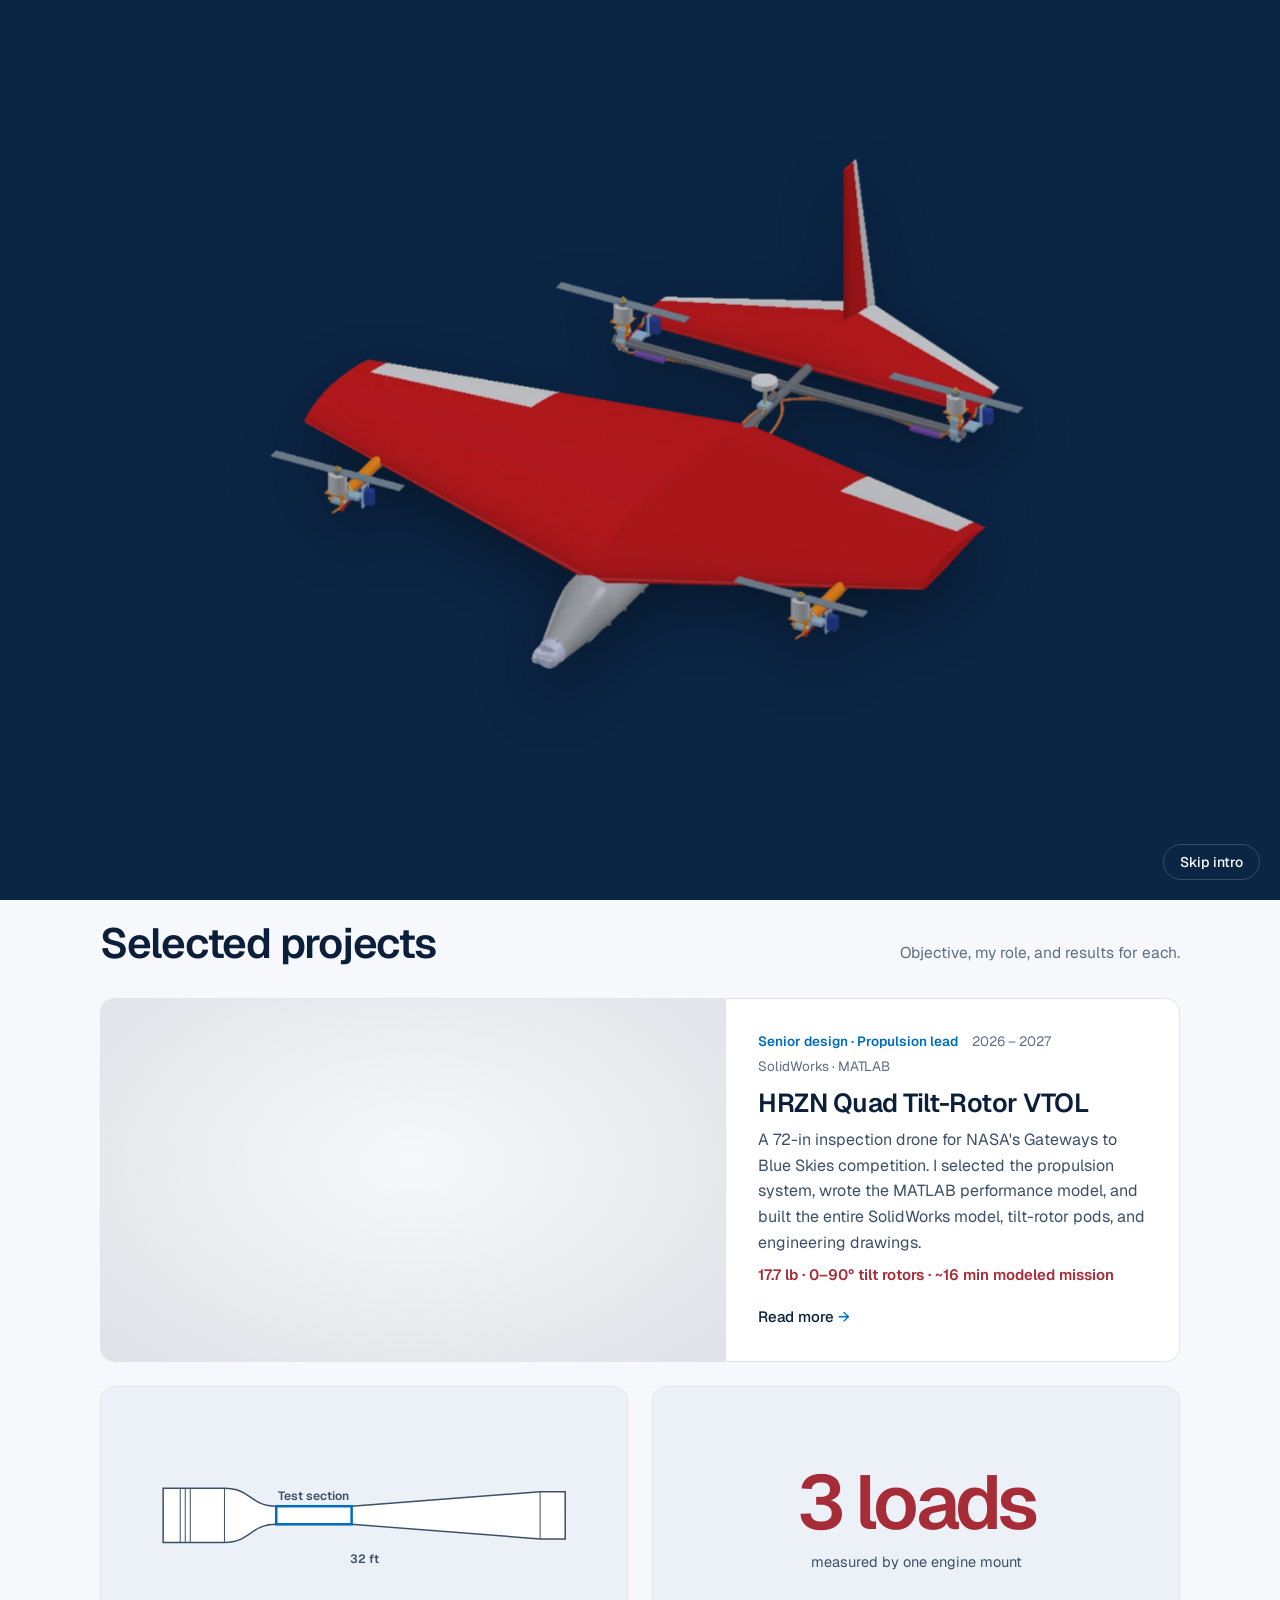
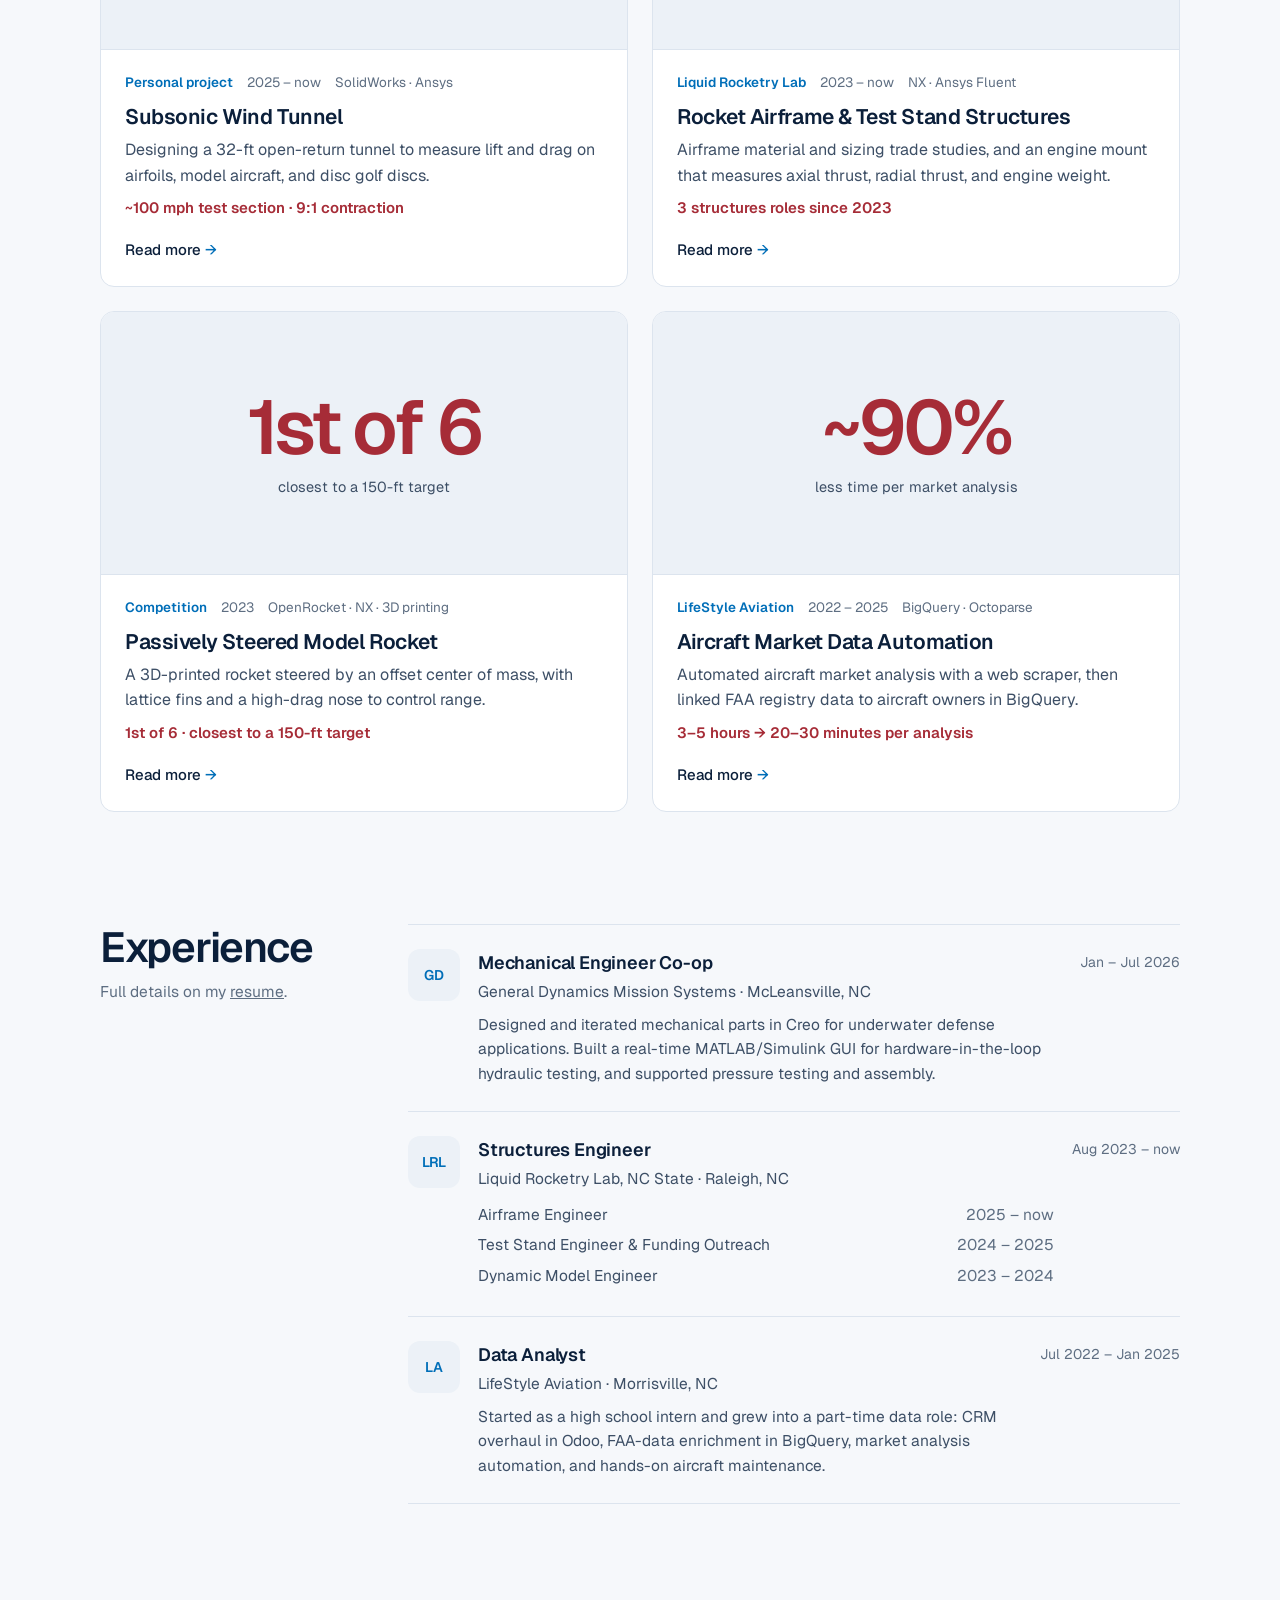
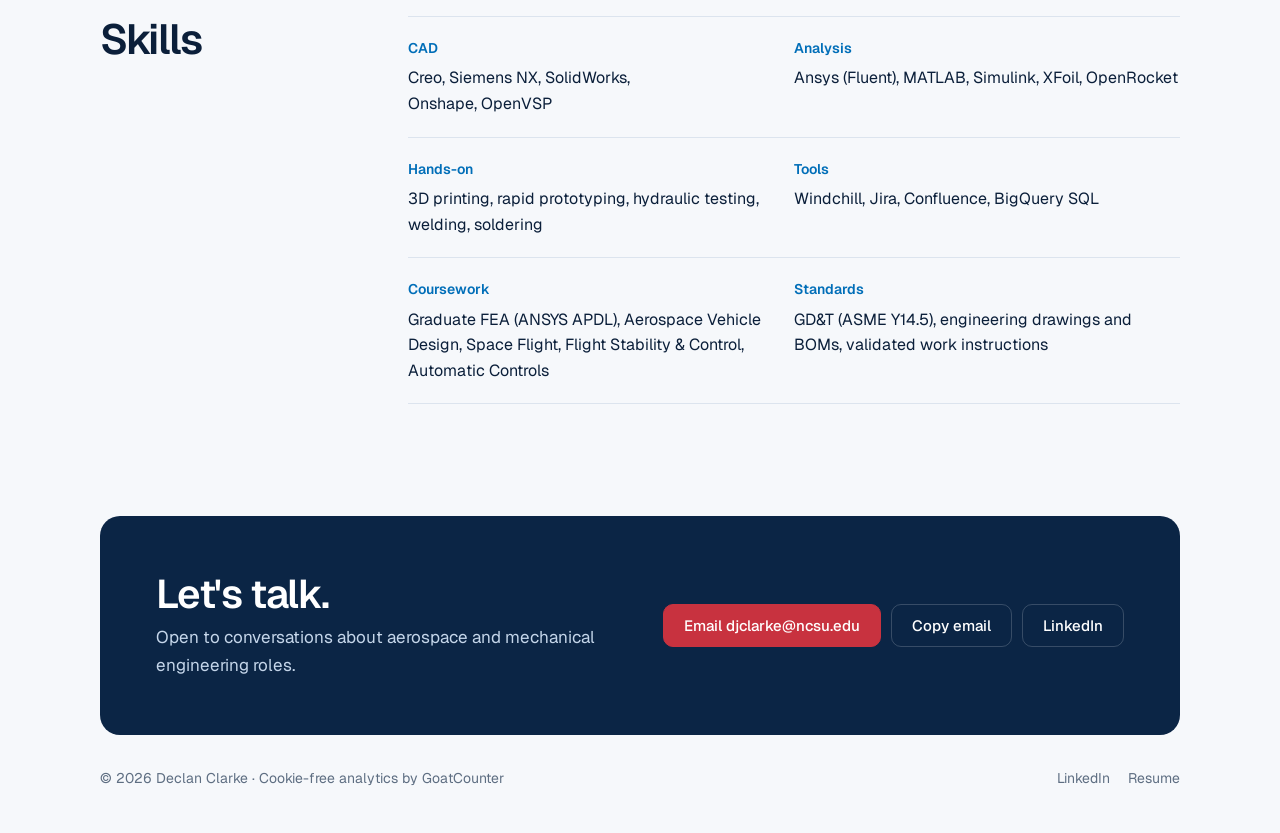
==== index.html @ 9158eaa9 "Add flying HRZN intro, GoatCounter analytics, click tracking - Intro: aircraft flies in facing right" ====
<!doctype html>
<html lang="en">
<head>
  <meta charset="utf-8">
  <meta name="viewport" content="width=device-width, initial-scale=1">
  <title>Declan Clarke · Aerospace Engineering, NC State</title>
  <meta name="description" content="Declan Clarke: aerospace engineering senior at NC State (Dec 2027). Former mechanical engineering co-op at General Dynamics Mission Systems; structures engineer at the Liquid Rocketry Lab.">
  <meta name="color-scheme" content="light dark">
  <meta property="og:type" content="website">
  <meta property="og:title" content="Declan Clarke · Aerospace Engineering, NC State">
  <meta property="og:description" content="Structures and mechanical design. Previously a mechanical engineering co-op at General Dynamics Mission Systems.">
  <meta property="og:url" content="https://declan-clarke.com/">
  <meta property="og:image" content="https://declan-clarke.com/assets/img/headshot.jpg">
  <link rel="icon" href="assets/img/favicon.svg" type="image/svg+xml">
  <link rel="preconnect" href="https://fonts.googleapis.com">
  <link rel="preconnect" href="https://fonts.gstatic.com" crossorigin>
  <link href="https://fonts.googleapis.com/css2?family=Geist:wght@400;500;600&display=swap" rel="stylesheet">
  <script src="assets/js/theme.js"></script>
  <script src="assets/js/intro-config.js?v=2"></script>
  <script src="assets/js/intro.js?v=2"></script>
  <link rel="stylesheet" href="assets/css/style.css?v=19">
</head>
<body>

<header class="site-header">
  <div class="wrap">
    <a class="brand" href="./">Declan Clarke</a>
    <nav class="nav" aria-label="Main">
      <a href="#projects">Projects</a>
      <a class="hide-sm" href="#experience">Experience</a>
      <a class="hide-sm" href="#contact">Contact</a>
      <button class="theme-toggle" type="button" onclick="toggleTheme()" aria-label="Switch between light and dark mode" title="Light / dark"><svg class="moon" viewBox="0 0 24 24" fill="none" stroke="currentColor" stroke-width="2" stroke-linecap="round" stroke-linejoin="round" aria-hidden="true"><path d="M21 12.8A9 9 0 1 1 11.2 3a7 7 0 0 0 9.8 9.8z"/></svg><svg class="sun" viewBox="0 0 24 24" fill="none" stroke="currentColor" stroke-width="2" stroke-linecap="round" aria-hidden="true"><circle cx="12" cy="12" r="4"/><path d="M12 2v2M12 20v2M4.9 4.9l1.4 1.4M17.7 17.7l1.4 1.4M2 12h2M20 12h2M4.9 19.1l1.4-1.4M17.7 6.3l1.4-1.4"/></svg></button>
      <a class="btn primary" href="assets/files/DeclanClarke_Resume.pdf" target="_blank" rel="noopener" data-goatcounter-click="resume">Resume</a>
    </nav>
  </div>
</header>

<main>
  <!-- ===== Hero ===== -->
  <section class="hero">
    <div class="wrap">
      <div>
        <p class="eyebrow"><span>Aerospace Engineering · NC State</span><span class="avail">Graduating Dec 2027</span></p>
        <h1>Declan Clarke</h1>
        <p class="tagline">Structures and mechanical design for aerospace hardware.</p>
        <p class="lede">
          I'm a senior at NC State, propulsion lead on my senior design team's <b class="nowrap">tilt-rotor VTOL</b>,
          and a structures engineer at the <b class="nowrap">Liquid Rocketry Lab</b>. I recently finished a seven-month
          mechanical engineering <span class="nowrap">co&#8209;op</span> at <b>General Dynamics <span class="nowrap">Mission Systems</span></b>.
        </p>
        <div class="actions">
          <a class="btn primary" href="#projects">See my projects</a>
          <a class="btn ghost" href="assets/files/DeclanClarke_Resume.pdf" target="_blank" rel="noopener" data-goatcounter-click="resume">View resume</a>
          <a class="btn ghost" href="https://www.linkedin.com/in/declan-clarke" target="_blank" rel="noopener" data-goatcounter-click="linkedin">LinkedIn</a>
        </div>
      </div>
      <div class="portrait">
        <img src="assets/img/headshot.jpg" alt="Portrait of Declan Clarke" width="875" height="900">
      </div>
    </div>
  </section>

  <!-- ===== At a glance ===== -->
  <section class="creds" aria-label="At a glance">
    <div class="wrap">
      <div class="cred"><div class="k">Education</div><div class="v"><span>B.S. Aerospace Engineering</span><span>NC State, Dec 2027</span></div></div>
      <div class="cred"><div class="k">Industry</div><div class="v"><span>Mechanical Engineer Co-op</span><span>General Dynamics</span></div></div>
      <div class="cred"><div class="k">Senior design</div><div class="v"><span>Propulsion Lead</span><span>HRZN Tilt-Rotor VTOL</span></div></div>
      <div class="cred"><div class="k">Rocketry</div><div class="v"><span>Structures Engineer</span><span>Liquid Rocketry Lab</span></div></div>
    </div>
  </section>

  <!-- ===== Projects ===== -->
  <section class="section" id="projects">
    <div class="wrap">
      <div class="section-head">
        <h2>Selected projects</h2>
        <p>Objective, my role, and results for each.</p>
      </div>
      <div class="grid">

        <a class="card feature" href="projects/hrzn-vtol.html">
          <div class="visual studio"><img class="plane" data-intro-target src="assets/img/intro/hover.webp" alt="SolidWorks render of the HRZN tilt-rotor VTOL in hover configuration" width="909" height="615"></div>
          <div class="card-body">
            <div class="meta-line"><span class="tag">Senior design · Propulsion lead</span><span>2026 – 2027</span><span>SolidWorks · MATLAB</span></div>
            <h3>HRZN Quad Tilt-Rotor VTOL</h3>
            <p>A 72-in inspection drone for NASA's Gateways to Blue Skies competition. I selected the propulsion system, wrote the MATLAB performance model, and built the entire SolidWorks model, tilt-rotor pods, and engineering drawings.</p>
            <p class="result">17.7 lb · 0–90° tilt rotors · ~16 min modeled mission</p>
            <span class="more">Read more <i>→</i></span>
          </div>
        </a>

        <a class="card" href="projects/subsonic-wind-tunnel.html">
          <div class="visual">
            <svg viewBox="0 0 900 230" aria-hidden="true">
              <path class="d-body" d="M50,56 L172,56 C224,56 223,92 275,92 L425,92 L800,63 L850,63 L850,157 L800,157 L425,128 L275,128 C223,128 224,164 172,164 L50,164 Z"/>
              <g class="d-line"><line x1="172" y1="56" x2="172" y2="164"/><line x1="800" y1="63" x2="800" y2="157"/><line x1="84" y1="56" x2="84" y2="164"/><line x1="94" y1="56" x2="94" y2="164"/><line x1="104" y1="56" x2="104" y2="164"/></g>
              <rect class="d-hl" x="275" y="92" width="150" height="36"/>
              <text class="d-text" x="350" y="80" text-anchor="middle">Test section</text>
              <text class="d-text" x="450" y="205" text-anchor="middle">32 ft</text>
            </svg>
            <!-- Photo slot: add <img src="assets/img/projects/wind-tunnel-1.jpg" alt=""> inside this .visual to replace the drawing -->
          </div>
          <div class="card-body">
            <div class="meta-line"><span class="tag">Personal project</span><span>2025 – now</span><span>SolidWorks · Ansys</span></div>
            <h3>Subsonic Wind Tunnel</h3>
            <p>Designing a 32-ft open-return tunnel to measure lift and drag on airfoils, model aircraft, and disc golf discs.</p>
            <p class="result">~100 mph test section · 9:1 contraction</p>
            <span class="more">Read more <i>→</i></span>
          </div>
        </a>

        <a class="card" href="projects/liquid-rocketry-lab.html">
          <div class="visual">
            <div class="metric"><b>3 loads</b><span>measured by one engine mount</span></div>
            <!-- Photo slot: add <img src="assets/img/projects/test-stand-1.jpg" alt=""> inside this .visual -->
          </div>
          <div class="card-body">
            <div class="meta-line"><span class="tag">Liquid Rocketry Lab</span><span>2023 – now</span><span>NX · Ansys Fluent</span></div>
            <h3>Rocket Airframe &amp; Test Stand Structures</h3>
            <p>Airframe material and sizing trade studies, and an engine mount that measures axial thrust, radial thrust, and engine weight.</p>
            <p class="result">3 structures roles since 2023</p>
            <span class="more">Read more <i>→</i></span>
          </div>
        </a>

        <a class="card" href="projects/model-rocket.html">
          <div class="visual">
            <div class="metric"><b>1st of 6</b><span>closest to a 150-ft target</span></div>
            <!-- Photo slot: add <img src="assets/img/projects/model-rocket-1.jpg" alt=""> inside this .visual -->
          </div>
          <div class="card-body">
            <div class="meta-line"><span class="tag">Competition</span><span>2023</span><span>OpenRocket · NX · 3D printing</span></div>
            <h3>Passively Steered Model Rocket</h3>
            <p>A 3D-printed rocket steered by an offset center of mass, with lattice fins and a high-drag nose to control range.</p>
            <p class="result">1st of 6 · closest to a 150-ft target</p>
            <span class="more">Read more <i>→</i></span>
          </div>
        </a>

        <a class="card" href="projects/aircraft-market-data.html">
          <div class="visual">
            <div class="metric"><b>~90%</b><span>less time per market analysis</span></div>
            <!-- Photo slot: add <img src="assets/img/projects/octoparse-1.jpg" alt=""> inside this .visual -->
          </div>
          <div class="card-body">
            <div class="meta-line"><span class="tag">LifeStyle Aviation</span><span>2022 – 2025</span><span>BigQuery · Octoparse</span></div>
            <h3>Aircraft Market Data Automation</h3>
            <p>Automated aircraft market analysis with a web scraper, then linked FAA registry data to aircraft owners in BigQuery.</p>
            <p class="result">3–5 hours → 20–30 minutes per analysis</p>
            <span class="more">Read more <i>→</i></span>
          </div>
        </a>

      </div>
    </div>
  </section>

  <!-- ===== Experience ===== -->
  <section class="section" id="experience">
    <div class="wrap rows">
      <div class="rows-head"><h2>Experience</h2><p>Full details on my <a href="assets/files/DeclanClarke_Resume.pdf" target="_blank" rel="noopener" data-goatcounter-click="resume">resume</a>.</p></div>
      <ol class="jobs">
        <li class="job">
          <div class="mark" aria-hidden="true">GD</div>
          <div>
            <h3>Mechanical Engineer Co-op</h3>
            <p class="org">General Dynamics Mission Systems · McLeansville, NC</p>
            <p>Designed and iterated mechanical parts in Creo for underwater defense applications. Built a real-time MATLAB/Simulink GUI for hardware-in-the-loop hydraulic testing, and supported pressure testing and assembly.</p>
          </div>
          <span class="when">Jan – Jul 2026</span>
        </li>
        <li class="job">
          <div class="mark" aria-hidden="true">LRL</div>
          <div>
            <h3>Structures Engineer</h3>
            <p class="org">Liquid Rocketry Lab, NC State · Raleigh, NC</p>
            <ul class="roles">
              <li>Airframe Engineer <span>2025 – now</span></li>
              <li>Test Stand Engineer &amp; Funding Outreach <span>2024 – 2025</span></li>
              <li>Dynamic Model Engineer <span>2023 – 2024</span></li>
            </ul>
          </div>
          <span class="when">Aug 2023 – now</span>
        </li>
        <li class="job">
          <div class="mark" aria-hidden="true">LA</div>
          <div>
            <h3>Data Analyst</h3>
            <p class="org">LifeStyle Aviation · Morrisville, NC</p>
            <p>Started as a high school intern and grew into a part-time data role: CRM overhaul in Odoo, FAA-data enrichment in BigQuery, market analysis automation, and hands-on aircraft maintenance.</p>
          </div>
          <span class="when">Jul 2022 – Jan 2025</span>
        </li>
      </ol>
    </div>
  </section>

  <!-- ===== Skills ===== -->
  <section class="section" id="skills">
    <div class="wrap rows">
      <div class="rows-head"><h2>Skills</h2></div>
      <div class="skills">
        <div class="skill"><h3>CAD</h3><p>Creo, Siemens NX, SolidWorks, Onshape, OpenVSP</p></div>
        <div class="skill"><h3>Analysis</h3><p>Ansys (Fluent), MATLAB, Simulink, XFoil, OpenRocket</p></div>
        <div class="skill"><h3>Hands-on</h3><p>3D printing, rapid prototyping, hydraulic testing, welding, soldering</p></div>
        <div class="skill"><h3>Tools</h3><p>Windchill, Jira, Confluence, BigQuery SQL</p></div>
        <div class="skill"><h3>Coursework</h3><p>Graduate FEA (ANSYS APDL), Aerospace Vehicle Design, Space Flight, Flight Stability &amp; Control, Automatic Controls</p></div>
        <div class="skill"><h3>Standards</h3><p>GD&amp;T (ASME Y14.5), engineering drawings and BOMs, validated work instructions</p></div>
      </div>
    </div>
  </section>

  <!-- ===== Contact ===== -->
  <section class="wrap" id="contact">
    <div class="contact">
      <div>
        <h2>Let's talk.</h2>
        <p>Open to conversations about aerospace and mechanical engineering roles.</p>
      </div>
      <div class="actions">
        <a class="btn primary" href="mailto:djclarke@ncsu.edu" data-goatcounter-click="email">Email djclarke@ncsu.edu</a>
        <button class="btn ghost" type="button" data-copy="djclarke@ncsu.edu" data-goatcounter-click="copy-email">Copy email</button>
        <a class="btn ghost" href="https://www.linkedin.com/in/declan-clarke" target="_blank" rel="noopener" data-goatcounter-click="linkedin">LinkedIn</a>
      </div>
    </div>
  </section>
</main>

<footer class="site-footer">
  <div class="wrap">
    <span>© 2026 Declan Clarke · Cookie-free analytics by GoatCounter</span>
    <span><a href="https://www.linkedin.com/in/declan-clarke" target="_blank" rel="noopener" data-goatcounter-click="linkedin">LinkedIn</a><a href="assets/files/DeclanClarke_Resume.pdf" target="_blank" rel="noopener" data-goatcounter-click="resume">Resume</a></span>
  </div>
</footer>
<script src="assets/js/site.js" defer></script>
<script data-goatcounter="https://declanclarke.goatcounter.com/count" async src="https://gc.zgo.at/count.js"></script>
</body>
</html>
---- assets/css/style.css ----
/* declan-clarke.com: colors live in the palette blocks below; layout follows. */

:root[data-palette="w51n"], :root { --bg: #f6f8fb; --surface: #ffffff; --sunken: #ecf1f7; --ink: #0b1f3a; --ink-2: #3d4f66; --muted: #5e6e82; --line: #dce4ee; --hero-bg: #0b2545; --hero-bg-2: #0d2d55; --hero-ink: #ffffff; --hero-ink-2: #c5d6ea; --hero-line: rgba(255,255,255,.18); --hero-accent: #7cbcee; --hover: rgba(255,255,255,.10); --accent: #c8323f; --on-accent: #ffffff; --accent-hover: #b02a36; --link: #006eb8; --accent-2: #a62c37; --tint-1: #f6e3e5; --tint-2: #d9e9f7; --metric: #006eb8; --result: #a62c37; --hero-cta: #c8323f; --on-hero-cta: #ffffff; --hero-cta-hover: #b02a36; color-scheme: light; }
@media (prefers-color-scheme: dark) { :root:not([data-theme="light"])[data-palette="w51n"], :root:not([data-theme="light"]):not([data-palette]) { --bg: #081322; --surface: #0e1c30; --sunken: #13243b; --ink: #eef3f9; --ink-2: #b4c2d4; --muted: #8292a6; --line: #1d2e46; --hero-bg: #0b2545; --hero-bg-2: #081a33; --hero-ink: #ffffff; --hero-ink-2: #c5d6ea; --hero-line: rgba(255,255,255,.16); --hero-accent: #7cbcee; --hover: rgba(255,255,255,.08); --accent: #c23a46; --on-accent: #ffffff; --accent-hover: #d14b57; --link: #7cbcee; --accent-2: #f08a93; --tint-1: #2b1418; --tint-2: #10294a; --metric: #7cbcee; --result: #f08a93; --hero-cta: #c23a46; --on-hero-cta: #ffffff; --hero-cta-hover: #d14b57; color-scheme: dark; }
}
:root[data-theme="dark"][data-palette="w51n"], :root[data-theme="dark"]:not([data-palette]) { --bg: #081322; --surface: #0e1c30; --sunken: #13243b; --ink: #eef3f9; --ink-2: #b4c2d4; --muted: #8292a6; --line: #1d2e46; --hero-bg: #0b2545; --hero-bg-2: #081a33; --hero-ink: #ffffff; --hero-ink-2: #c5d6ea; --hero-line: rgba(255,255,255,.16); --hero-accent: #7cbcee; --hover: rgba(255,255,255,.08); --accent: #c23a46; --on-accent: #ffffff; --accent-hover: #d14b57; --link: #7cbcee; --accent-2: #f08a93; --tint-1: #2b1418; --tint-2: #10294a; --metric: #7cbcee; --result: #f08a93; --hero-cta: #c23a46; --on-hero-cta: #ffffff; --hero-cta-hover: #d14b57; color-scheme: dark; }

:root {
  --font: "Geist", system-ui, -apple-system, "Segoe UI", sans-serif;
  --wide: 1160px;
  --read: 700px;
  --radius: 14px;
}

*, *::before, *::after { box-sizing: border-box; }
html { -webkit-text-size-adjust: 100%; scroll-behavior: smooth; scroll-padding-top: 80px; }
body {
  margin: 0; background: var(--bg); color: var(--ink);
  font: 17px/1.6 var(--font); -webkit-font-smoothing: antialiased;
}
img { display: block; max-width: 100%; height: auto; }
a { color: inherit; }
h1, h2, h3 { text-wrap: balance; }
p, li { text-wrap: pretty; }
::selection { background: var(--accent); color: var(--on-accent); }
:focus-visible { outline: 2px solid var(--link); outline-offset: 3px; border-radius: 6px; }
.nowrap { white-space: nowrap; }

.wrap { max-width: var(--wide); margin: 0 auto; padding: 0 clamp(20px, 4vw, 40px); }

/* ---------- Header (shares the hero color) ---------- */
.site-header {
  position: sticky; top: 0; z-index: 20;
  background: var(--hero-bg); color: var(--hero-ink);
  border-bottom: 1px solid var(--hero-line);
}
.site-header .wrap { display: flex; align-items: center; justify-content: space-between; height: 68px; gap: 16px; }
.brand { font-weight: 600; font-size: 17px; text-decoration: none; letter-spacing: -0.01em; white-space: nowrap; }
.nav { display: flex; align-items: center; gap: 4px; }
.nav a:not(.btn) { font-size: 15px; color: var(--hero-ink-2); text-decoration: none; padding: 8px 12px; border-radius: 8px; }
.nav a:not(.btn):hover { color: var(--hero-ink); background: var(--hover); }
.nav .btn { margin-left: 8px; padding: 9px 16px; }
@media (max-width: 720px) { .nav a.hide-sm { display: none; } .brand { font-size: 16px; } }

.theme-toggle {
  display: inline-grid; place-items: center; width: 36px; height: 36px;
  background: none; border: 0; border-radius: 8px; color: var(--hero-ink-2); cursor: pointer; padding: 0;
}
.theme-toggle:hover { color: var(--hero-ink); background: var(--hover); }
.theme-toggle svg { width: 17px; height: 17px; }
.theme-toggle .sun { display: none; }
:root[data-theme="dark"] .theme-toggle .sun { display: block; }
:root[data-theme="dark"] .theme-toggle .moon { display: none; }
@media (prefers-color-scheme: dark) {
  :root:not([data-theme="light"]) .theme-toggle .sun { display: block; }
  :root:not([data-theme="light"]) .theme-toggle .moon { display: none; }
}

/* ---------- Buttons ---------- */
.btn {
  display: inline-flex; align-items: center; gap: 8px; cursor: pointer;
  font: 500 15px/1 var(--font); text-decoration: none; white-space: nowrap;
  padding: 13px 20px; border-radius: 10px;
  border: 1px solid var(--line); background: var(--surface); color: var(--ink);
  transition: border-color .15s, background-color .15s;
}
.btn:hover { border-color: var(--ink-2); }
.btn.primary { background: var(--accent); border-color: var(--accent); color: var(--on-accent); }
.btn.primary:hover { background: var(--accent-hover); border-color: var(--accent-hover); }
.btn.ghost { background: transparent; color: var(--hero-ink); border-color: var(--hero-line); }
.btn.ghost:hover { border-color: var(--hero-ink); background: var(--hover); }

/* ---------- Hero (colored band) ---------- */
.hero {
  background:
    linear-gradient(180deg, var(--hero-bg) 0%, color-mix(in srgb, var(--hero-bg) 55%, var(--hero-bg-2)) 100%);
  color: var(--hero-ink);
  padding: clamp(44px, 7vw, 92px) 0 clamp(56px, 7vw, 96px);
}
.hero .wrap {
  display: grid; grid-template-columns: minmax(0, 1.25fr) minmax(0, 0.85fr);
  gap: clamp(36px, 6vw, 88px); align-items: center;
}
.eyebrow {
  display: inline-flex; align-items: center; gap: 10px; margin: 0 0 22px;
  font-size: 14.5px; font-weight: 500; color: var(--hero-ink-2);
}
.eyebrow .dot { display: none; }
.avail { display: inline-block; padding: 3px 10px; border-radius: 999px; font-weight: 600; color: var(--result); background: color-mix(in srgb, var(--accent) 13%, transparent); white-space: nowrap; }
.hero h1 {
  font-size: clamp(46px, 7vw, 84px); line-height: 0.98; letter-spacing: -0.045em;
  font-weight: 600; margin: 0 0 22px; color: var(--hero-ink);
}
.hero .tagline {
  font-size: clamp(21px, 2.4vw, 28px); line-height: 1.3; letter-spacing: -0.02em;
  font-weight: 500; color: var(--hero-accent); margin: 0 0 20px; max-width: 22em;
}
.hero .lede { font-size: clamp(17px, 1.6vw, 19px); color: var(--hero-ink-2); margin: 0 0 32px; max-width: 34em; }
.hero .lede b { color: var(--hero-ink); font-weight: 500; }
.actions { display: flex; flex-wrap: wrap; gap: 10px; }

.portrait { position: relative; justify-self: end; width: 100%; max-width: 400px; }
.portrait img {
  width: 100%; aspect-ratio: 1 / 1; object-fit: cover; object-position: 50% 40%;
  border-radius: 22px; background: #d9d9dc;
  box-shadow: 0 0 0 1px var(--hero-line), 0 30px 60px -32px rgba(14,20,40,.45);
}

@media (max-width: 860px) {
  .hero .wrap { grid-template-columns: 1fr; }
  .portrait { order: -1; justify-self: start; max-width: 280px; }
}

/* ---------- At a glance ---------- */
.creds { border-bottom: 1px solid var(--line); background: var(--surface); }
.creds .wrap { display: grid; grid-template-columns: repeat(4, minmax(0, 1fr)); }
.cred { padding: 22px 20px; border-left: 1px solid var(--line); }
.cred:first-child { border-left: 0; padding-left: 0; }
.cred .k { font-size: 13px; color: var(--muted); margin-bottom: 4px; }
.cred .v { font-size: 16px; font-weight: 500; line-height: 1.4; }
.cred .v span { display: block; }
@media (max-width: 960px) {
  .creds .wrap { grid-template-columns: 1fr 1fr; }
  .cred:nth-child(3) { border-left: 0; padding-left: 0; }
  .cred:nth-child(n+3) { border-top: 1px solid var(--line); }
}
@media (max-width: 480px) {
  .creds .wrap { grid-template-columns: 1fr; }
  .cred, .cred:nth-child(3) { border-left: 0; padding-left: 0; border-top: 1px solid var(--line); }
  .cred:first-child { border-top: 0; }
}

/* ---------- Sections ---------- */
.section { padding: clamp(64px, 9vw, 112px) 0 0; }
.section-head { display: flex; justify-content: space-between; align-items: end; gap: 20px; flex-wrap: wrap; margin-bottom: 32px; }
.section-head h2, .rows-head h2 { font-size: clamp(30px, 3.6vw, 42px); line-height: 1.1; letter-spacing: -0.03em; font-weight: 600; margin: 0; }
.section-head p, .rows-head p { margin: 0; color: var(--muted); font-size: 15.5px; }
.rows-head p { margin-top: 10px; }


/* ---------- Project grid ---------- */
.grid { display: grid; grid-template-columns: repeat(2, minmax(0, 1fr)); gap: 24px; }
@media (max-width: 760px) { .grid { grid-template-columns: 1fr; } }

.card {
  display: flex; flex-direction: column; text-decoration: none;
  background: var(--surface); border: 1px solid var(--line); border-radius: var(--radius);
  overflow: hidden; transition: transform .2s, box-shadow .2s, border-color .2s;
}
.card:hover { transform: translateY(-3px); border-color: color-mix(in srgb, var(--link) 45%, var(--line)); box-shadow: 0 18px 40px -24px rgba(0,0,0,.35); }

.visual {
  position: relative; aspect-ratio: 2 / 1; background: var(--sunken);
  display: flex; align-items: center; justify-content: center; overflow: hidden;
  border-bottom: 1px solid var(--line);
}
.visual img { position: absolute; inset: 0; width: 100%; height: 100%; object-fit: cover; }
.visual svg { width: 86%; height: auto; }
.visual .metric { text-align: center; padding: 20px; }
.visual .metric b { display: block; font-size: clamp(52px, 6vw, 76px); line-height: 1; letter-spacing: -0.05em; font-weight: 600; color: var(--result); }
.visual .metric span { display: block; margin-top: 10px; font-size: 14.5px; color: var(--ink-2); }

.card-body { padding: 22px 24px 24px; display: flex; flex-direction: column; gap: 8px; flex: 1; }
.meta-line { font-size: 13.5px; color: var(--muted); display: flex; gap: 4px 14px; flex-wrap: wrap; }
.meta-line span { white-space: nowrap; }
.meta-line .tag { color: var(--link); font-weight: 600; }
.card h3 { margin: 2px 0 0; font-size: 21px; letter-spacing: -0.02em; line-height: 1.2; font-weight: 600; }
.card p { margin: 0; color: var(--ink-2); font-size: 16px; }
.card .result { font-size: 15px; font-weight: 600; color: var(--result); }
.card .more { margin-top: auto; padding-top: 10px; font-size: 15px; font-weight: 500; }
.card .more i { font-style: normal; display: inline-block; transition: transform .2s; color: var(--link); }
.card:hover .more i { transform: translateX(4px); }

.card.feature { grid-column: 1 / -1; flex-direction: row; }
.card.feature .visual { flex: 0 0 58%; aspect-ratio: auto; min-height: 340px; border-bottom: 0; border-right: 1px solid var(--line); background: #e9e9ea; }
.card.feature .card-body { padding: 32px; justify-content: center; }
.card.feature h3 { font-size: 26px; }
@media (max-width: 860px) {
  .card.feature { flex-direction: column; }
  .card.feature .visual { flex: none; aspect-ratio: 16 / 9; min-height: 0; border-right: 0; border-bottom: 1px solid var(--line); }
  .card.feature .card-body { padding: 22px 24px 24px; }
}

/* drawing */
.d-body { fill: var(--surface); stroke: var(--ink-2); stroke-width: 1.5; }
.d-line { stroke: var(--ink-2); fill: none; stroke-width: 1; }
.d-hl { stroke: var(--link); stroke-width: 3; fill: none; }
.d-dim { stroke: var(--muted); fill: none; stroke-width: 1; }
.d-arrow { fill: var(--muted); }
.d-text { fill: var(--ink-2); font: 500 13px var(--font); }
.visual .d-body { stroke-width: 3; }
.visual .d-line { stroke-width: 2; }
.visual .d-hl { stroke-width: 5; }
.visual .d-text { font-size: 24px; font-weight: 600; }

/* ---------- Two-column rows (experience, skills) ---------- */
.rows { display: grid; grid-template-columns: 260px minmax(0, 1fr); gap: 20px 48px; }
@media (max-width: 860px) { .rows { grid-template-columns: 1fr; } }

.jobs { list-style: none; margin: 0; padding: 0; border-top: 1px solid var(--line); }
.job { display: grid; grid-template-columns: 52px minmax(0, 1fr) auto; gap: 18px; padding: 24px 0; border-bottom: 1px solid var(--line); }
.mark {
  width: 52px; height: 52px; border-radius: 12px; display: grid; place-items: center;
  background: var(--sunken); color: var(--link);
  font-size: 14px; font-weight: 600; letter-spacing: -0.01em;
}
.job h3 { margin: 0; font-size: 18px; font-weight: 600; letter-spacing: -0.01em; }
.job .org { margin: 2px 0 8px; color: var(--ink-2); font-size: 15.5px; }
.job p { margin: 0; font-size: 15.5px; color: var(--ink-2); }
.job .when { font-size: 14px; color: var(--muted); white-space: nowrap; padding-top: 2px; }
.job .roles { list-style: none; margin: 6px 0 0; padding: 0; font-size: 15.5px; color: var(--ink-2); }
.job .roles li { display: flex; justify-content: space-between; gap: 12px; padding: 3px 0; }
.job .roles span { color: var(--muted); white-space: nowrap; }
@media (max-width: 600px) {
  .job { grid-template-columns: 1fr; gap: 4px; }
  .mark { display: none; }
  .job .when { grid-row: 1; padding: 0; }
}

.skills { display: grid; grid-template-columns: repeat(2, minmax(0, 1fr)); border-top: 1px solid var(--line); }
.skill { padding: 20px 0; border-bottom: 1px solid var(--line); }
.skill:nth-child(odd) { padding-right: 24px; }
.skill h3 { margin: 0 0 6px; font-size: 14px; font-weight: 600; color: var(--link); }
.skill p { margin: 0; font-size: 16px; }
@media (max-width: 600px) { .skills { grid-template-columns: 1fr; } .skill:nth-child(odd) { padding-right: 0; } }

/* ---------- Contact ---------- */
.contact {
  margin-top: clamp(64px, 9vw, 112px);
  background:
    var(--hero-bg);
  color: var(--hero-ink); border-radius: 20px;
  padding: clamp(32px, 5vw, 56px);
  display: grid; grid-template-columns: minmax(0, 1fr) auto; gap: 24px; align-items: center;
}
.contact h2 { margin: 0 0 8px; font-size: clamp(28px, 3.4vw, 40px); letter-spacing: -0.03em; line-height: 1.1; font-weight: 600; }
.contact p { margin: 0; color: var(--hero-ink-2); font-size: 17px; }
@media (max-width: 760px) { .contact { grid-template-columns: 1fr; } }

.site-footer { padding: 32px 0 44px; }
.site-footer .wrap { display: flex; justify-content: space-between; flex-wrap: wrap; gap: 12px; font-size: 14px; color: var(--muted); }
.site-footer a { text-decoration: none; margin-left: 18px; }
.site-footer a:hover { color: var(--ink); }

/* ---------- Project detail pages ---------- */
.crumb { display: inline-flex; gap: 6px; margin-top: 28px; font-size: 15px; color: var(--ink-2); text-decoration: none; }
.crumb:hover { color: var(--link); }
.detail-hero { display: grid; grid-template-columns: minmax(0, 1fr) 320px; gap: 48px; align-items: end; padding: 24px 0 36px; }
.detail-hero .eyebrow { color: var(--ink-2); }
.detail-hero h1 { font-size: clamp(38px, 5.4vw, 60px); line-height: 1.02; letter-spacing: -0.04em; font-weight: 600; margin: 12px 0 16px; }
.detail-hero .summary { font-size: clamp(18px, 1.8vw, 20px); color: var(--ink-2); margin: 0; max-width: 34em; }
.facts { margin: 0; background: var(--surface); border: 1px solid var(--line); border-top: 4px solid var(--link); border-radius: var(--radius); padding: 4px 20px; }
.facts div { display: grid; grid-template-columns: 82px 1fr; gap: 12px; padding: 11px 0; border-bottom: 1px solid var(--line); font-size: 15px; }
.facts div:last-child { border-bottom: 0; }
.facts dt { color: var(--muted); }
.facts dd { margin: 0; font-weight: 500; }
@media (max-width: 860px) { .detail-hero { grid-template-columns: 1fr; gap: 24px; } }

.lead-visual { border-radius: 18px; overflow: hidden; background: var(--sunken); border: 1px solid var(--line); }
.lead-visual svg { display: block; width: 100%; height: auto; padding: clamp(16px, 4vw, 44px); }
.lead-photo { border-radius: 18px; overflow: hidden; border: 1px solid var(--line); background: #e9e9ea; }
.lead-photo img { width: 100%; }
.caption { font-size: 14px; color: var(--muted); margin: 10px 0 0; }

.prose { padding: 40px 0 8px; }
.prose h2 { font-size: 24px; letter-spacing: -0.02em; font-weight: 600; margin: 44px 0 12px; }
.prose h2:first-child { margin-top: 0; }
.prose p, .prose li { color: var(--ink-2); }
.prose b { color: var(--ink); font-weight: 600; }
.prose a { color: var(--link); }
.prose ul { padding-left: 20px; }
.prose li { margin: 8px 0; }
.prose li::marker { color: var(--link); }
.prose figure { margin: 28px 0; }
.prose figure img { border-radius: 14px; border: 1px solid var(--line); }
.prose figcaption { font-size: 14px; color: var(--muted); margin-top: 8px; }
.callout { border-left: 4px solid var(--accent); background: var(--surface); border-radius: 0 12px 12px 0; padding: 16px 20px; margin: 24px 0; font-size: 18px; color: var(--ink) !important; }
.role-box { border: 1px solid var(--line); border-left: 4px solid var(--link); background: var(--surface); border-radius: 0 12px 12px 0; padding: 16px 20px; margin: 0 0 8px; }
.role-box b { display: block; font-size: 13px; letter-spacing: .08em; text-transform: uppercase; color: var(--link); margin-bottom: 4px; }
.role-box p { margin: 0; color: var(--ink); }

.duo, .trio { display: grid; gap: 14px; margin: 28px 0 8px; }
.duo { grid-template-columns: 1fr 1fr; }
.trio { grid-template-columns: repeat(3, 1fr); }
.duo img, .trio img, .prose video { width: 100%; border-radius: 12px; border: 1px solid var(--line); background: #e9e9ea; }
.duo figure, .trio figure { margin: 0; }
.prose video { display: block; margin: 28px 0 8px; }
@media (max-width: 600px) { .duo { grid-template-columns: 1fr; } .trio { gap: 8px; } }
.specs { width: 100%; border-collapse: collapse; margin: 16px 0 8px; font-size: 15.5px; }
.specs th, .specs td { text-align: left; padding: 10px 0; border-bottom: 1px solid var(--line); vertical-align: top; }
.specs th { width: 34%; color: var(--muted); font-weight: 500; padding-right: 16px; }
.stat-row { display: grid; grid-template-columns: repeat(4, 1fr); gap: 12px; margin: 24px 0; }
.stat { background: var(--surface); border: 1px solid var(--line); border-radius: 12px; padding: 14px 16px; }
.stat b { display: block; font-size: 26px; letter-spacing: -0.03em; font-weight: 600; color: var(--result); line-height: 1.1; white-space: nowrap; }
.stat span { font-size: 13.5px; color: var(--ink-2); }
@media (max-width: 600px) { .stat-row { grid-template-columns: 1fr 1fr; } }

.pager { display: grid; grid-template-columns: 1fr 1fr; gap: 16px; border-top: 1px solid var(--line); margin-top: 40px; padding-top: 24px; }
.pager a { text-decoration: none; padding: 16px 18px; border: 1px solid var(--line); border-radius: 12px; background: var(--surface); }
.pager a:hover { border-color: var(--link); }
.pager a.next { text-align: right; }
.pager small { display: block; font-size: 13px; color: var(--muted); margin-bottom: 2px; }
.pager span { font-weight: 500; }
@media (max-width: 560px) { .pager { grid-template-columns: 1fr; } .pager a.next { text-align: left; } }

@media (prefers-reduced-motion: reduce) { html { scroll-behavior: auto; } * { transition: none !important; } }

@media (max-width: 420px) {
  .nav { gap: 0; }
  .nav a:not(.btn) { padding: 8px 8px; }
  .nav .btn { margin-left: 4px; padding: 8px 12px; }
  .brand::before { margin-right: 8px; }
}

.callout { color: var(--result) !important; font-weight: 600; }
.eyebrow { flex-wrap: wrap; row-gap: 8px; }

/* Primary buttons sitting on the colored header, intro, and contact band */
.site-header .btn.primary, .hero .btn.primary, .contact .btn.primary { background: var(--hero-cta); border-color: var(--hero-cta); color: var(--on-hero-cta); }
.site-header .btn.primary:hover, .hero .btn.primary:hover, .contact .btn.primary:hover { background: var(--hero-cta-hover); border-color: var(--hero-cta-hover); }
.hero .avail { background: var(--hero-cta); color: var(--on-hero-cta); }

/* ---------- Intro animation (settings in assets/js/intro-config.js) ---------- */
html.intro-pending { background: var(--hero-bg); }
html.intro-pending body > *:not(.intro) { visibility: hidden; }
html.intro-running { overflow: hidden; }
html.intro-running [data-intro-target] { opacity: 0; }
[data-intro-target] { transition: opacity .25s; }
.intro { position: fixed; inset: 0; z-index: 100; pointer-events: auto; }
.intro-backdrop { position: absolute; inset: 0; background: var(--hero-bg); }
.intro-plane { position: fixed; left: 0; top: 0; will-change: transform; filter: drop-shadow(0 24px 30px rgba(0,0,0,.35)); }
.intro-plane img { position: absolute; inset: 0; width: 100%; height: 100%; object-fit: contain; }
.intro-label {
  position: fixed; left: 50%; bottom: 14vh; transform: translateX(-50%);
  font: 600 13px/1 var(--font); letter-spacing: .14em; text-transform: uppercase;
  color: var(--hero-ink-2); opacity: 0; transition: opacity .3s;
}
.intro-label.on { opacity: 1; }
.intro-skip {
  position: fixed; right: 20px; bottom: 20px; z-index: 2;
  font: 500 14px/1 var(--font); color: var(--hero-ink); background: transparent;
  border: 1px solid var(--hero-line); border-radius: 999px; padding: 10px 16px; cursor: pointer;
}
.intro-skip:hover { background: var(--hover); }

/* Featured card: transparent aircraft over a soft studio backdrop */
.card.feature .visual.studio { background: radial-gradient(ellipse at 50% 45%, #f7f8fa 0%, #e6e8ec 70%, #dfe2e7 100%); }
.card.feature .visual.studio img.plane { position: absolute; inset: 6% 5%; width: 90%; height: 88%; object-fit: contain; filter: drop-shadow(0 18px 18px rgba(0,0,0,.18)); }
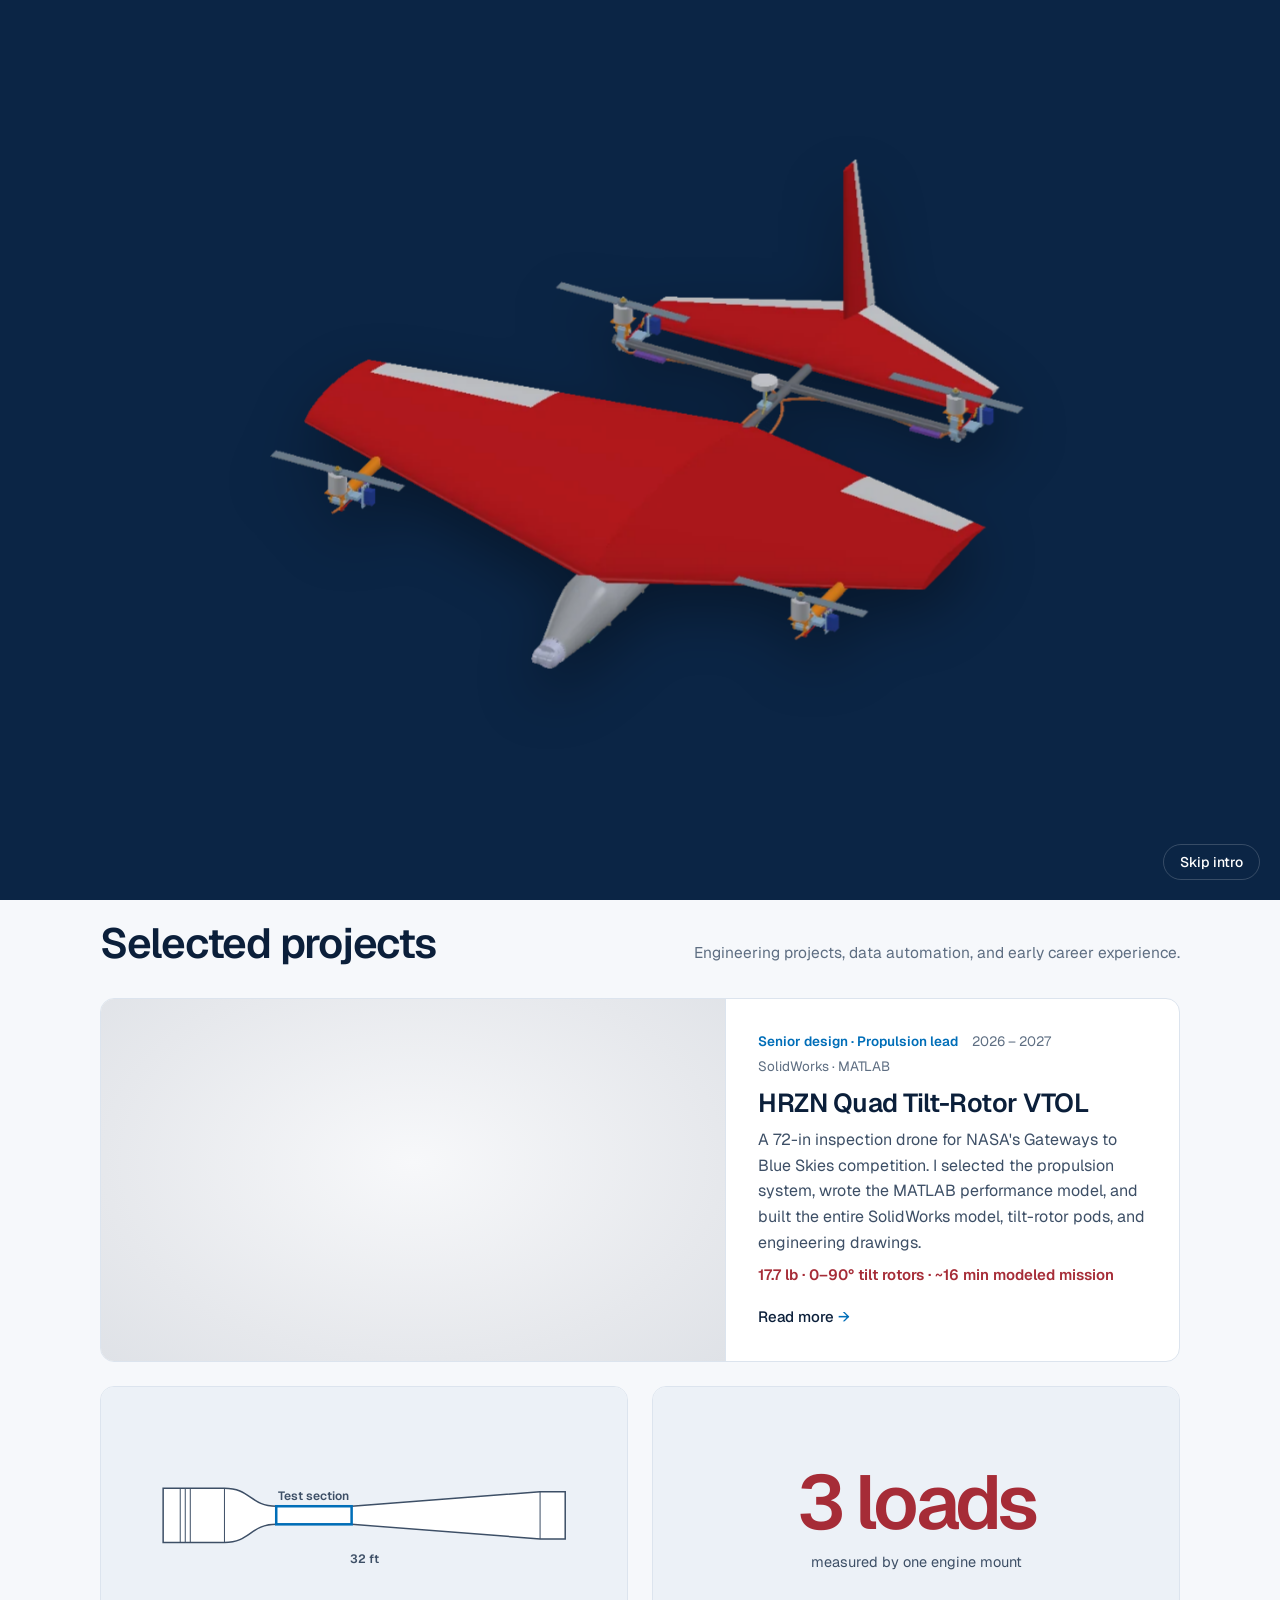
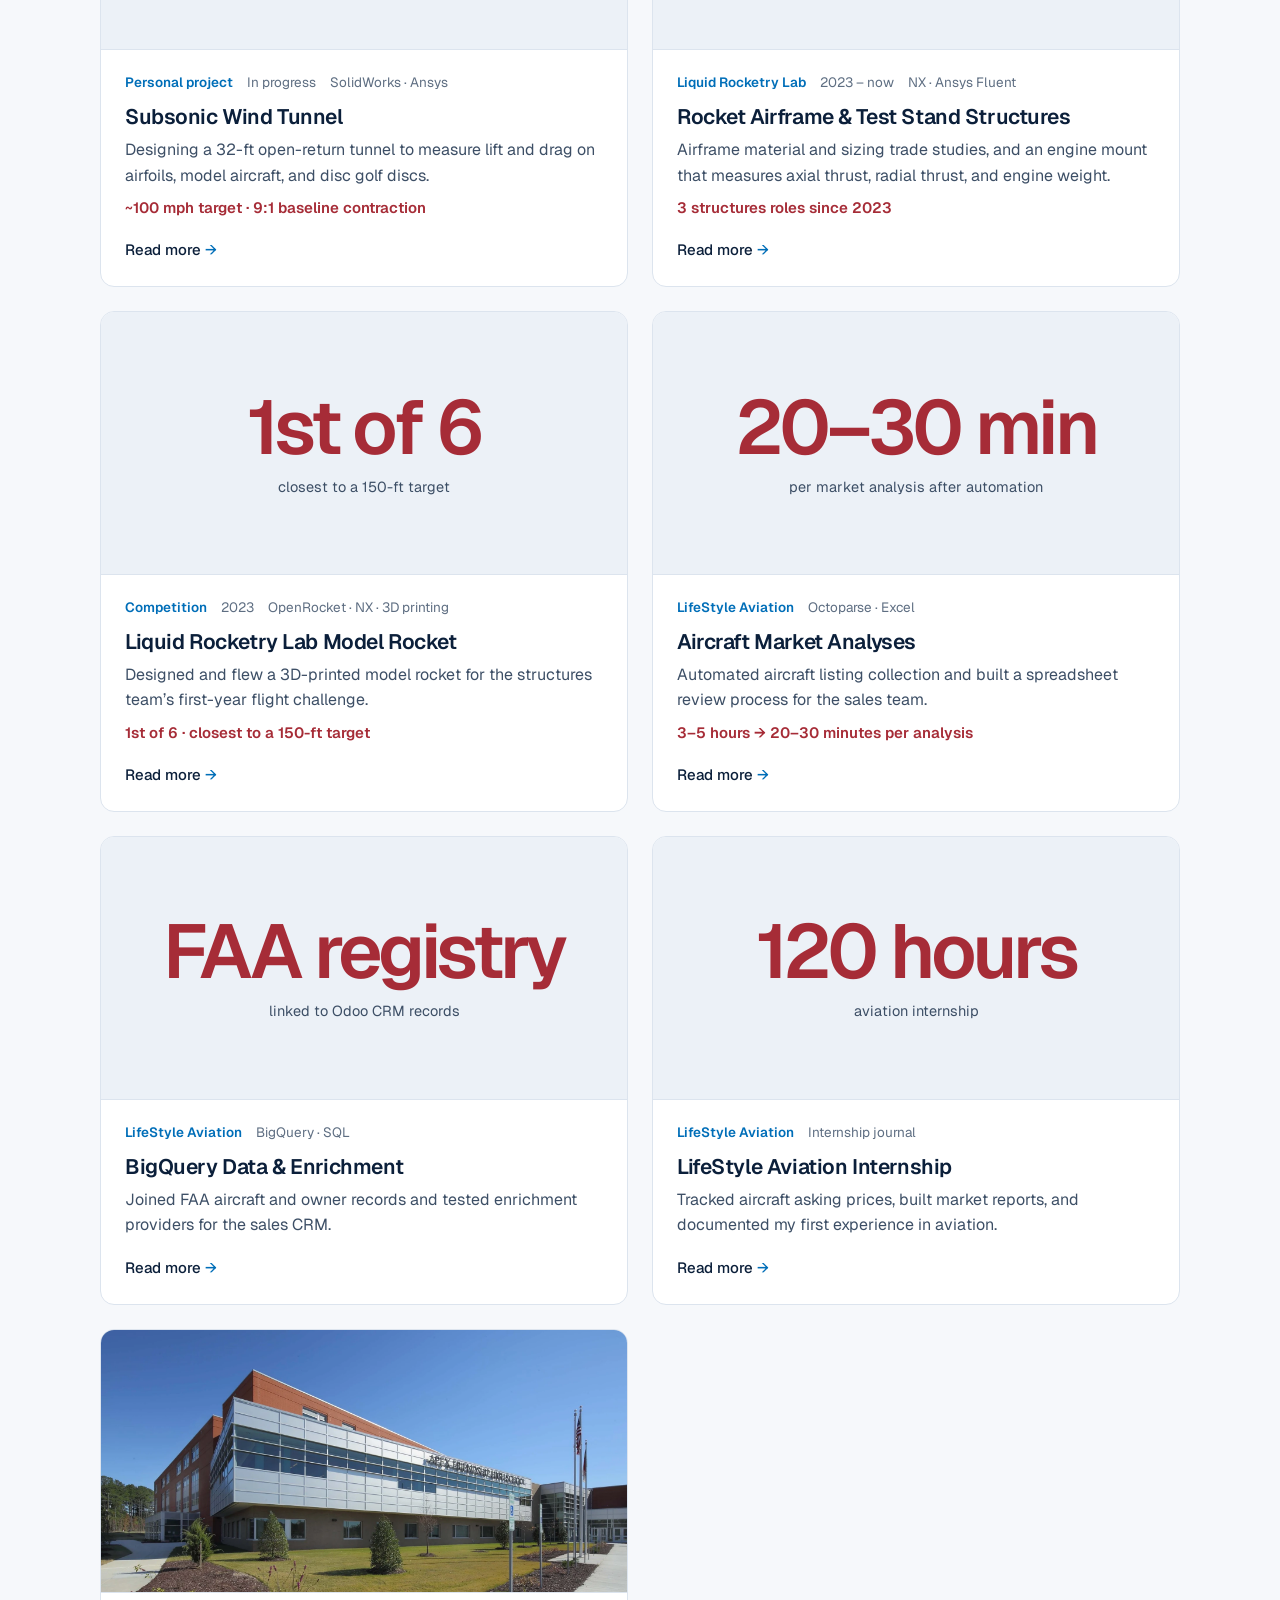
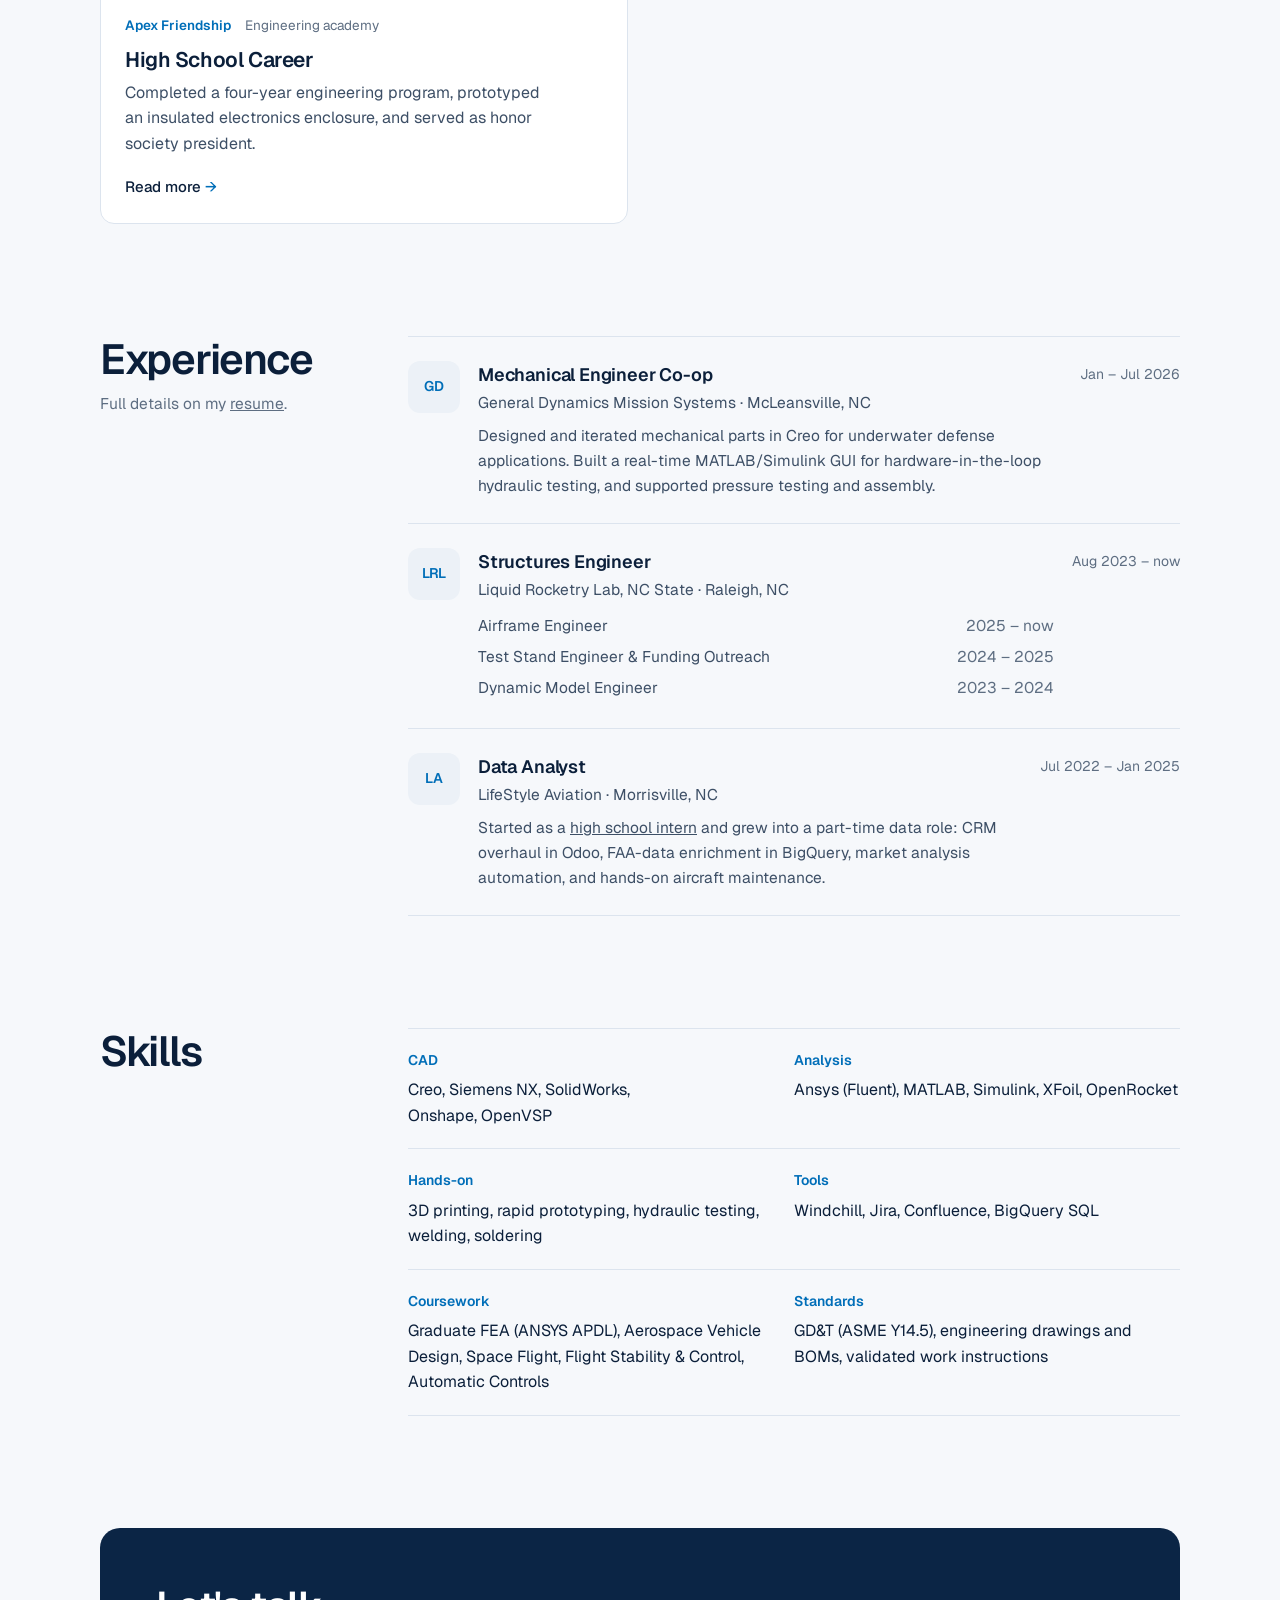
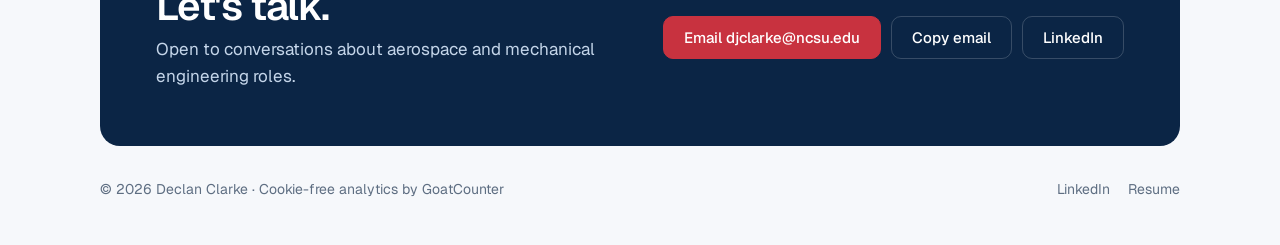
==== commit 2cf715bb: "Expand and polish portfolio project pages" ====
--- a/index.html
+++ b/index.html
@@ -75,7 +75,7 @@
     <div class="wrap">
       <div class="section-head">
         <h2>Selected projects</h2>
-        <p>Objective, my role, and results for each.</p>
+        <p>Engineering projects, data automation, and early career experience.</p>
       </div>
       <div class="grid">
 
@@ -99,13 +99,12 @@
               <text class="d-text" x="350" y="80" text-anchor="middle">Test section</text>
               <text class="d-text" x="450" y="205" text-anchor="middle">32 ft</text>
             </svg>
-            <!-- Photo slot: add <img src="assets/img/projects/wind-tunnel-1.jpg" alt=""> inside this .visual to replace the drawing -->
-          </div>
-          <div class="card-body">
-            <div class="meta-line"><span class="tag">Personal project</span><span>2025 – now</span><span>SolidWorks · Ansys</span></div>
+          </div>
+          <div class="card-body">
+            <div class="meta-line"><span class="tag">Personal project</span><span>In progress</span><span>SolidWorks · Ansys</span></div>
             <h3>Subsonic Wind Tunnel</h3>
             <p>Designing a 32-ft open-return tunnel to measure lift and drag on airfoils, model aircraft, and disc golf discs.</p>
-            <p class="result">~100 mph test section · 9:1 contraction</p>
+            <p class="result">~100 mph target · 9:1 baseline contraction</p>
             <span class="more">Read more <i>→</i></span>
           </div>
         </a>
@@ -127,12 +126,11 @@
         <a class="card" href="projects/model-rocket.html">
           <div class="visual">
             <div class="metric"><b>1st of 6</b><span>closest to a 150-ft target</span></div>
-            <!-- Photo slot: add <img src="assets/img/projects/model-rocket-1.jpg" alt=""> inside this .visual -->
           </div>
           <div class="card-body">
             <div class="meta-line"><span class="tag">Competition</span><span>2023</span><span>OpenRocket · NX · 3D printing</span></div>
-            <h3>Passively Steered Model Rocket</h3>
-            <p>A 3D-printed rocket steered by an offset center of mass, with lattice fins and a high-drag nose to control range.</p>
+            <h3>Liquid Rocketry Lab Model Rocket</h3>
+            <p>Designed and flew a 3D-printed model rocket for the structures team’s first-year flight challenge.</p>
             <p class="result">1st of 6 · closest to a 150-ft target</p>
             <span class="more">Read more <i>→</i></span>
           </div>
@@ -140,14 +138,49 @@
 
         <a class="card" href="projects/aircraft-market-data.html">
           <div class="visual">
-            <div class="metric"><b>~90%</b><span>less time per market analysis</span></div>
-            <!-- Photo slot: add <img src="assets/img/projects/octoparse-1.jpg" alt=""> inside this .visual -->
-          </div>
-          <div class="card-body">
-            <div class="meta-line"><span class="tag">LifeStyle Aviation</span><span>2022 – 2025</span><span>BigQuery · Octoparse</span></div>
-            <h3>Aircraft Market Data Automation</h3>
-            <p>Automated aircraft market analysis with a web scraper, then linked FAA registry data to aircraft owners in BigQuery.</p>
+            <div class="metric"><b>20–30 min</b><span>per market analysis after automation</span></div>
+          </div>
+          <div class="card-body">
+            <div class="meta-line"><span class="tag">LifeStyle Aviation</span><span>Octoparse · Excel</span></div>
+            <h3>Aircraft Market Analyses</h3>
+            <p>Automated aircraft listing collection and built a spreadsheet review process for the sales team.</p>
             <p class="result">3–5 hours → 20–30 minutes per analysis</p>
+            <span class="more">Read more <i>→</i></span>
+          </div>
+        </a>
+
+        <a class="card" href="projects/aircraft-owner-data.html">
+          <div class="visual">
+            <div class="metric"><b>FAA registry</b><span>linked to Odoo CRM records</span></div>
+          </div>
+          <div class="card-body">
+            <div class="meta-line"><span class="tag">LifeStyle Aviation</span><span>BigQuery · SQL</span></div>
+            <h3>BigQuery Data &amp; Enrichment</h3>
+            <p>Joined FAA aircraft and owner records and tested enrichment providers for the sales CRM.</p>
+            <span class="more">Read more <i>→</i></span>
+          </div>
+        </a>
+
+        <a class="card" href="projects/lifestyle-internship.html">
+          <div class="visual">
+            <div class="metric"><b>120 hours</b><span>aviation internship</span></div>
+          </div>
+          <div class="card-body">
+            <div class="meta-line"><span class="tag">LifeStyle Aviation</span><span>Internship journal</span></div>
+            <h3>LifeStyle Aviation Internship</h3>
+            <p>Tracked aircraft asking prices, built market reports, and documented my first experience in aviation.</p>
+            <span class="more">Read more <i>→</i></span>
+          </div>
+        </a>
+
+        <a class="card" href="projects/apex-friendship.html">
+          <div class="visual">
+            <img src="assets/img/projects/portfolio/school-campus.webp" alt="Apex Friendship High School campus" loading="lazy" decoding="async">
+          </div>
+          <div class="card-body">
+            <div class="meta-line"><span class="tag">Apex Friendship</span><span>Engineering academy</span></div>
+            <h3>High School Career</h3>
+            <p>Completed a four-year engineering program, prototyped an insulated electronics enclosure, and served as honor society president.</p>
             <span class="more">Read more <i>→</i></span>
           </div>
         </a>
@@ -188,7 +221,7 @@
           <div>
             <h3>Data Analyst</h3>
             <p class="org">LifeStyle Aviation · Morrisville, NC</p>
-            <p>Started as a high school intern and grew into a part-time data role: CRM overhaul in Odoo, FAA-data enrichment in BigQuery, market analysis automation, and hands-on aircraft maintenance.</p>
+            <p>Started as a <a href="projects/lifestyle-internship.html">high school intern</a> and grew into a part-time data role: CRM overhaul in Odoo, FAA-data enrichment in BigQuery, market analysis automation, and hands-on aircraft maintenance.</p>
           </div>
           <span class="when">Jul 2022 – Jan 2025</span>
         </li>
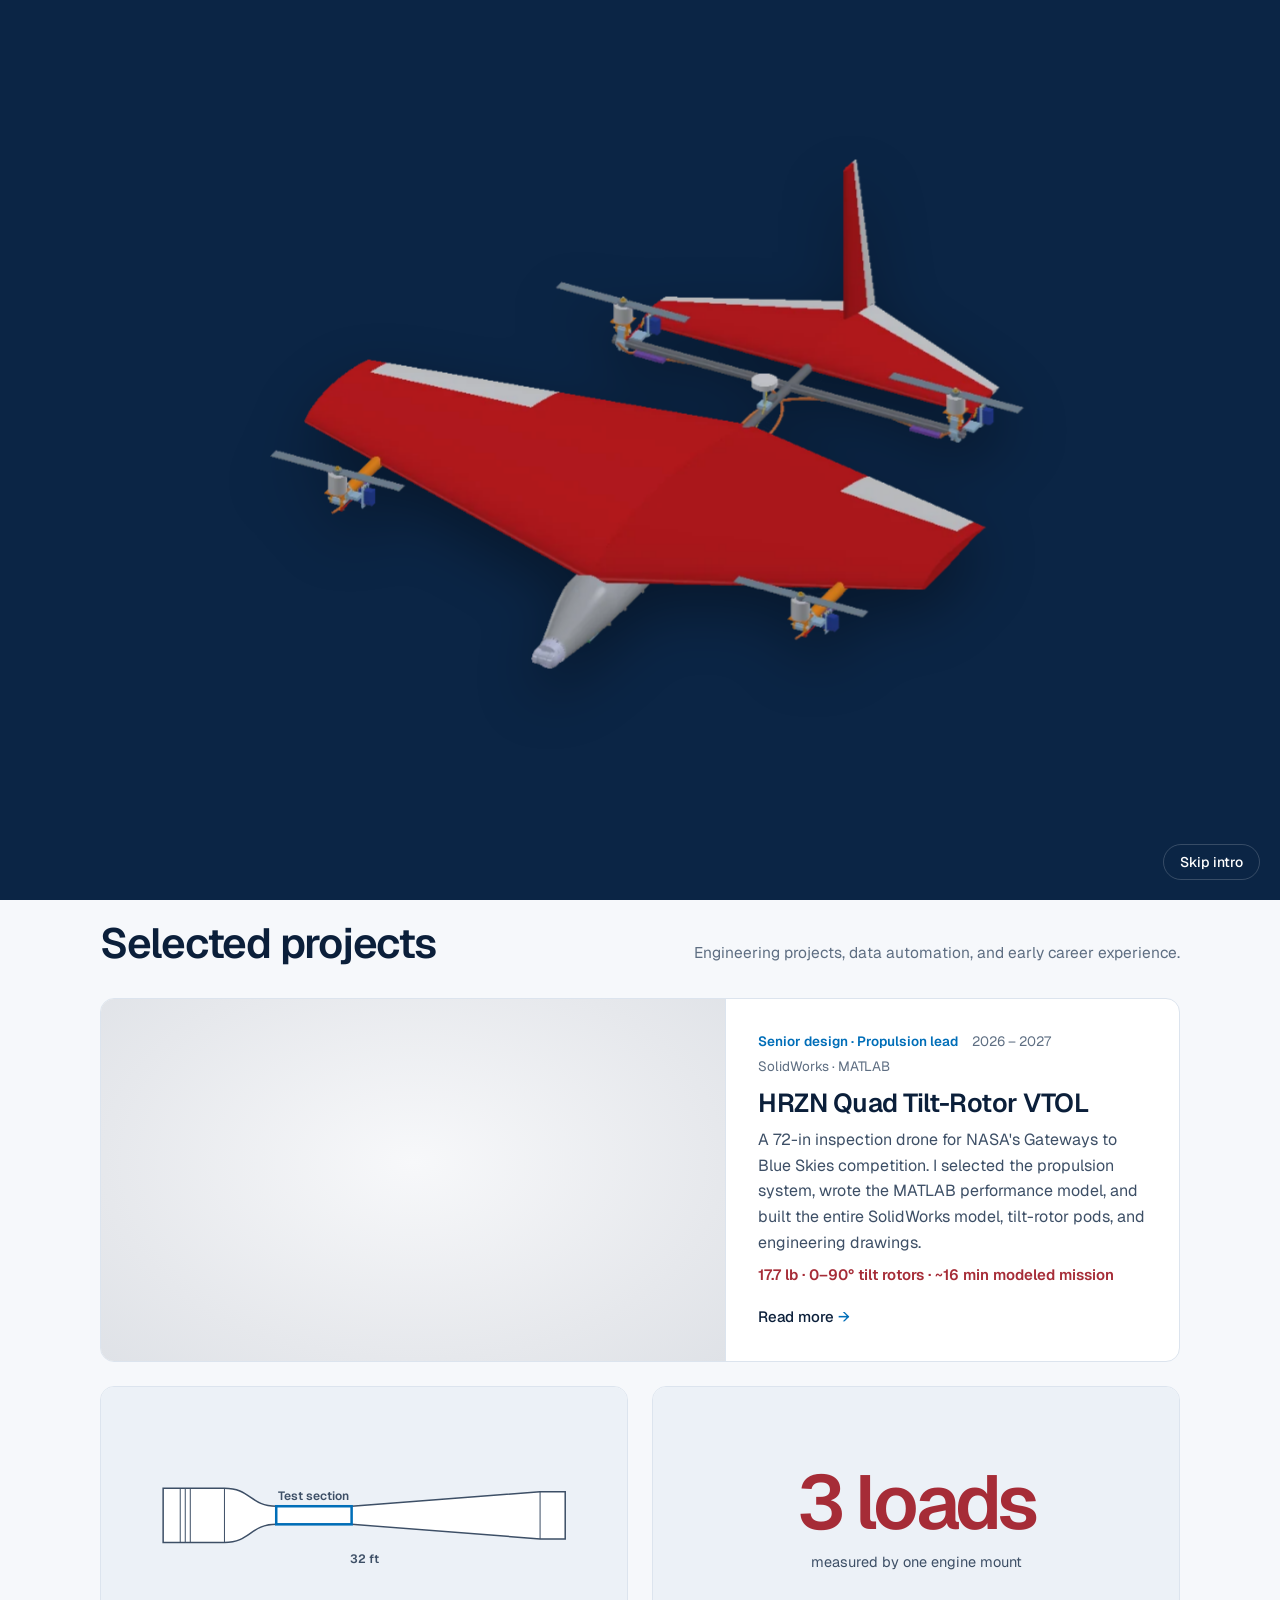
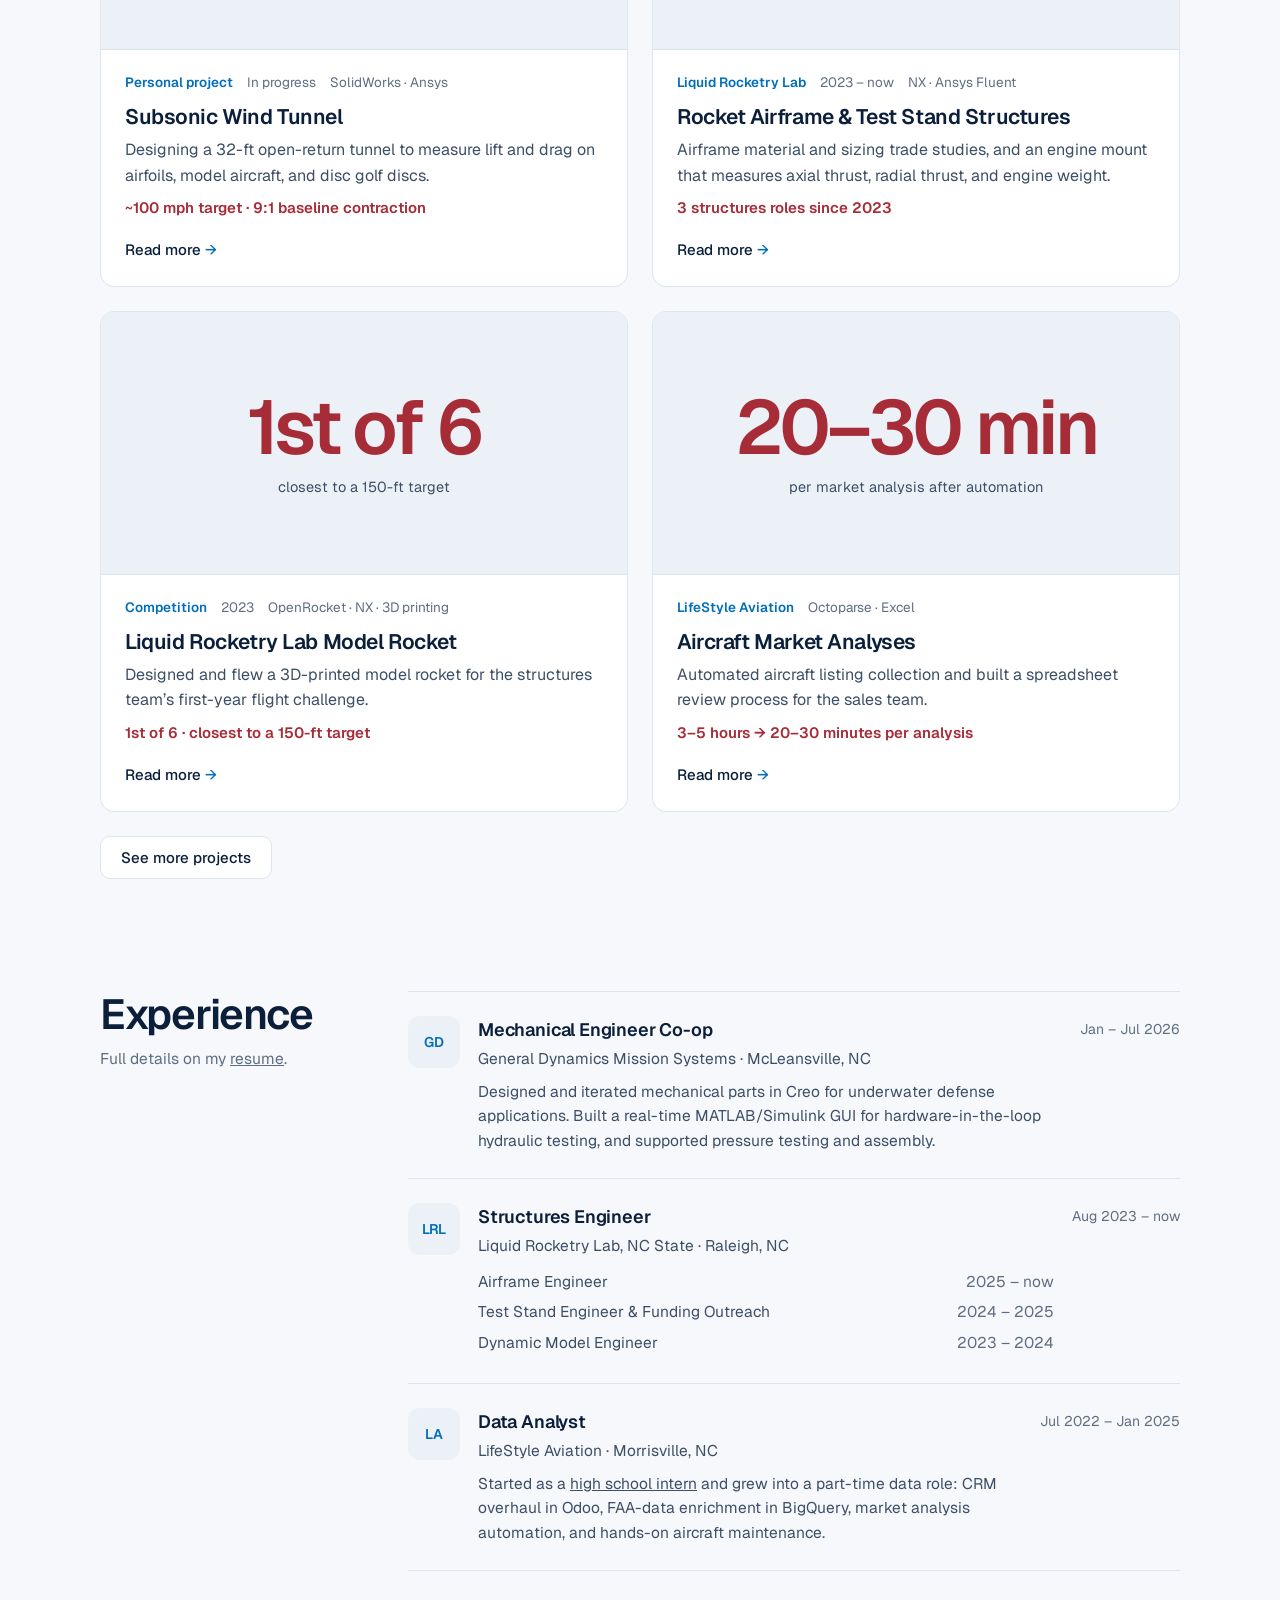
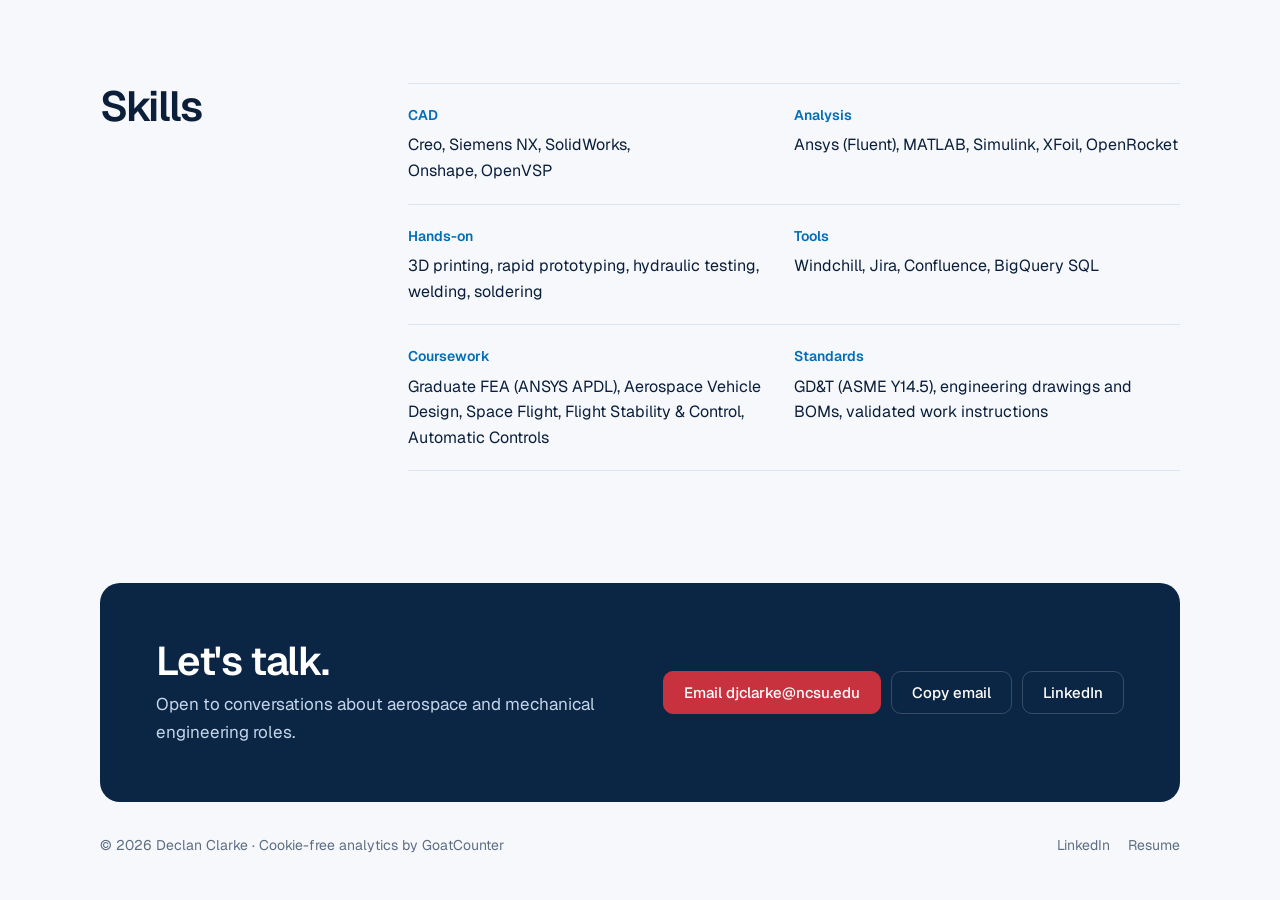
==== commit 76e98254: "Separate selected and additional projects" ====
--- a/index.html
+++ b/index.html
@@ -18,7 +18,7 @@
   <script src="assets/js/theme.js"></script>
   <script src="assets/js/intro-config.js?v=2"></script>
   <script src="assets/js/intro.js?v=2"></script>
-  <link rel="stylesheet" href="assets/css/style.css?v=19">
+  <link rel="stylesheet" href="assets/css/style.css?v=20">
 </head>
 <body>
 
@@ -149,42 +149,9 @@
           </div>
         </a>
 
-        <a class="card" href="projects/aircraft-owner-data.html">
-          <div class="visual">
-            <div class="metric"><b>FAA registry</b><span>linked to Odoo CRM records</span></div>
-          </div>
-          <div class="card-body">
-            <div class="meta-line"><span class="tag">LifeStyle Aviation</span><span>BigQuery · SQL</span></div>
-            <h3>BigQuery Data &amp; Enrichment</h3>
-            <p>Joined FAA aircraft and owner records and tested enrichment providers for the sales CRM.</p>
-            <span class="more">Read more <i>→</i></span>
-          </div>
-        </a>
-
-        <a class="card" href="projects/lifestyle-internship.html">
-          <div class="visual">
-            <div class="metric"><b>120 hours</b><span>aviation internship</span></div>
-          </div>
-          <div class="card-body">
-            <div class="meta-line"><span class="tag">LifeStyle Aviation</span><span>Internship journal</span></div>
-            <h3>LifeStyle Aviation Internship</h3>
-            <p>Tracked aircraft asking prices, built market reports, and documented my first experience in aviation.</p>
-            <span class="more">Read more <i>→</i></span>
-          </div>
-        </a>
-
-        <a class="card" href="projects/apex-friendship.html">
-          <div class="visual">
-            <img src="assets/img/projects/portfolio/school-campus.webp" alt="Apex Friendship High School campus" loading="lazy" decoding="async">
-          </div>
-          <div class="card-body">
-            <div class="meta-line"><span class="tag">Apex Friendship</span><span>Engineering academy</span></div>
-            <h3>High School Career</h3>
-            <p>Completed a four-year engineering program, prototyped an insulated electronics enclosure, and served as honor society president.</p>
-            <span class="more">Read more <i>→</i></span>
-          </div>
-        </a>
-
+      </div>
+      <div class="project-actions">
+        <a class="btn" href="more-projects.html">See more projects</a>
       </div>
     </div>
   </section>
--- a/assets/css/style.css
+++ b/assets/css/style.css
@@ -141,6 +141,11 @@
 /* ---------- Project grid ---------- */
 .grid { display: grid; grid-template-columns: repeat(2, minmax(0, 1fr)); gap: 24px; }
 @media (max-width: 760px) { .grid { grid-template-columns: 1fr; } }
+.project-actions { margin-top: 24px; }
+.more-projects-heading { margin: 16px 0 28px; }
+.more-projects-heading h1 { margin: 0; font-size: clamp(38px, 5.4vw, 60px); line-height: 1.05; letter-spacing: -0.04em; font-weight: 600; }
+@media (min-width: 960px) { .more-projects-grid { grid-template-columns: repeat(3, minmax(0, 1fr)); } }
+.more-projects-grid .metric b { font-size: clamp(38px, 4.8vw, 56px); }
 
 .card {
   display: flex; flex-direction: column; text-decoration: none;
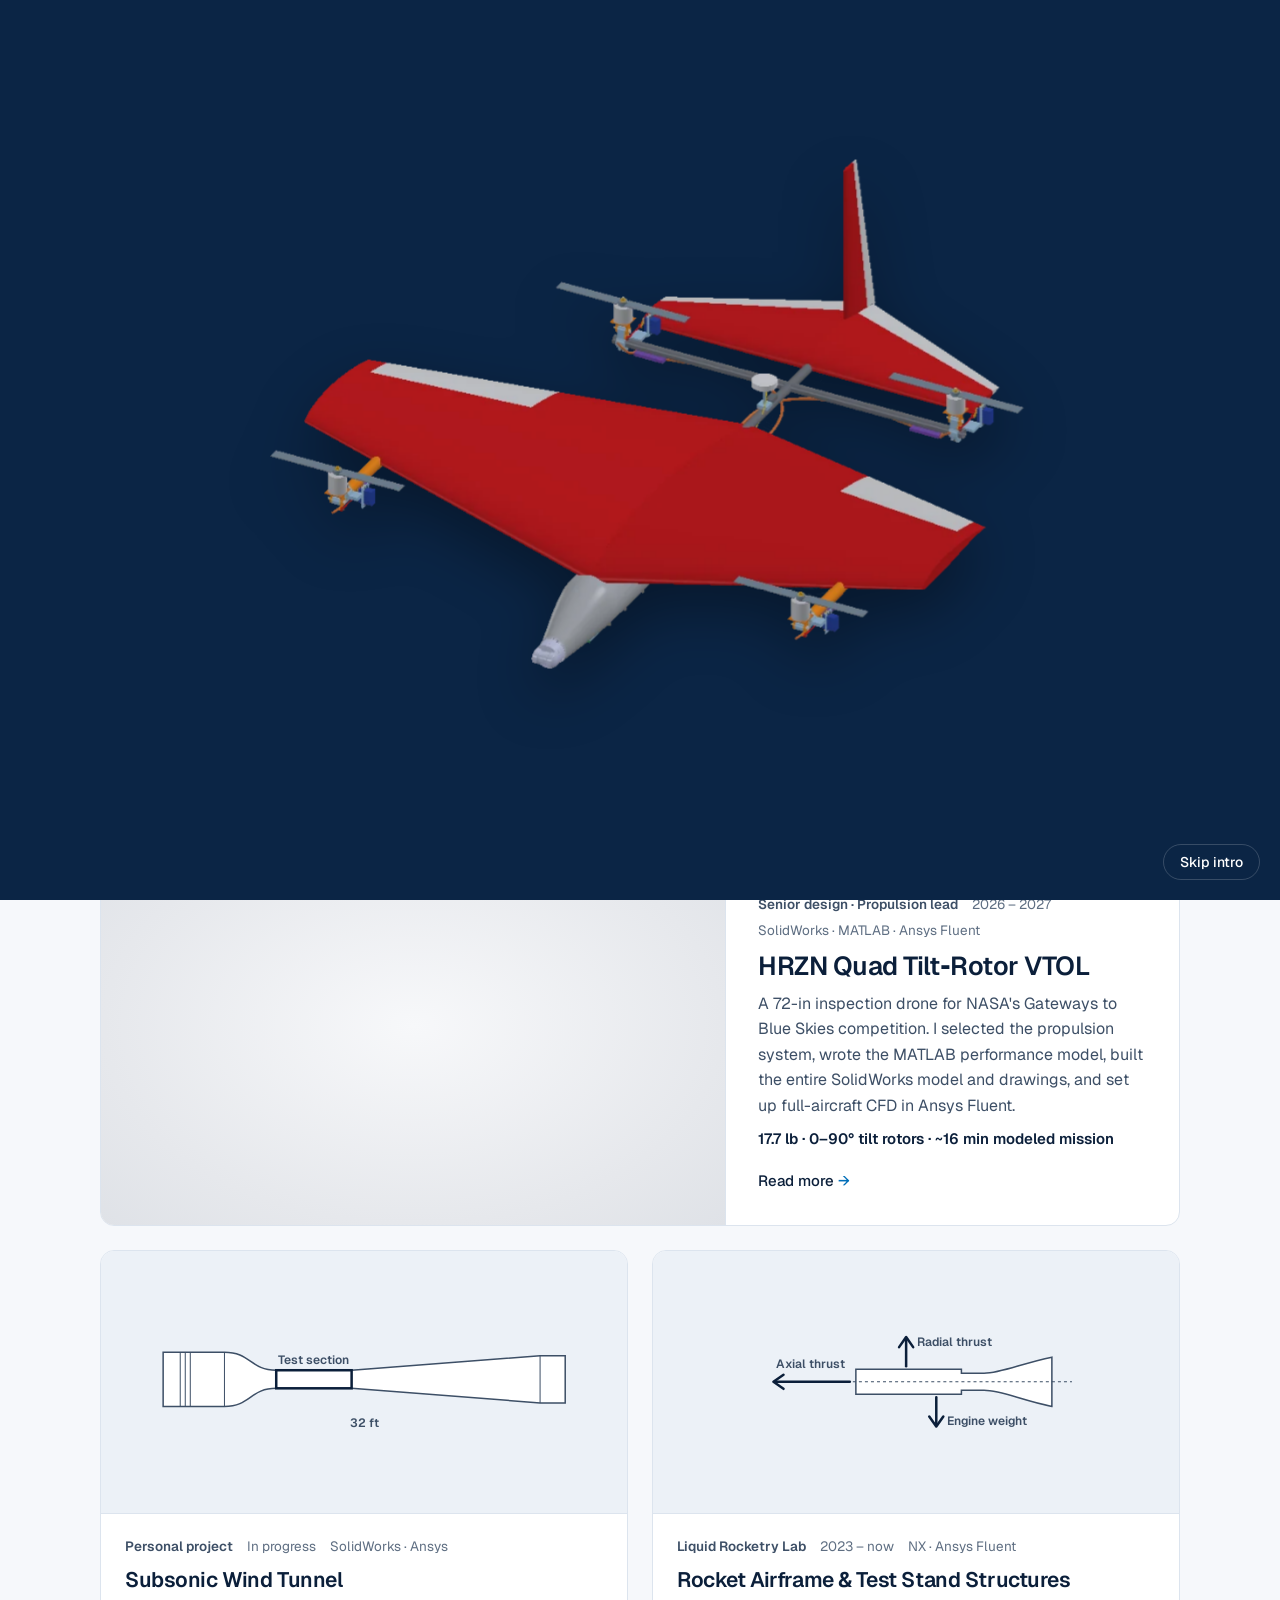
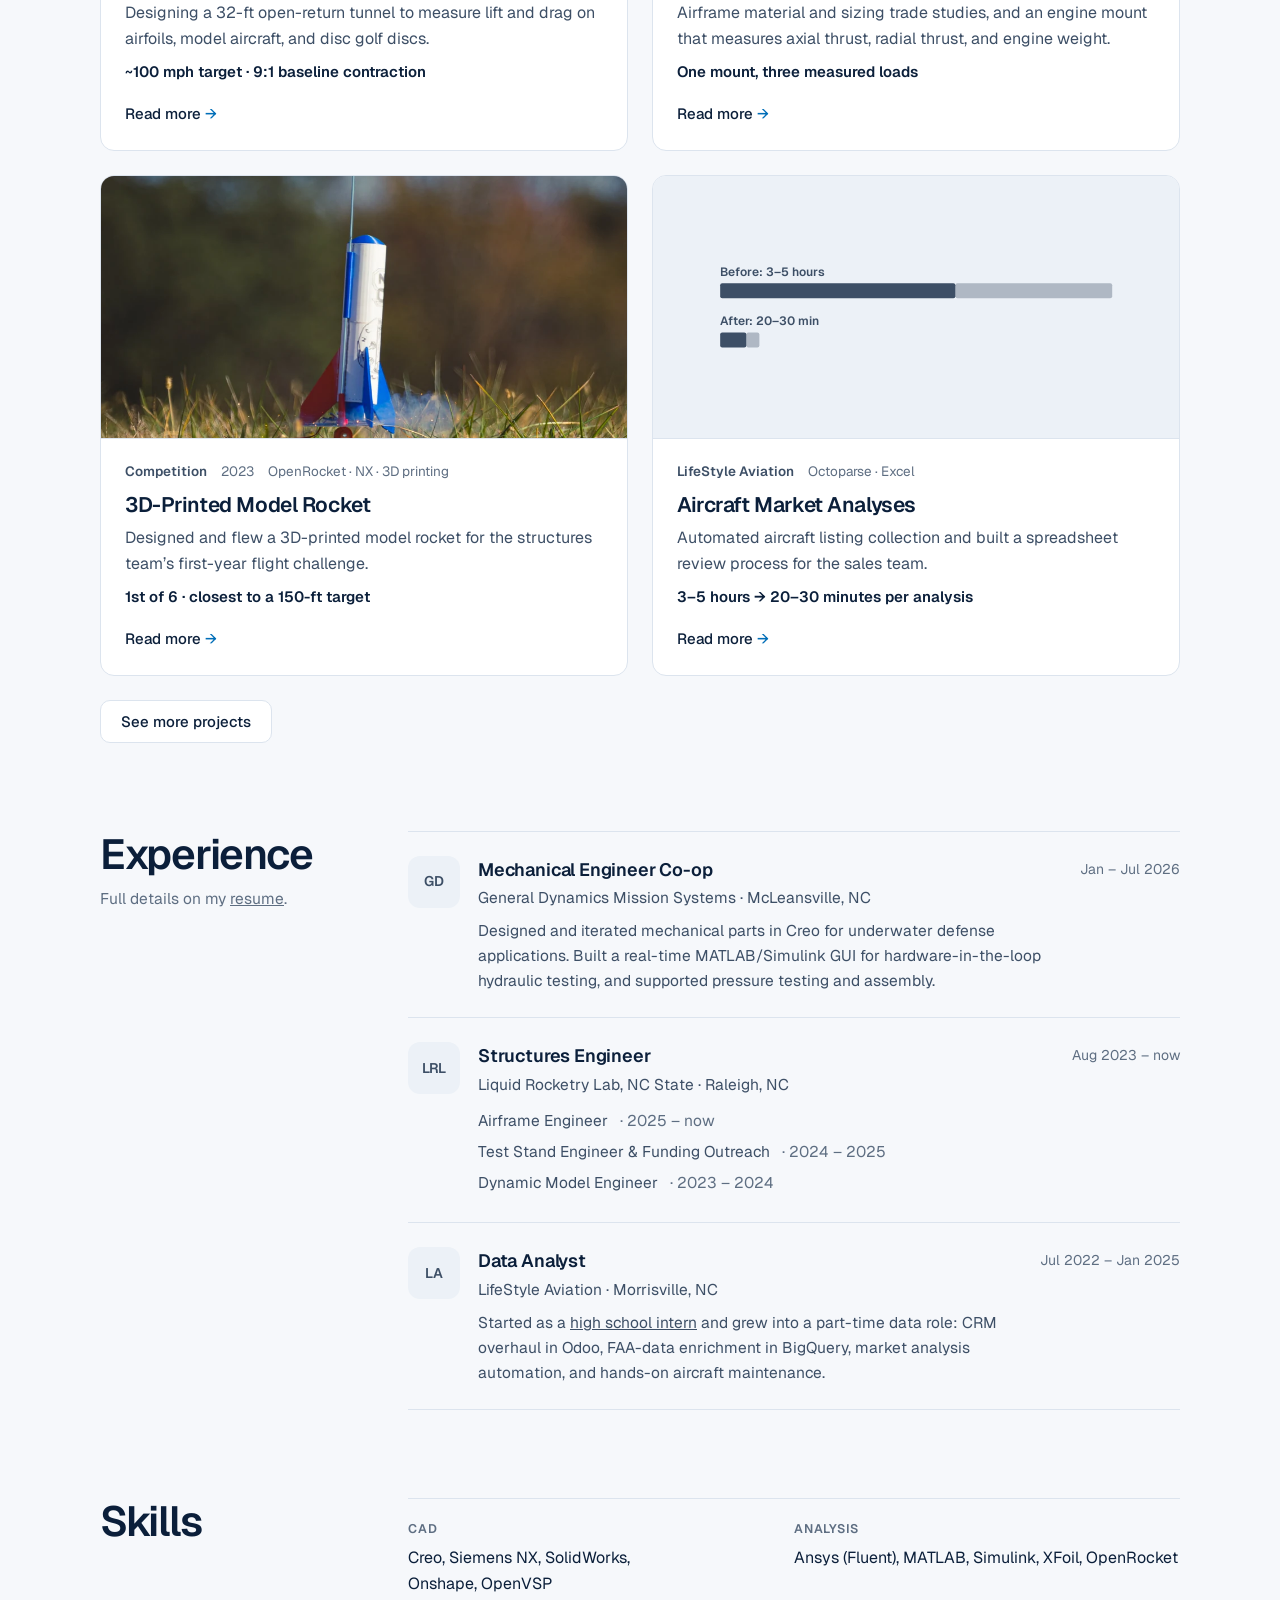
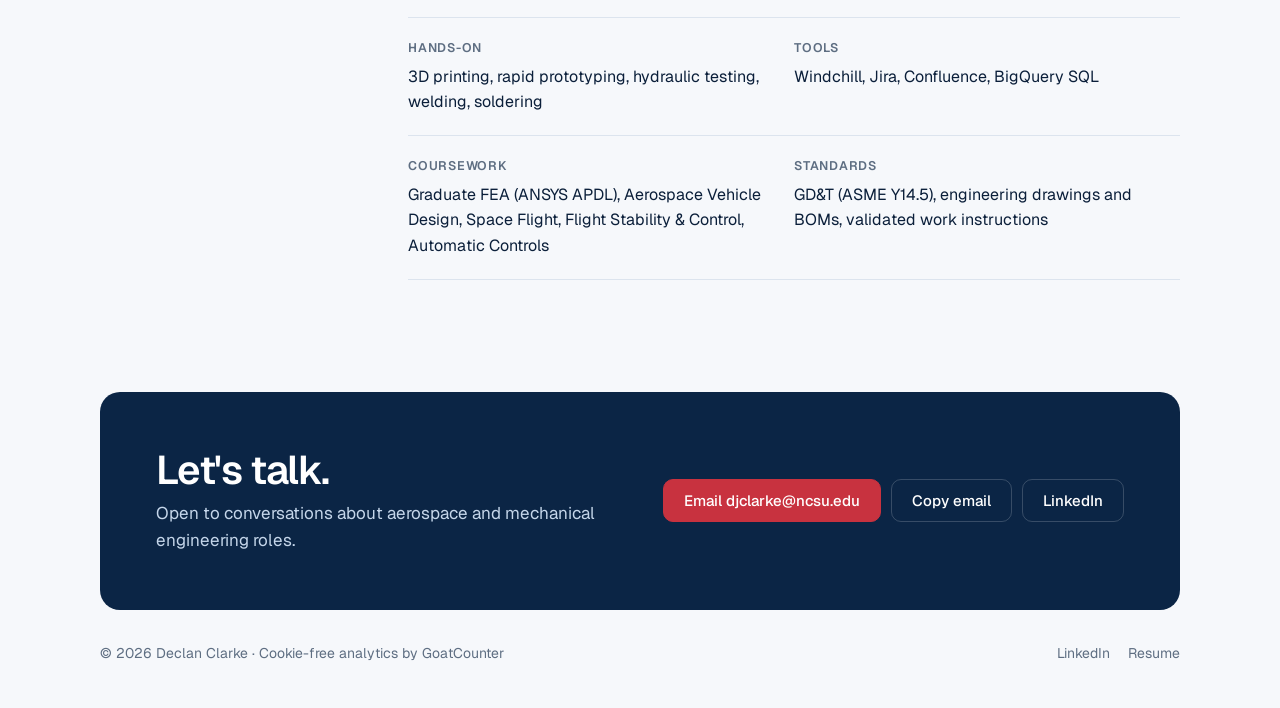
==== commit 65068a58: "Redesign: single-accent colors, readable project visuals, expanded HRZN page" ====
--- a/index.html
+++ b/index.html
@@ -18,7 +18,7 @@
   <script src="assets/js/theme.js"></script>
   <script src="assets/js/intro-config.js?v=2"></script>
   <script src="assets/js/intro.js?v=2"></script>
-  <link rel="stylesheet" href="assets/css/style.css?v=20">
+  <link rel="stylesheet" href="assets/css/style.css?v=21">
 </head>
 <body>
 
@@ -30,7 +30,7 @@
       <a class="hide-sm" href="#experience">Experience</a>
       <a class="hide-sm" href="#contact">Contact</a>
       <button class="theme-toggle" type="button" onclick="toggleTheme()" aria-label="Switch between light and dark mode" title="Light / dark"><svg class="moon" viewBox="0 0 24 24" fill="none" stroke="currentColor" stroke-width="2" stroke-linecap="round" stroke-linejoin="round" aria-hidden="true"><path d="M21 12.8A9 9 0 1 1 11.2 3a7 7 0 0 0 9.8 9.8z"/></svg><svg class="sun" viewBox="0 0 24 24" fill="none" stroke="currentColor" stroke-width="2" stroke-linecap="round" aria-hidden="true"><circle cx="12" cy="12" r="4"/><path d="M12 2v2M12 20v2M4.9 4.9l1.4 1.4M17.7 17.7l1.4 1.4M2 12h2M20 12h2M4.9 19.1l1.4-1.4M17.7 6.3l1.4-1.4"/></svg></button>
-      <a class="btn primary" href="assets/files/DeclanClarke_Resume.pdf" target="_blank" rel="noopener" data-goatcounter-click="resume">Resume</a>
+      <a class="btn ghost" href="assets/files/DeclanClarke_Resume.pdf" target="_blank" rel="noopener" data-goatcounter-click="resume">Resume</a>
     </nav>
   </div>
 </header>
@@ -51,22 +51,11 @@
         <div class="actions">
           <a class="btn primary" href="#projects">See my projects</a>
           <a class="btn ghost" href="assets/files/DeclanClarke_Resume.pdf" target="_blank" rel="noopener" data-goatcounter-click="resume">View resume</a>
-          <a class="btn ghost" href="https://www.linkedin.com/in/declan-clarke" target="_blank" rel="noopener" data-goatcounter-click="linkedin">LinkedIn</a>
-        </div>
+          </div>
       </div>
       <div class="portrait">
         <img src="assets/img/headshot.jpg" alt="Portrait of Declan Clarke" width="875" height="900">
       </div>
-    </div>
-  </section>
-
-  <!-- ===== At a glance ===== -->
-  <section class="creds" aria-label="At a glance">
-    <div class="wrap">
-      <div class="cred"><div class="k">Education</div><div class="v"><span>B.S. Aerospace Engineering</span><span>NC State, Dec 2027</span></div></div>
-      <div class="cred"><div class="k">Industry</div><div class="v"><span>Mechanical Engineer Co-op</span><span>General Dynamics</span></div></div>
-      <div class="cred"><div class="k">Senior design</div><div class="v"><span>Propulsion Lead</span><span>HRZN Tilt-Rotor VTOL</span></div></div>
-      <div class="cred"><div class="k">Rocketry</div><div class="v"><span>Structures Engineer</span><span>Liquid Rocketry Lab</span></div></div>
     </div>
   </section>
 
@@ -75,16 +64,15 @@
     <div class="wrap">
       <div class="section-head">
         <h2>Selected projects</h2>
-        <p>Engineering projects, data automation, and early career experience.</p>
       </div>
       <div class="grid">
 
         <a class="card feature" href="projects/hrzn-vtol.html">
           <div class="visual studio"><img class="plane" data-intro-target src="assets/img/intro/hover.webp" alt="SolidWorks render of the HRZN tilt-rotor VTOL in hover configuration" width="909" height="615"></div>
           <div class="card-body">
-            <div class="meta-line"><span class="tag">Senior design · Propulsion lead</span><span>2026 – 2027</span><span>SolidWorks · MATLAB</span></div>
-            <h3>HRZN Quad Tilt-Rotor VTOL</h3>
-            <p>A 72-in inspection drone for NASA's Gateways to Blue Skies competition. I selected the propulsion system, wrote the MATLAB performance model, and built the entire SolidWorks model, tilt-rotor pods, and engineering drawings.</p>
+            <div class="meta-line"><span class="tag">Senior design · Propulsion lead</span><span>2026 – 2027</span><span>SolidWorks · MATLAB · Ansys Fluent</span></div>
+            <h3>HRZN Quad Tilt&#8209;Rotor VTOL</h3>
+            <p>A 72-in inspection drone for NASA's Gateways to Blue Skies competition. I selected the propulsion system, wrote the MATLAB performance model, built the entire SolidWorks model and drawings, and set up full-aircraft CFD in Ansys Fluent.</p>
             <p class="result">17.7 lb · 0–90° tilt rotors · ~16 min modeled mission</p>
             <span class="more">Read more <i>→</i></span>
           </div>
@@ -111,25 +99,34 @@
 
         <a class="card" href="projects/liquid-rocketry-lab.html">
           <div class="visual">
-            <div class="metric"><b>3 loads</b><span>measured by one engine mount</span></div>
-            <!-- Photo slot: add <img src="assets/img/projects/test-stand-1.jpg" alt=""> inside this .visual -->
+            <svg viewBox="0 0 900 230" role="img" aria-label="Schematic of the three loads the engine mount measures: axial thrust, radial thrust, and engine weight">
+              <path class="d-body" d="M330,90 L540,90 L540,98 L585,98 C620,98 660,78 720,66 L720,164 C660,152 620,132 585,132 L540,132 L540,140 L330,140 Z"/>
+              <line class="d-line" x1="300" y1="115" x2="760" y2="115" stroke-dasharray="6 6"/>
+              <g class="d-hl"><line x1="318" y1="115" x2="170" y2="115"/><path d="M186,101 L166,115 L186,129"/></g>
+              <g class="d-hl"><line x1="430" y1="84" x2="430" y2="30"/><path d="M416,46 L430,26 L444,46"/></g>
+              <g class="d-hl"><line x1="490" y1="146" x2="490" y2="200"/><path d="M476,184 L490,204 L504,184"/></g>
+              <text class="d-text" x="240" y="88" text-anchor="middle">Axial thrust</text>
+              <text class="d-text" x="452" y="44">Radial thrust</text>
+              <text class="d-text" x="512" y="200">Engine weight</text>
+            </svg>
+            <!-- Photo slot: a real photo of the mount beats this schematic. Replace the <svg> with <img src="assets/img/projects/test-stand-1.jpg" alt="..."> -->
           </div>
           <div class="card-body">
             <div class="meta-line"><span class="tag">Liquid Rocketry Lab</span><span>2023 – now</span><span>NX · Ansys Fluent</span></div>
             <h3>Rocket Airframe &amp; Test Stand Structures</h3>
             <p>Airframe material and sizing trade studies, and an engine mount that measures axial thrust, radial thrust, and engine weight.</p>
-            <p class="result">3 structures roles since 2023</p>
+            <p class="result">One mount, three measured loads</p>
             <span class="more">Read more <i>→</i></span>
           </div>
         </a>
 
         <a class="card" href="projects/model-rocket.html">
-          <div class="visual">
-            <div class="metric"><b>1st of 6</b><span>closest to a 150-ft target</span></div>
+          <div class="visual photo">
+            <img src="assets/img/projects/portfolio/rocket-launch.webp" alt="3D-printed model rocket on the launch rod" loading="lazy" style="object-position:center 46%">
           </div>
           <div class="card-body">
             <div class="meta-line"><span class="tag">Competition</span><span>2023</span><span>OpenRocket · NX · 3D printing</span></div>
-            <h3>Liquid Rocketry Lab Model Rocket</h3>
+            <h3>3D-Printed Model Rocket</h3>
             <p>Designed and flew a 3D-printed model rocket for the structures team’s first-year flight challenge.</p>
             <p class="result">1st of 6 · closest to a 150-ft target</p>
             <span class="more">Read more <i>→</i></span>
@@ -138,7 +135,14 @@
 
         <a class="card" href="projects/aircraft-market-data.html">
           <div class="visual">
-            <div class="metric"><b>20–30 min</b><span>per market analysis after automation</span></div>
+            <svg viewBox="0 0 900 230" role="img" aria-label="Time per market analysis: 3 to 5 hours before automation, 20 to 30 minutes after">
+              <text class="d-text" x="60" y="54">Before: 3–5 hours</text>
+              <rect class="bar" x="60" y="68" width="468" height="30" rx="4"/>
+              <rect class="bar-range" x="528" y="68" width="312" height="30" rx="4"/>
+              <text class="d-text" x="60" y="152">After: 20–30 min</text>
+              <rect class="bar" x="60" y="166" width="52" height="30" rx="4"/>
+              <rect class="bar-range" x="112" y="166" width="26" height="30" rx="4"/>
+            </svg>
           </div>
           <div class="card-body">
             <div class="meta-line"><span class="tag">LifeStyle Aviation</span><span>Octoparse · Excel</span></div>
--- a/assets/css/style.css
+++ b/assets/css/style.css
@@ -1,9 +1,9 @@
 /* declan-clarke.com: colors live in the palette blocks below; layout follows. */
 
-:root[data-palette="w51n"], :root { --bg: #f6f8fb; --surface: #ffffff; --sunken: #ecf1f7; --ink: #0b1f3a; --ink-2: #3d4f66; --muted: #5e6e82; --line: #dce4ee; --hero-bg: #0b2545; --hero-bg-2: #0d2d55; --hero-ink: #ffffff; --hero-ink-2: #c5d6ea; --hero-line: rgba(255,255,255,.18); --hero-accent: #7cbcee; --hover: rgba(255,255,255,.10); --accent: #c8323f; --on-accent: #ffffff; --accent-hover: #b02a36; --link: #006eb8; --accent-2: #a62c37; --tint-1: #f6e3e5; --tint-2: #d9e9f7; --metric: #006eb8; --result: #a62c37; --hero-cta: #c8323f; --on-hero-cta: #ffffff; --hero-cta-hover: #b02a36; color-scheme: light; }
-@media (prefers-color-scheme: dark) { :root:not([data-theme="light"])[data-palette="w51n"], :root:not([data-theme="light"]):not([data-palette]) { --bg: #081322; --surface: #0e1c30; --sunken: #13243b; --ink: #eef3f9; --ink-2: #b4c2d4; --muted: #8292a6; --line: #1d2e46; --hero-bg: #0b2545; --hero-bg-2: #081a33; --hero-ink: #ffffff; --hero-ink-2: #c5d6ea; --hero-line: rgba(255,255,255,.16); --hero-accent: #7cbcee; --hover: rgba(255,255,255,.08); --accent: #c23a46; --on-accent: #ffffff; --accent-hover: #d14b57; --link: #7cbcee; --accent-2: #f08a93; --tint-1: #2b1418; --tint-2: #10294a; --metric: #7cbcee; --result: #f08a93; --hero-cta: #c23a46; --on-hero-cta: #ffffff; --hero-cta-hover: #d14b57; color-scheme: dark; }
-}
-:root[data-theme="dark"][data-palette="w51n"], :root[data-theme="dark"]:not([data-palette]) { --bg: #081322; --surface: #0e1c30; --sunken: #13243b; --ink: #eef3f9; --ink-2: #b4c2d4; --muted: #8292a6; --line: #1d2e46; --hero-bg: #0b2545; --hero-bg-2: #081a33; --hero-ink: #ffffff; --hero-ink-2: #c5d6ea; --hero-line: rgba(255,255,255,.16); --hero-accent: #7cbcee; --hover: rgba(255,255,255,.08); --accent: #c23a46; --on-accent: #ffffff; --accent-hover: #d14b57; --link: #7cbcee; --accent-2: #f08a93; --tint-1: #2b1418; --tint-2: #10294a; --metric: #7cbcee; --result: #f08a93; --hero-cta: #c23a46; --on-hero-cta: #ffffff; --hero-cta-hover: #d14b57; color-scheme: dark; }
+:root[data-palette="w51n"], :root { --bg: #f6f8fb; --surface: #ffffff; --sunken: #ecf1f7; --ink: #0b1f3a; --ink-2: #3d4f66; --muted: #5e6e82; --line: #dce4ee; --hero-bg: #0b2545; --hero-bg-2: #0d2d55; --hero-ink: #ffffff; --hero-ink-2: #c5d6ea; --hero-line: rgba(255,255,255,.18); --hero-accent: #ffffff; --hover: rgba(255,255,255,.10); --accent: #c8323f; --on-accent: #ffffff; --accent-hover: #b02a36; --link: #006eb8; --accent-2: #a62c37; --tint-1: #f6e3e5; --tint-2: #d9e9f7; --metric: #0b1f3a; --result: #0b1f3a; --hero-cta: #c8323f; --on-hero-cta: #ffffff; --hero-cta-hover: #b02a36; color-scheme: light; }
+@media (prefers-color-scheme: dark) { :root:not([data-theme="light"])[data-palette="w51n"], :root:not([data-theme="light"]):not([data-palette]) { --bg: #081322; --surface: #0e1c30; --sunken: #13243b; --ink: #eef3f9; --ink-2: #b4c2d4; --muted: #8292a6; --line: #1d2e46; --hero-bg: #0b2545; --hero-bg-2: #081a33; --hero-ink: #ffffff; --hero-ink-2: #c5d6ea; --hero-line: rgba(255,255,255,.16); --hero-accent: #ffffff; --hover: rgba(255,255,255,.08); --accent: #c23a46; --on-accent: #ffffff; --accent-hover: #d14b57; --link: #7cbcee; --accent-2: #f08a93; --tint-1: #2b1418; --tint-2: #10294a; --metric: #eef3f9; --result: #eef3f9; --hero-cta: #c23a46; --on-hero-cta: #ffffff; --hero-cta-hover: #d14b57; color-scheme: dark; }
+}
+:root[data-theme="dark"][data-palette="w51n"], :root[data-theme="dark"]:not([data-palette]) { --bg: #081322; --surface: #0e1c30; --sunken: #13243b; --ink: #eef3f9; --ink-2: #b4c2d4; --muted: #8292a6; --line: #1d2e46; --hero-bg: #0b2545; --hero-bg-2: #081a33; --hero-ink: #ffffff; --hero-ink-2: #c5d6ea; --hero-line: rgba(255,255,255,.16); --hero-accent: #ffffff; --hover: rgba(255,255,255,.08); --accent: #c23a46; --on-accent: #ffffff; --accent-hover: #d14b57; --link: #7cbcee; --accent-2: #f08a93; --tint-1: #2b1418; --tint-2: #10294a; --metric: #eef3f9; --result: #eef3f9; --hero-cta: #c23a46; --on-hero-cta: #ffffff; --hero-cta-hover: #d14b57; color-scheme: dark; }
 
 :root {
   --font: "Geist", system-ui, -apple-system, "Segoe UI", sans-serif;
@@ -351,3 +351,31 @@
 /* Featured card: transparent aircraft over a soft studio backdrop */
 .card.feature .visual.studio { background: radial-gradient(ellipse at 50% 45%, #f7f8fa 0%, #e6e8ec 70%, #dfe2e7 100%); }
 .card.feature .visual.studio img.plane { position: absolute; inset: 6% 5%; width: 90%; height: 88%; object-fit: contain; filter: drop-shadow(0 18px 18px rgba(0,0,0,.18)); }
+
+
+/* ---------- Redesign (Nov 2026): one accent, used only for the main action ----------
+   Red = the one thing to click in each view. Blue = links only. Everything else is ink and gray. */
+.section { padding-top: clamp(52px, 7vw, 88px); }
+.hero .avail { background: transparent; color: var(--hero-ink); border: 1px solid var(--hero-line); font-weight: 500; }
+.meta-line .tag { color: var(--ink-2); }
+.skill h3 { color: var(--muted); text-transform: uppercase; letter-spacing: .06em; font-size: 12.5px; }
+.mark { color: var(--ink-2); }
+.facts { border-top-color: var(--ink); }
+.role-box { border-left-color: var(--ink); }
+.role-box b { color: var(--muted); }
+.prose li::marker { color: var(--muted); }
+.card .result { color: var(--ink); }
+.visual .metric b { color: var(--ink); font-size: clamp(40px, 4.6vw, 56px); }
+.callout { color: var(--ink) !important; border-left-color: var(--ink); }
+.card:hover { border-color: var(--ink-2); }
+.visual.photo img { object-fit: cover; }
+.job .roles li { justify-content: flex-start; }
+.job .roles span::before { content: "· "; }
+.prose .specs + p, .prose table + p { margin-top: 12px; }
+.cfd-cases td, .cfd-cases th { padding-right: 16px; }
+.d-hl { stroke: var(--ink); }
+.visual .d-hl path { fill: none; stroke-linejoin: round; stroke-linecap: round; }
+.visual .d-hl line { stroke-linecap: round; }
+.bar { fill: var(--ink-2); }
+.bar-range { fill: color-mix(in srgb, var(--ink-2) 35%, transparent); }
+@media (max-width: 600px) { .visual svg { width: 94%; } .visual .d-text { font-size: 30px; } }
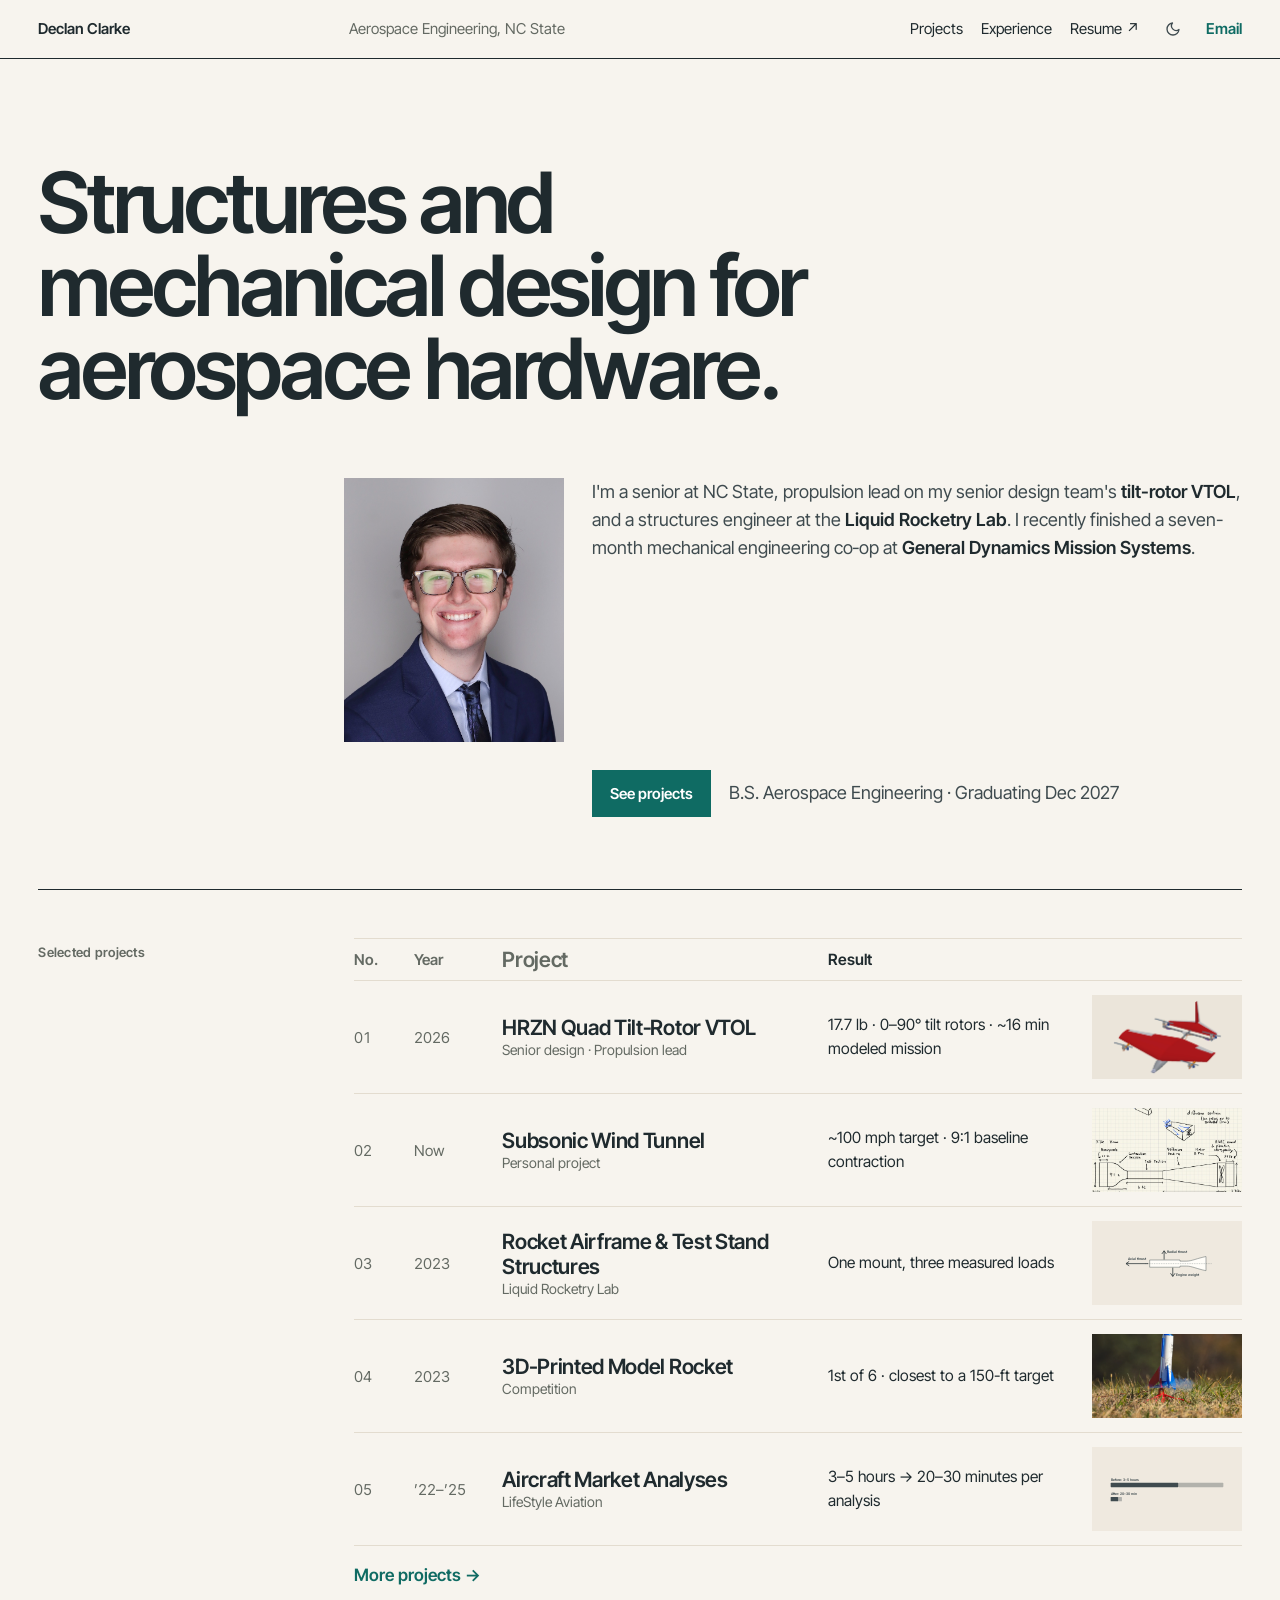
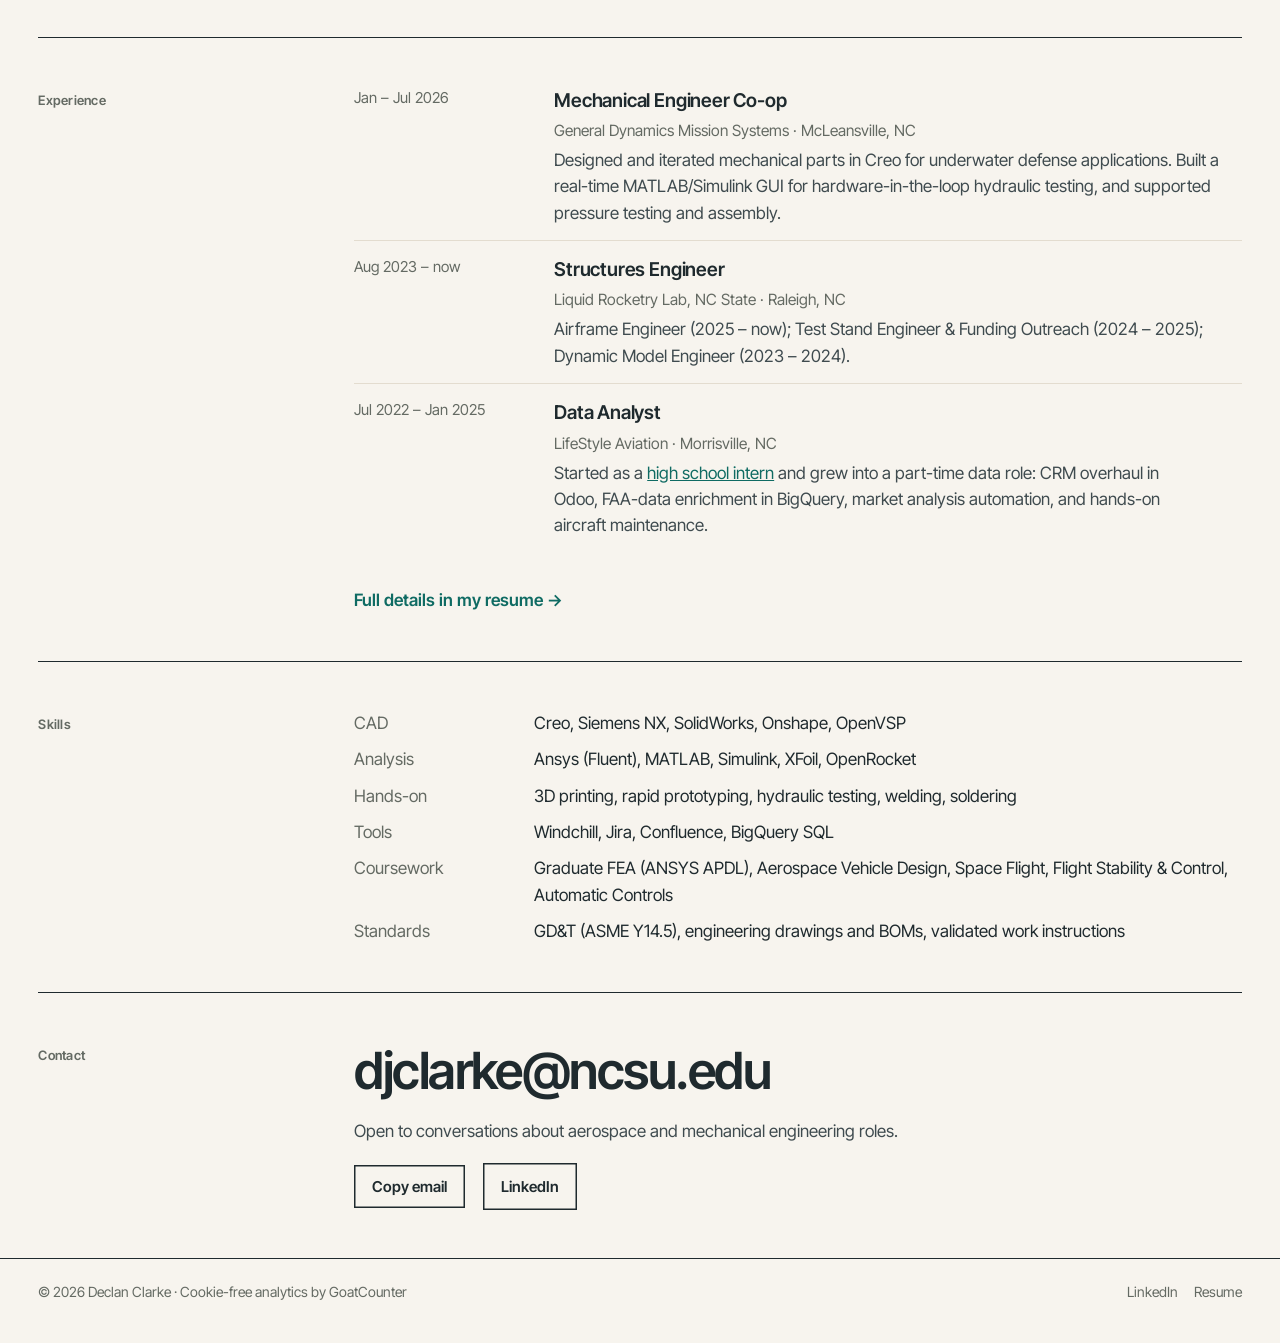
==== commit 9c18ce3f: "Primary redesign" ====
--- a/index.html
+++ b/index.html
@@ -5,101 +5,27 @@
   <meta name="viewport" content="width=device-width, initial-scale=1">
   <title>Declan Clarke · Aerospace Engineering, NC State</title>
   <meta name="description" content="Declan Clarke: aerospace engineering senior at NC State (Dec 2027). Former mechanical engineering co-op at General Dynamics Mission Systems; structures engineer at the Liquid Rocketry Lab.">
-  <meta name="color-scheme" content="light dark">
   <meta property="og:type" content="website">
   <meta property="og:title" content="Declan Clarke · Aerospace Engineering, NC State">
   <meta property="og:description" content="Structures and mechanical design. Previously a mechanical engineering co-op at General Dynamics Mission Systems.">
   <meta property="og:url" content="https://declan-clarke.com/">
   <meta property="og:image" content="https://declan-clarke.com/assets/img/headshot.jpg">
   <link rel="icon" href="assets/img/favicon.svg" type="image/svg+xml">
+  <meta name="color-scheme" content="light dark">
   <link rel="preconnect" href="https://fonts.googleapis.com">
   <link rel="preconnect" href="https://fonts.gstatic.com" crossorigin>
-  <link href="https://fonts.googleapis.com/css2?family=Geist:wght@400;500;600&display=swap" rel="stylesheet">
+  <link href="https://fonts.googleapis.com/css2?family=Inter+Tight:wght@400;500;600;700&display=swap" rel="stylesheet">
   <script src="assets/js/theme.js"></script>
-  <script src="assets/js/intro-config.js?v=2"></script>
-  <script src="assets/js/intro.js?v=2"></script>
-  <link rel="stylesheet" href="assets/css/style.css?v=21">
+  <link rel="stylesheet" href="assets/css/style.css?v=31">
 </head>
 <body>
-
-<header class="site-header">
-  <div class="wrap">
-    <a class="brand" href="./">Declan Clarke</a>
-    <nav class="nav" aria-label="Main">
-      <a href="#projects">Projects</a>
-      <a class="hide-sm" href="#experience">Experience</a>
-      <a class="hide-sm" href="#contact">Contact</a>
-      <button class="theme-toggle" type="button" onclick="toggleTheme()" aria-label="Switch between light and dark mode" title="Light / dark"><svg class="moon" viewBox="0 0 24 24" fill="none" stroke="currentColor" stroke-width="2" stroke-linecap="round" stroke-linejoin="round" aria-hidden="true"><path d="M21 12.8A9 9 0 1 1 11.2 3a7 7 0 0 0 9.8 9.8z"/></svg><svg class="sun" viewBox="0 0 24 24" fill="none" stroke="currentColor" stroke-width="2" stroke-linecap="round" aria-hidden="true"><circle cx="12" cy="12" r="4"/><path d="M12 2v2M12 20v2M4.9 4.9l1.4 1.4M17.7 17.7l1.4 1.4M2 12h2M20 12h2M4.9 19.1l1.4-1.4M17.7 6.3l1.4-1.4"/></svg></button>
-      <a class="btn ghost" href="assets/files/DeclanClarke_Resume.pdf" target="_blank" rel="noopener" data-goatcounter-click="resume">Resume</a>
-    </nav>
-  </div>
-</header>
-
+<header class="hd-bar"><div class="hd"><a href="./">Declan Clarke</a><span>Aerospace Engineering, NC State</span><nav aria-label="Main"><a href="#index">Projects</a><a class="hide-sm" href="#experience">Experience</a><a href="assets/files/DeclanClarke_Resume.pdf" target="_blank" rel="noopener" data-goatcounter-click="resume">Resume ↗</a><button class="theme-toggle" type="button" onclick="toggleTheme()" aria-label="Switch between light and dark mode" title="Light / dark"><svg class="moon" viewBox="0 0 24 24" fill="none" stroke="currentColor" stroke-width="2" stroke-linecap="round" stroke-linejoin="round" aria-hidden="true"><path d="M21 12.8A9 9 0 1 1 11.2 3a7 7 0 0 0 9.8 9.8z"/></svg><svg class="sun" viewBox="0 0 24 24" fill="none" stroke="currentColor" stroke-width="2" stroke-linecap="round" aria-hidden="true"><circle cx="12" cy="12" r="4"/><path d="M12 2v2M12 20v2M4.9 4.9l1.4 1.4M17.7 17.7l1.4 1.4M2 12h2M20 12h2M4.9 19.1l1.4-1.4M17.7 6.3l1.4-1.4"/></svg></button><a class="mail" href="mailto:djclarke@ncsu.edu" data-goatcounter-click="email">Email</a></nav></div></header>
 <main>
-  <!-- ===== Hero ===== -->
-  <section class="hero">
-    <div class="wrap">
-      <div>
-        <p class="eyebrow"><span>Aerospace Engineering · NC State</span><span class="avail">Graduating Dec 2027</span></p>
-        <h1>Declan Clarke</h1>
-        <p class="tagline">Structures and mechanical design for aerospace hardware.</p>
-        <p class="lede">
-          I'm a senior at NC State, propulsion lead on my senior design team's <b class="nowrap">tilt-rotor VTOL</b>,
-          and a structures engineer at the <b class="nowrap">Liquid Rocketry Lab</b>. I recently finished a seven-month
-          mechanical engineering <span class="nowrap">co&#8209;op</span> at <b>General Dynamics <span class="nowrap">Mission Systems</span></b>.
-        </p>
-        <div class="actions">
-          <a class="btn primary" href="#projects">See my projects</a>
-          <a class="btn ghost" href="assets/files/DeclanClarke_Resume.pdf" target="_blank" rel="noopener" data-goatcounter-click="resume">View resume</a>
-          </div>
-      </div>
-      <div class="portrait">
-        <img src="assets/img/headshot.jpg" alt="Portrait of Declan Clarke" width="875" height="900">
-      </div>
-    </div>
-  </section>
-
-  <!-- ===== Projects ===== -->
-  <section class="section" id="projects">
-    <div class="wrap">
-      <div class="section-head">
-        <h2>Selected projects</h2>
-      </div>
-      <div class="grid">
-
-        <a class="card feature" href="projects/hrzn-vtol.html">
-          <div class="visual studio"><img class="plane" data-intro-target src="assets/img/intro/hover.webp" alt="SolidWorks render of the HRZN tilt-rotor VTOL in hover configuration" width="909" height="615"></div>
-          <div class="card-body">
-            <div class="meta-line"><span class="tag">Senior design · Propulsion lead</span><span>2026 – 2027</span><span>SolidWorks · MATLAB · Ansys Fluent</span></div>
-            <h3>HRZN Quad Tilt&#8209;Rotor VTOL</h3>
-            <p>A 72-in inspection drone for NASA's Gateways to Blue Skies competition. I selected the propulsion system, wrote the MATLAB performance model, built the entire SolidWorks model and drawings, and set up full-aircraft CFD in Ansys Fluent.</p>
-            <p class="result">17.7 lb · 0–90° tilt rotors · ~16 min modeled mission</p>
-            <span class="more">Read more <i>→</i></span>
-          </div>
-        </a>
-
-        <a class="card" href="projects/subsonic-wind-tunnel.html">
-          <div class="visual">
-            <svg viewBox="0 0 900 230" aria-hidden="true">
-              <path class="d-body" d="M50,56 L172,56 C224,56 223,92 275,92 L425,92 L800,63 L850,63 L850,157 L800,157 L425,128 L275,128 C223,128 224,164 172,164 L50,164 Z"/>
-              <g class="d-line"><line x1="172" y1="56" x2="172" y2="164"/><line x1="800" y1="63" x2="800" y2="157"/><line x1="84" y1="56" x2="84" y2="164"/><line x1="94" y1="56" x2="94" y2="164"/><line x1="104" y1="56" x2="104" y2="164"/></g>
-              <rect class="d-hl" x="275" y="92" width="150" height="36"/>
-              <text class="d-text" x="350" y="80" text-anchor="middle">Test section</text>
-              <text class="d-text" x="450" y="205" text-anchor="middle">32 ft</text>
-            </svg>
-          </div>
-          <div class="card-body">
-            <div class="meta-line"><span class="tag">Personal project</span><span>In progress</span><span>SolidWorks · Ansys</span></div>
-            <h3>Subsonic Wind Tunnel</h3>
-            <p>Designing a 32-ft open-return tunnel to measure lift and drag on airfoils, model aircraft, and disc golf discs.</p>
-            <p class="result">~100 mph target · 9:1 baseline contraction</p>
-            <span class="more">Read more <i>→</i></span>
-          </div>
-        </a>
-
-        <a class="card" href="projects/liquid-rocketry-lab.html">
-          <div class="visual">
-            <svg viewBox="0 0 900 230" role="img" aria-label="Schematic of the three loads the engine mount measures: axial thrust, radial thrust, and engine weight">
+<div class="g">
+<section class="hero"><h1>Structures and mechanical design for aerospace hardware.</h1>
+  <div class="hero-b"><img src="assets/img/headshot.jpg" alt="Portrait of Declan Clarke" width="875" height="900"><p>I'm a senior at NC State, propulsion lead on my senior design team's <b class="nowrap">tilt-rotor VTOL</b>, and a structures engineer at the <b class="nowrap">Liquid Rocketry Lab</b>. I recently finished a seven-month mechanical engineering <span class="nowrap">co&#8209;op</span> at <b>General Dynamics <span class="nowrap">Mission Systems</span></b>.</p>
+  <p class="cta"><a class="btn" href="#index">See projects</a><span>B.S. Aerospace Engineering · Graduating Dec 2027</span></p></div></section>
+<section id="index" class="blk"><h2 class="lbl">Selected projects</h2><div><div class="ixs"><div class="ix hd-row" aria-hidden="true"><span class="n">No.</span><span class="y">Year</span><span class="ti">Project</span><span class="rs">Result</span><span class="th"></span></div><a class="ix" href="projects/hrzn-vtol.html"><span class="n">01</span><span class="y">2026</span><span class="ti">HRZN Quad Tilt&#8209;Rotor VTOL<small>Senior design · Propulsion lead</small></span><span class="rs">17.7 lb · 0–90° tilt rotors · ~16 min modeled mission</span><span class="th r" aria-hidden="true"><img src="assets/img/intro/hover.webp" alt="" loading="lazy"></span></a><a class="ix" href="projects/subsonic-wind-tunnel.html"><span class="n">02</span><span class="y">Now</span><span class="ti">Subsonic Wind Tunnel<small>Personal project</small></span><span class="rs">~100 mph target · 9:1 baseline contraction</span><span class="th " aria-hidden="true"><img src="assets/img/projects/portfolio/tunnel-concept.webp" alt="" loading="lazy" style="object-position:center 70%"></span></a><a class="ix" href="projects/liquid-rocketry-lab.html"><span class="n">03</span><span class="y">2023</span><span class="ti">Rocket Airframe &amp; Test Stand Structures<small>Liquid Rocketry Lab</small></span><span class="rs">One mount, three measured loads</span><span class="th dia" aria-hidden="true"><svg viewBox="0 0 900 230" role="img" aria-label="Schematic of the three loads the engine mount measures: axial thrust, radial thrust, and engine weight">
               <path class="d-body" d="M330,90 L540,90 L540,98 L585,98 C620,98 660,78 720,66 L720,164 C660,152 620,132 585,132 L540,132 L540,140 L330,140 Z"/>
               <line class="d-line" x1="300" y1="115" x2="760" y2="115" stroke-dasharray="6 6"/>
               <g class="d-hl"><line x1="318" y1="115" x2="170" y2="115"/><path d="M186,101 L166,115 L186,129"/></g>
@@ -108,135 +34,22 @@
               <text class="d-text" x="240" y="88" text-anchor="middle">Axial thrust</text>
               <text class="d-text" x="452" y="44">Radial thrust</text>
               <text class="d-text" x="512" y="200">Engine weight</text>
-            </svg>
-            <!-- Photo slot: a real photo of the mount beats this schematic. Replace the <svg> with <img src="assets/img/projects/test-stand-1.jpg" alt="..."> -->
-          </div>
-          <div class="card-body">
-            <div class="meta-line"><span class="tag">Liquid Rocketry Lab</span><span>2023 – now</span><span>NX · Ansys Fluent</span></div>
-            <h3>Rocket Airframe &amp; Test Stand Structures</h3>
-            <p>Airframe material and sizing trade studies, and an engine mount that measures axial thrust, radial thrust, and engine weight.</p>
-            <p class="result">One mount, three measured loads</p>
-            <span class="more">Read more <i>→</i></span>
-          </div>
-        </a>
-
-        <a class="card" href="projects/model-rocket.html">
-          <div class="visual photo">
-            <img src="assets/img/projects/portfolio/rocket-launch.webp" alt="3D-printed model rocket on the launch rod" loading="lazy" style="object-position:center 46%">
-          </div>
-          <div class="card-body">
-            <div class="meta-line"><span class="tag">Competition</span><span>2023</span><span>OpenRocket · NX · 3D printing</span></div>
-            <h3>3D-Printed Model Rocket</h3>
-            <p>Designed and flew a 3D-printed model rocket for the structures team’s first-year flight challenge.</p>
-            <p class="result">1st of 6 · closest to a 150-ft target</p>
-            <span class="more">Read more <i>→</i></span>
-          </div>
-        </a>
-
-        <a class="card" href="projects/aircraft-market-data.html">
-          <div class="visual">
-            <svg viewBox="0 0 900 230" role="img" aria-label="Time per market analysis: 3 to 5 hours before automation, 20 to 30 minutes after">
+            </svg></span></a><a class="ix" href="projects/model-rocket.html"><span class="n">04</span><span class="y">2023</span><span class="ti">3D-Printed Model Rocket<small>Competition</small></span><span class="rs">1st of 6 · closest to a 150-ft target</span><span class="th " aria-hidden="true"><img src="assets/img/projects/portfolio/rocket-launch.webp" alt="" loading="lazy" style="object-position:center 62%"></span></a><a class="ix" href="projects/aircraft-market-data.html"><span class="n">05</span><span class="y">’22–’25</span><span class="ti">Aircraft Market Analyses<small>LifeStyle Aviation</small></span><span class="rs">3–5 hours → 20–30 minutes per analysis</span><span class="th dia" aria-hidden="true"><svg viewBox="0 0 900 230" role="img" aria-label="Time per market analysis: 3 to 5 hours before automation, 20 to 30 minutes after">
               <text class="d-text" x="60" y="54">Before: 3–5 hours</text>
               <rect class="bar" x="60" y="68" width="468" height="30" rx="4"/>
               <rect class="bar-range" x="528" y="68" width="312" height="30" rx="4"/>
               <text class="d-text" x="60" y="152">After: 20–30 min</text>
               <rect class="bar" x="60" y="166" width="52" height="30" rx="4"/>
               <rect class="bar-range" x="112" y="166" width="26" height="30" rx="4"/>
-            </svg>
-          </div>
-          <div class="card-body">
-            <div class="meta-line"><span class="tag">LifeStyle Aviation</span><span>Octoparse · Excel</span></div>
-            <h3>Aircraft Market Analyses</h3>
-            <p>Automated aircraft listing collection and built a spreadsheet review process for the sales team.</p>
-            <p class="result">3–5 hours → 20–30 minutes per analysis</p>
-            <span class="more">Read more <i>→</i></span>
-          </div>
-        </a>
-
-      </div>
-      <div class="project-actions">
-        <a class="btn" href="more-projects.html">See more projects</a>
-      </div>
-    </div>
-  </section>
-
-  <!-- ===== Experience ===== -->
-  <section class="section" id="experience">
-    <div class="wrap rows">
-      <div class="rows-head"><h2>Experience</h2><p>Full details on my <a href="assets/files/DeclanClarke_Resume.pdf" target="_blank" rel="noopener" data-goatcounter-click="resume">resume</a>.</p></div>
-      <ol class="jobs">
-        <li class="job">
-          <div class="mark" aria-hidden="true">GD</div>
-          <div>
-            <h3>Mechanical Engineer Co-op</h3>
-            <p class="org">General Dynamics Mission Systems · McLeansville, NC</p>
-            <p>Designed and iterated mechanical parts in Creo for underwater defense applications. Built a real-time MATLAB/Simulink GUI for hardware-in-the-loop hydraulic testing, and supported pressure testing and assembly.</p>
-          </div>
-          <span class="when">Jan – Jul 2026</span>
-        </li>
-        <li class="job">
-          <div class="mark" aria-hidden="true">LRL</div>
-          <div>
-            <h3>Structures Engineer</h3>
-            <p class="org">Liquid Rocketry Lab, NC State · Raleigh, NC</p>
-            <ul class="roles">
-              <li>Airframe Engineer <span>2025 – now</span></li>
-              <li>Test Stand Engineer &amp; Funding Outreach <span>2024 – 2025</span></li>
-              <li>Dynamic Model Engineer <span>2023 – 2024</span></li>
-            </ul>
-          </div>
-          <span class="when">Aug 2023 – now</span>
-        </li>
-        <li class="job">
-          <div class="mark" aria-hidden="true">LA</div>
-          <div>
-            <h3>Data Analyst</h3>
-            <p class="org">LifeStyle Aviation · Morrisville, NC</p>
-            <p>Started as a <a href="projects/lifestyle-internship.html">high school intern</a> and grew into a part-time data role: CRM overhaul in Odoo, FAA-data enrichment in BigQuery, market analysis automation, and hands-on aircraft maintenance.</p>
-          </div>
-          <span class="when">Jul 2022 – Jan 2025</span>
-        </li>
-      </ol>
-    </div>
-  </section>
-
-  <!-- ===== Skills ===== -->
-  <section class="section" id="skills">
-    <div class="wrap rows">
-      <div class="rows-head"><h2>Skills</h2></div>
-      <div class="skills">
-        <div class="skill"><h3>CAD</h3><p>Creo, Siemens NX, SolidWorks, Onshape, OpenVSP</p></div>
-        <div class="skill"><h3>Analysis</h3><p>Ansys (Fluent), MATLAB, Simulink, XFoil, OpenRocket</p></div>
-        <div class="skill"><h3>Hands-on</h3><p>3D printing, rapid prototyping, hydraulic testing, welding, soldering</p></div>
-        <div class="skill"><h3>Tools</h3><p>Windchill, Jira, Confluence, BigQuery SQL</p></div>
-        <div class="skill"><h3>Coursework</h3><p>Graduate FEA (ANSYS APDL), Aerospace Vehicle Design, Space Flight, Flight Stability &amp; Control, Automatic Controls</p></div>
-        <div class="skill"><h3>Standards</h3><p>GD&amp;T (ASME Y14.5), engineering drawings and BOMs, validated work instructions</p></div>
-      </div>
-    </div>
-  </section>
-
-  <!-- ===== Contact ===== -->
-  <section class="wrap" id="contact">
-    <div class="contact">
-      <div>
-        <h2>Let's talk.</h2>
-        <p>Open to conversations about aerospace and mechanical engineering roles.</p>
-      </div>
-      <div class="actions">
-        <a class="btn primary" href="mailto:djclarke@ncsu.edu" data-goatcounter-click="email">Email djclarke@ncsu.edu</a>
-        <button class="btn ghost" type="button" data-copy="djclarke@ncsu.edu" data-goatcounter-click="copy-email">Copy email</button>
-        <a class="btn ghost" href="https://www.linkedin.com/in/declan-clarke" target="_blank" rel="noopener" data-goatcounter-click="linkedin">LinkedIn</a>
-      </div>
-    </div>
-  </section>
+            </svg></span></a></div><a class="ix-more" href="more-projects.html">More projects →</a></div></section>
+<section id="experience" class="blk"><h2 class="lbl">Experience</h2><div class="cv"><div class="cvr"><span class="y">Jan – Jul 2026</span><div><h3>Mechanical Engineer Co-op</h3><p class="org-l">General Dynamics Mission Systems · McLeansville, NC</p><p>Designed and iterated mechanical parts in Creo for underwater defense applications. Built a real-time MATLAB/Simulink GUI for hardware-in-the-loop hydraulic testing, and supported pressure testing and assembly.</p></div></div><div class="cvr"><span class="y">Aug 2023 – now</span><div><h3>Structures Engineer</h3><p class="org-l">Liquid Rocketry Lab, NC State · Raleigh, NC</p><p>Airframe Engineer (2025 – now); Test Stand Engineer &amp; Funding Outreach (2024 – 2025); Dynamic Model Engineer (2023 – 2024).</p></div></div><div class="cvr"><span class="y">Jul 2022 – Jan 2025</span><div><h3>Data Analyst</h3><p class="org-l">LifeStyle Aviation · Morrisville, NC</p><p>Started as a <a href="projects/lifestyle-internship.html">high school intern</a> and grew into a part-time data role: CRM overhaul in Odoo, FAA-data enrichment in BigQuery, market analysis automation, and hands-on aircraft maintenance.</p></div></div><p class="cv-note"><a class="ix-more" href="assets/files/DeclanClarke_Resume.pdf" target="_blank" rel="noopener" data-goatcounter-click="resume">Full details in my resume →</a></p></div></section>
+<section id="skills" class="blk"><h2 class="lbl">Skills</h2><dl class="sk"><dt>CAD</dt><dd>Creo, Siemens NX, SolidWorks, Onshape, OpenVSP</dd><dt>Analysis</dt><dd>Ansys (Fluent), MATLAB, Simulink, XFoil, OpenRocket</dd><dt>Hands-on</dt><dd>3D printing, rapid prototyping, hydraulic testing, welding, soldering</dd><dt>Tools</dt><dd>Windchill, Jira, Confluence, BigQuery SQL</dd><dt>Coursework</dt><dd>Graduate FEA (ANSYS APDL), Aerospace Vehicle Design, Space Flight, Flight Stability &amp; Control, Automatic Controls</dd><dt>Standards</dt><dd>GD&amp;T (ASME Y14.5), engineering drawings and BOMs, validated work instructions</dd></dl></section>
+<section id="contact" class="blk end"><h2 class="lbl">Contact</h2><div><p class="big"><a href="mailto:djclarke@ncsu.edu" data-goatcounter-click="email">djclarke@ncsu.edu</a></p>
+  <p class="contact-note">Open to conversations about aerospace and mechanical engineering roles.</p>
+  <p class="cta" style="margin:0"><button class="btn line" type="button" data-copy="djclarke@ncsu.edu" data-goatcounter-click="copy-email">Copy email</button><a class="btn line" href="https://www.linkedin.com/in/declan-clarke" target="_blank" rel="noopener" data-goatcounter-click="linkedin">LinkedIn</a></p></div></section>
+</div>
 </main>
-
-<footer class="site-footer">
-  <div class="wrap">
-    <span>© 2026 Declan Clarke · Cookie-free analytics by GoatCounter</span>
-    <span><a href="https://www.linkedin.com/in/declan-clarke" target="_blank" rel="noopener" data-goatcounter-click="linkedin">LinkedIn</a><a href="assets/files/DeclanClarke_Resume.pdf" target="_blank" rel="noopener" data-goatcounter-click="resume">Resume</a></span>
-  </div>
-</footer>
+<footer class="foot"><div class="g"><span>© 2026 Declan Clarke · Cookie-free analytics by GoatCounter</span><span><a href="https://www.linkedin.com/in/declan-clarke" target="_blank" rel="noopener" data-goatcounter-click="linkedin">LinkedIn</a><a href="assets/files/DeclanClarke_Resume.pdf" target="_blank" rel="noopener" data-goatcounter-click="resume">Resume</a></span></div></footer>
 <script src="assets/js/site.js" defer></script>
 <script data-goatcounter="https://declanclarke.goatcounter.com/count" async src="https://gc.zgo.at/count.js"></script>
 </body>
--- a/assets/css/style.css
+++ b/assets/css/style.css
@@ -1,381 +1,161 @@
-/* declan-clarke.com: colors live in the palette blocks below; layout follows. */
-
-:root[data-palette="w51n"], :root { --bg: #f6f8fb; --surface: #ffffff; --sunken: #ecf1f7; --ink: #0b1f3a; --ink-2: #3d4f66; --muted: #5e6e82; --line: #dce4ee; --hero-bg: #0b2545; --hero-bg-2: #0d2d55; --hero-ink: #ffffff; --hero-ink-2: #c5d6ea; --hero-line: rgba(255,255,255,.18); --hero-accent: #ffffff; --hover: rgba(255,255,255,.10); --accent: #c8323f; --on-accent: #ffffff; --accent-hover: #b02a36; --link: #006eb8; --accent-2: #a62c37; --tint-1: #f6e3e5; --tint-2: #d9e9f7; --metric: #0b1f3a; --result: #0b1f3a; --hero-cta: #c8323f; --on-hero-cta: #ffffff; --hero-cta-hover: #b02a36; color-scheme: light; }
-@media (prefers-color-scheme: dark) { :root:not([data-theme="light"])[data-palette="w51n"], :root:not([data-theme="light"]):not([data-palette]) { --bg: #081322; --surface: #0e1c30; --sunken: #13243b; --ink: #eef3f9; --ink-2: #b4c2d4; --muted: #8292a6; --line: #1d2e46; --hero-bg: #0b2545; --hero-bg-2: #081a33; --hero-ink: #ffffff; --hero-ink-2: #c5d6ea; --hero-line: rgba(255,255,255,.16); --hero-accent: #ffffff; --hover: rgba(255,255,255,.08); --accent: #c23a46; --on-accent: #ffffff; --accent-hover: #d14b57; --link: #7cbcee; --accent-2: #f08a93; --tint-1: #2b1418; --tint-2: #10294a; --metric: #eef3f9; --result: #eef3f9; --hero-cta: #c23a46; --on-hero-cta: #ffffff; --hero-cta-hover: #d14b57; color-scheme: dark; }
-}
-:root[data-theme="dark"][data-palette="w51n"], :root[data-theme="dark"]:not([data-palette]) { --bg: #081322; --surface: #0e1c30; --sunken: #13243b; --ink: #eef3f9; --ink-2: #b4c2d4; --muted: #8292a6; --line: #1d2e46; --hero-bg: #0b2545; --hero-bg-2: #081a33; --hero-ink: #ffffff; --hero-ink-2: #c5d6ea; --hero-line: rgba(255,255,255,.16); --hero-accent: #ffffff; --hover: rgba(255,255,255,.08); --accent: #c23a46; --on-accent: #ffffff; --accent-hover: #d14b57; --link: #7cbcee; --accent-2: #f08a93; --tint-1: #2b1418; --tint-2: #10294a; --metric: #eef3f9; --result: #eef3f9; --hero-cta: #c23a46; --on-hero-cta: #ffffff; --hero-cta-hover: #d14b57; color-scheme: dark; }
+/* declan-clarke.com: "Primary" layout, Paper & Teal palette (Nov 2026).
+   Colors live in the two palette blocks below. One accent (teal) is used only for the main action
+   and links; everything else is ink and gray. Every text color passes WCAG AA (4.5:1) in both modes. */
 
 :root {
-  --font: "Geist", system-ui, -apple-system, "Segoe UI", sans-serif;
-  --wide: 1160px;
-  --read: 700px;
-  --radius: 14px;
+  --bg: #f7f4ee; --surface: #fffdf8; --sunken: #efe9df; --render: #ebe5da;
+  --ink: #1f2a2e; --ink-2: #3f4b4f; --muted: #646a63; --line: #e3dccf; --rule: #1f2a2e;
+  --accent: #0f6b63; --on-accent: #ffffff; --accent-hover: #0b524c; --link: #0f6b63;
+  --font: "Inter Tight", "Helvetica Neue", Arial, sans-serif;
+  --wide: 1320px; --read: 760px;
+  color-scheme: light;
+}
+@media (prefers-color-scheme: dark) {
+  :root:not([data-theme="light"]) {
+    --bg: #141a1b; --surface: #1b2224; --sunken: #212a2c; --render: #20282a;
+    --ink: #ece7dc; --ink-2: #c2c8c1; --muted: #949d97; --line: #2d393b; --rule: #ece7dc;
+    --accent: #4fb3a7; --on-accent: #0b1a18; --accent-hover: #6ec8bc; --link: #6ec8bc; color-scheme: dark;
+  }
+}
+:root[data-theme="dark"] {
+  --bg: #141a1b; --surface: #1b2224; --sunken: #212a2c; --render: #20282a;
+  --ink: #ece7dc; --ink-2: #c2c8c1; --muted: #949d97; --line: #2d393b; --rule: #ece7dc;
+  --accent: #4fb3a7; --on-accent: #0b1a18; --accent-hover: #6ec8bc; --link: #6ec8bc; color-scheme: dark;
 }
 
 *, *::before, *::after { box-sizing: border-box; }
-html { -webkit-text-size-adjust: 100%; scroll-behavior: smooth; scroll-padding-top: 80px; }
-body {
-  margin: 0; background: var(--bg); color: var(--ink);
-  font: 17px/1.6 var(--font); -webkit-font-smoothing: antialiased;
-}
+html { -webkit-text-size-adjust: 100%; scroll-behavior: smooth; scroll-padding-top: 72px; }
+body { margin: 0; background: var(--bg); color: var(--ink); font: 17px/1.55 var(--font); -webkit-font-smoothing: antialiased; }
 img { display: block; max-width: 100%; height: auto; }
 a { color: inherit; }
-h1, h2, h3 { text-wrap: balance; }
-p, li { text-wrap: pretty; }
+h1, h2, h3 { text-wrap: balance; } p, li { text-wrap: pretty; }
 ::selection { background: var(--accent); color: var(--on-accent); }
-:focus-visible { outline: 2px solid var(--link); outline-offset: 3px; border-radius: 6px; }
+:focus-visible { outline: 2px solid var(--link); outline-offset: 3px; }
 .nowrap { white-space: nowrap; }
+.g, .hd { max-width: var(--wide); margin: 0 auto; padding-left: clamp(18px, 3vw, 40px); padding-right: clamp(18px, 3vw, 40px); }
+.lbl { font-size: 13px; font-weight: 600; letter-spacing: .02em; color: var(--muted); margin: 0; }
 
-.wrap { max-width: var(--wide); margin: 0 auto; padding: 0 clamp(20px, 4vw, 40px); }
+/* ---------- Header ---------- */
+.hd-bar { position: sticky; top: 0; z-index: 20; background: var(--bg); border-bottom: 1px solid var(--rule); }
+.hd { display: grid; grid-template-columns: 3fr 4fr 5fr; gap: 20px; align-items: center; height: 58px; font-size: 15px; }
+.hd a { text-decoration: none; } .hd > a { font-weight: 600; } .hd > span { color: var(--muted); }
+.hd nav { display: flex; gap: 18px; justify-content: flex-end; align-items: center; }
+.hd nav a:hover { text-decoration: underline; text-underline-offset: 4px; }
+.hd .mail { color: var(--link); font-weight: 600; }
+.theme-toggle { display: inline-grid; place-items: center; width: 30px; height: 30px; padding: 0; background: none; border: 0; color: var(--ink-2); cursor: pointer; }
+.theme-toggle svg { width: 16px; height: 16px; }
+.theme-toggle .sun { display: none; }
+:root[data-theme="dark"] .theme-toggle .sun { display: block; } :root[data-theme="dark"] .theme-toggle .moon { display: none; }
+@media (prefers-color-scheme: dark) { :root:not([data-theme="light"]) .theme-toggle .sun { display: block; } :root:not([data-theme="light"]) .theme-toggle .moon { display: none; } }
+@media (max-width: 760px) { .hd { grid-template-columns: 1fr auto; font-size: 14px; } .hd > span { display: none; } .hd nav { gap: 12px; } .hd nav .hide-sm { display: none; } }
 
-/* ---------- Header (shares the hero color) ---------- */
-.site-header {
-  position: sticky; top: 0; z-index: 20;
-  background: var(--hero-bg); color: var(--hero-ink);
-  border-bottom: 1px solid var(--hero-line);
-}
-.site-header .wrap { display: flex; align-items: center; justify-content: space-between; height: 68px; gap: 16px; }
-.brand { font-weight: 600; font-size: 17px; text-decoration: none; letter-spacing: -0.01em; white-space: nowrap; }
-.nav { display: flex; align-items: center; gap: 4px; }
-.nav a:not(.btn) { font-size: 15px; color: var(--hero-ink-2); text-decoration: none; padding: 8px 12px; border-radius: 8px; }
-.nav a:not(.btn):hover { color: var(--hero-ink); background: var(--hover); }
-.nav .btn { margin-left: 8px; padding: 9px 16px; }
-@media (max-width: 720px) { .nav a.hide-sm { display: none; } .brand { font-size: 16px; } }
+/* ---------- Homepage hero ---------- */
+.hero { display: grid; grid-template-columns: repeat(12, minmax(0, 1fr)); gap: 20px; padding: clamp(48px, 8vw, 112px) 0 clamp(40px, 6vw, 72px); border-bottom: 1px solid var(--rule); }
+.hero h1 { grid-column: 1 / span 10; font-size: clamp(40px, 6.6vw, 96px); line-height: .98; letter-spacing: -.04em; font-weight: 600; margin: 0 0 clamp(24px, 4vw, 48px); }
+.hero-b { grid-column: 4 / span 9; display: grid; grid-template-columns: 220px minmax(0, 1fr); gap: 28px; align-items: start; }
+.hero-b img { width: 220px; height: 264px; object-fit: cover; object-position: 50% 28%; }
+.hero-b p { margin: 0; color: var(--ink-2); font-size: 18px; } .hero-b p b { color: var(--ink); font-weight: 600; }
+.cta { grid-column: 2; display: flex; flex-wrap: wrap; gap: 12px 18px; align-items: center; margin-top: 18px; color: var(--muted); font-size: 15px; }
+.btn { display: inline-flex; align-items: center; padding: 12px 18px; background: var(--accent); color: var(--on-accent); text-decoration: none; font-weight: 600; font-size: 15px; border: 0; cursor: pointer; font-family: inherit; }
+.btn:hover { background: var(--accent-hover); }
+.btn.line { background: transparent; color: var(--ink); box-shadow: inset 0 0 0 1.5px var(--ink); } .btn.line:hover { background: var(--sunken); }
+@media (max-width: 860px) { .hero h1, .hero-b { grid-column: 1 / -1; } }
+@media (max-width: 640px) { .hero-b { grid-template-columns: 1fr; gap: 18px; } .hero-b img { width: 180px; height: 216px; } .cta { grid-column: 1 / -1; } }
 
-.theme-toggle {
-  display: inline-grid; place-items: center; width: 36px; height: 36px;
-  background: none; border: 0; border-radius: 8px; color: var(--hero-ink-2); cursor: pointer; padding: 0;
-}
-.theme-toggle:hover { color: var(--hero-ink); background: var(--hover); }
-.theme-toggle svg { width: 17px; height: 17px; }
-.theme-toggle .sun { display: none; }
-:root[data-theme="dark"] .theme-toggle .sun { display: block; }
-:root[data-theme="dark"] .theme-toggle .moon { display: none; }
-@media (prefers-color-scheme: dark) {
-  :root:not([data-theme="light"]) .theme-toggle .sun { display: block; }
-  :root:not([data-theme="light"]) .theme-toggle .moon { display: none; }
-}
+/* ---------- Blocks with a label column ---------- */
+.blk { display: grid; grid-template-columns: 3fr 9fr; gap: 20px; padding: clamp(28px, 4vw, 48px) 0; border-bottom: 1px solid var(--rule); }
+.blk > .lbl { padding-top: 4px; }
+@media (max-width: 760px) { .blk { grid-template-columns: 1fr; } }
 
-/* ---------- Buttons ---------- */
-.btn {
-  display: inline-flex; align-items: center; gap: 8px; cursor: pointer;
-  font: 500 15px/1 var(--font); text-decoration: none; white-space: nowrap;
-  padding: 13px 20px; border-radius: 10px;
-  border: 1px solid var(--line); background: var(--surface); color: var(--ink);
-  transition: border-color .15s, background-color .15s;
-}
-.btn:hover { border-color: var(--ink-2); }
-.btn.primary { background: var(--accent); border-color: var(--accent); color: var(--on-accent); }
-.btn.primary:hover { background: var(--accent-hover); border-color: var(--accent-hover); }
-.btn.ghost { background: transparent; color: var(--hero-ink); border-color: var(--hero-line); }
-.btn.ghost:hover { border-color: var(--hero-ink); background: var(--hover); }
+/* Project index */
+.ixs { border-top: 1px solid var(--line); }
+.ix { display: grid; grid-template-columns: 44px 72px minmax(0, 1.25fr) minmax(0, 1fr) 150px; gap: 16px; align-items: center; padding: 14px 0; border-bottom: 1px solid var(--line); text-decoration: none; }
+.ix:not(.hd-row):hover .ti { text-decoration: underline; text-underline-offset: 4px; }
+.hd-row { padding: 8px 0; font-size: 12.5px; color: var(--muted); font-weight: 600; }
+.ix .n, .ix .y { color: var(--muted); font-size: 15px; font-variant-numeric: tabular-nums; }
+.ti { font-size: 21px; font-weight: 600; letter-spacing: -.015em; line-height: 1.2; } .ti small { display: block; font-size: 14px; color: var(--muted); font-weight: 400; letter-spacing: 0; margin-top: 2px; }
+.rs { font-size: 15.5px; color: var(--ink); }
+.th { height: 84px; background: var(--sunken); overflow: hidden; display: grid; place-items: center; position: relative; }
+.th img { position: absolute; inset: 0; width: 100%; height: 100%; object-fit: cover; }
+.th.r { background: var(--render); } .th.r img { object-fit: contain; padding: 4px; }
+.th.dia { padding: 6px 10px; } .th.dia svg { position: relative; width: 100%; height: auto; }
+.hd-row .th { background: none; height: auto; }
+.ix-more { display: inline-block; margin-top: 16px; font-weight: 600; color: var(--link); text-decoration: none; } .ix-more:hover { text-decoration: underline; text-underline-offset: 4px; }
+@media (max-width: 860px) { .ix { grid-template-columns: 36px minmax(0, 1fr) 110px; } .ix .y { display: none; } .rs { grid-column: 2; grid-row: 2; font-size: 14.5px; } .th { grid-row: 1 / span 2; grid-column: 3; height: 72px; } .hd-row { display: none; } }
 
-/* ---------- Hero (colored band) ---------- */
-.hero {
-  background:
-    linear-gradient(180deg, var(--hero-bg) 0%, color-mix(in srgb, var(--hero-bg) 55%, var(--hero-bg-2)) 100%);
-  color: var(--hero-ink);
-  padding: clamp(44px, 7vw, 92px) 0 clamp(56px, 7vw, 96px);
-}
-.hero .wrap {
-  display: grid; grid-template-columns: minmax(0, 1.25fr) minmax(0, 0.85fr);
-  gap: clamp(36px, 6vw, 88px); align-items: center;
-}
-.eyebrow {
-  display: inline-flex; align-items: center; gap: 10px; margin: 0 0 22px;
-  font-size: 14.5px; font-weight: 500; color: var(--hero-ink-2);
-}
-.eyebrow .dot { display: none; }
-.avail { display: inline-block; padding: 3px 10px; border-radius: 999px; font-weight: 600; color: var(--result); background: color-mix(in srgb, var(--accent) 13%, transparent); white-space: nowrap; }
-.hero h1 {
-  font-size: clamp(46px, 7vw, 84px); line-height: 0.98; letter-spacing: -0.045em;
-  font-weight: 600; margin: 0 0 22px; color: var(--hero-ink);
-}
-.hero .tagline {
-  font-size: clamp(21px, 2.4vw, 28px); line-height: 1.3; letter-spacing: -0.02em;
-  font-weight: 500; color: var(--hero-accent); margin: 0 0 20px; max-width: 22em;
-}
-.hero .lede { font-size: clamp(17px, 1.6vw, 19px); color: var(--hero-ink-2); margin: 0 0 32px; max-width: 34em; }
-.hero .lede b { color: var(--hero-ink); font-weight: 500; }
-.actions { display: flex; flex-wrap: wrap; gap: 10px; }
+/* Experience, skills, contact */
+.cvr { display: grid; grid-template-columns: 180px minmax(0, 1fr); gap: 20px; padding: 14px 0; border-top: 1px solid var(--line); }
+.cvr:first-child { border-top: 0; padding-top: 0; }
+.cvr .y { color: var(--muted); font-size: 15px; } .cvr h3 { margin: 0 0 4px; font-size: 19px; font-weight: 600; letter-spacing: -.01em; }
+.cvr p { margin: 0; color: var(--ink-2); } .cvr .org-l { color: var(--muted); margin-bottom: 4px; font-size: 15.5px; } .cv-note { margin: 18px 0 0; } .cvr a { color: var(--link); }
+@media (max-width: 600px) { .cvr { grid-template-columns: 1fr; gap: 2px; } }
+.sk { display: grid; grid-template-columns: 160px minmax(0, 1fr); gap: 10px 20px; margin: 0; } .sk dt { color: var(--muted); } .sk dd { margin: 0; }
+@media (max-width: 600px) { .sk { grid-template-columns: 1fr; gap: 2px; } .sk dd { margin-bottom: 10px; } }
+.big { font-size: clamp(28px, 4vw, 52px); line-height: 1.15; letter-spacing: -.03em; font-weight: 600; margin: 0 0 18px; } .big a { text-decoration: none; } .big a:hover { color: var(--link); }
+.contact-note { color: var(--ink-2); margin: 0 0 18px; }
+.end { border-bottom: 0; }
+.foot { border-top: 1px solid var(--rule); }
+.foot .g { display: flex; justify-content: space-between; flex-wrap: wrap; gap: 10px; padding-top: 22px; padding-bottom: 40px; font-size: 14px; color: var(--muted); }
+.foot a { text-decoration: none; margin-left: 16px; } .foot a:hover { color: var(--ink); }
 
-.portrait { position: relative; justify-self: end; width: 100%; max-width: 400px; }
-.portrait img {
-  width: 100%; aspect-ratio: 1 / 1; object-fit: cover; object-position: 50% 40%;
-  border-radius: 22px; background: #d9d9dc;
-  box-shadow: 0 0 0 1px var(--hero-line), 0 30px 60px -32px rgba(14,20,40,.45);
-}
+/* ---------- Project pages ---------- */
+.hero.p { padding-bottom: clamp(28px, 4vw, 44px); } .hero.p .lbl { grid-column: 1 / -1; margin-bottom: 6px; }
+.hero.p .lbl a { text-decoration: none; } .hero.p .lbl a:hover { color: var(--ink); }
+.hero.p h1 { grid-column: 1 / -1; font-size: clamp(38px, 6vw, 84px); margin-bottom: 24px; }
+.meta { grid-column: 1 / -1; margin: 0; padding: 0; list-style: none; font-size: 16px; line-height: 1.7; color: var(--ink-2); }
+.meta li { display: inline; } .meta li:not(:last-child)::after { content: " / "; color: var(--muted); padding: 0 6px; }
+.sum { grid-template-columns: repeat(3, minmax(0, 1fr)); } .sum h2 { margin-bottom: 6px; } .sum p { margin: 0; color: var(--ink-2); font-size: 17px; }
+.sum .res p { color: var(--ink); font-weight: 600; } .sum b { color: var(--ink); } .sum a { color: var(--link); }
+@media (max-width: 860px) { .sum { grid-template-columns: 1fr; } }
+.lead { margin: 0; padding: 28px 0 0; } .lead-art { background: var(--render); position: relative; }
+.lead-art img { width: 100%; max-height: 680px; object-fit: contain; }
+.lead-art.dia { padding: clamp(20px, 5vw, 64px) clamp(20px, 10vw, 160px); } .lead-art.dia svg { width: 100%; height: auto; }
+.lead figcaption { font-size: 14px; color: var(--muted); margin-top: 8px; }
+.body { display: grid; grid-template-columns: 3fr 9fr; gap: 20px; padding-bottom: 64px; }
+.body .prose { grid-column: 2; max-width: var(--read); }
+@media (max-width: 760px) { .body { grid-template-columns: 1fr; } .body .prose { grid-column: 1; } }
+.pager { display: grid; grid-template-columns: 1fr 1fr; gap: 20px; border-top: 1px solid var(--rule); padding: 20px 0 8px; }
+.pager a { text-decoration: none; } .pager a.next { text-align: right; } .pager small { display: block; font-size: 13px; color: var(--muted); }
+.pager span { font-weight: 600; } .pager a:hover span { text-decoration: underline; text-underline-offset: 4px; }
 
-@media (max-width: 860px) {
-  .hero .wrap { grid-template-columns: 1fr; }
-  .portrait { order: -1; justify-self: start; max-width: 280px; }
-}
+/* Prose */
+.prose h2 { font-size: 26px; line-height: 1.2; letter-spacing: -.025em; font-weight: 600; margin: 48px 0 12px; }
+.prose h2:first-child { margin-top: 32px; }
+.prose p, .prose li { color: var(--ink-2); } .prose b { color: var(--ink); font-weight: 600; } .prose a { color: var(--link); }
+.prose ul, .prose ol { padding-left: 20px; } .prose li { margin: 8px 0; } .prose li::marker { color: var(--muted); }
+.prose figure { margin: 28px 0; } .prose figure img { background: var(--render); }
+.prose figcaption, .prose .caption { font-size: 14px; color: var(--muted); margin-top: 8px; }
+.prose .duo, .prose .trio { display: grid; gap: 14px; margin: 28px 0 8px; } .prose .duo { grid-template-columns: 1fr 1fr; } .prose .trio { grid-template-columns: repeat(3, 1fr); }
+.prose .duo figure, .prose .trio figure { margin: 0; }
+.prose video { display: block; width: 100%; margin: 28px 0 8px; background: var(--render); }
+@media (max-width: 600px) { .prose .duo { grid-template-columns: 1fr; } .prose .trio { gap: 8px; } }
+.prose table { width: 100%; border-collapse: collapse; margin: 16px 0 8px; font-size: 15.5px; }
+.prose th, .prose td { text-align: left; padding: 10px 0; border-bottom: 1px solid var(--line); vertical-align: top; }
+.prose th { width: 34%; color: var(--muted); font-weight: 500; padding-right: 16px; }
+.prose details { margin: 18px 0; border-top: 1px solid var(--line); border-bottom: 1px solid var(--line); }
+.prose summary { cursor: pointer; padding: 12px 0; font-weight: 600; color: var(--ink); }
+.prose details[open] summary { border-bottom: 1px solid var(--line); }
 
-/* ---------- At a glance ---------- */
-.creds { border-bottom: 1px solid var(--line); background: var(--surface); }
-.creds .wrap { display: grid; grid-template-columns: repeat(4, minmax(0, 1fr)); }
-.cred { padding: 22px 20px; border-left: 1px solid var(--line); }
-.cred:first-child { border-left: 0; padding-left: 0; }
-.cred .k { font-size: 13px; color: var(--muted); margin-bottom: 4px; }
-.cred .v { font-size: 16px; font-weight: 500; line-height: 1.4; }
-.cred .v span { display: block; }
-@media (max-width: 960px) {
-  .creds .wrap { grid-template-columns: 1fr 1fr; }
-  .cred:nth-child(3) { border-left: 0; padding-left: 0; }
-  .cred:nth-child(n+3) { border-top: 1px solid var(--line); }
-}
-@media (max-width: 480px) {
-  .creds .wrap { grid-template-columns: 1fr; }
-  .cred, .cred:nth-child(3) { border-left: 0; padding-left: 0; border-top: 1px solid var(--line); }
-  .cred:first-child { border-top: 0; }
-}
+/* Diagrams drawn in SVG take the palette colors */
+.d-body { fill: var(--surface); stroke: var(--ink-2); stroke-width: 3; }
+.d-line { stroke: var(--ink-2); fill: none; stroke-width: 2; }
+.d-hl { stroke: var(--ink); stroke-width: 5; fill: none; } .d-hl path { fill: none; stroke-linejoin: round; stroke-linecap: round; } .d-hl line { stroke-linecap: round; }
+.d-text { fill: var(--ink-2); font: 600 24px var(--font); }
+.bar { fill: var(--ink-2); } .bar-range { fill: color-mix(in srgb, var(--ink-2) 35%, transparent); }
 
-/* ---------- Sections ---------- */
-.section { padding: clamp(64px, 9vw, 112px) 0 0; }
-.section-head { display: flex; justify-content: space-between; align-items: end; gap: 20px; flex-wrap: wrap; margin-bottom: 32px; }
-.section-head h2, .rows-head h2 { font-size: clamp(30px, 3.6vw, 42px); line-height: 1.1; letter-spacing: -0.03em; font-weight: 600; margin: 0; }
-.section-head p, .rows-head p { margin: 0; color: var(--muted); font-size: 15.5px; }
-.rows-head p { margin-top: 10px; }
-
-
-/* ---------- Project grid ---------- */
-.grid { display: grid; grid-template-columns: repeat(2, minmax(0, 1fr)); gap: 24px; }
-@media (max-width: 760px) { .grid { grid-template-columns: 1fr; } }
-.project-actions { margin-top: 24px; }
-.more-projects-heading { margin: 16px 0 28px; }
-.more-projects-heading h1 { margin: 0; font-size: clamp(38px, 5.4vw, 60px); line-height: 1.05; letter-spacing: -0.04em; font-weight: 600; }
-@media (min-width: 960px) { .more-projects-grid { grid-template-columns: repeat(3, minmax(0, 1fr)); } }
-.more-projects-grid .metric b { font-size: clamp(38px, 4.8vw, 56px); }
-
-.card {
-  display: flex; flex-direction: column; text-decoration: none;
-  background: var(--surface); border: 1px solid var(--line); border-radius: var(--radius);
-  overflow: hidden; transition: transform .2s, box-shadow .2s, border-color .2s;
-}
-.card:hover { transform: translateY(-3px); border-color: color-mix(in srgb, var(--link) 45%, var(--line)); box-shadow: 0 18px 40px -24px rgba(0,0,0,.35); }
-
-.visual {
-  position: relative; aspect-ratio: 2 / 1; background: var(--sunken);
-  display: flex; align-items: center; justify-content: center; overflow: hidden;
-  border-bottom: 1px solid var(--line);
-}
-.visual img { position: absolute; inset: 0; width: 100%; height: 100%; object-fit: cover; }
-.visual svg { width: 86%; height: auto; }
-.visual .metric { text-align: center; padding: 20px; }
-.visual .metric b { display: block; font-size: clamp(52px, 6vw, 76px); line-height: 1; letter-spacing: -0.05em; font-weight: 600; color: var(--result); }
-.visual .metric span { display: block; margin-top: 10px; font-size: 14.5px; color: var(--ink-2); }
-
-.card-body { padding: 22px 24px 24px; display: flex; flex-direction: column; gap: 8px; flex: 1; }
-.meta-line { font-size: 13.5px; color: var(--muted); display: flex; gap: 4px 14px; flex-wrap: wrap; }
-.meta-line span { white-space: nowrap; }
-.meta-line .tag { color: var(--link); font-weight: 600; }
-.card h3 { margin: 2px 0 0; font-size: 21px; letter-spacing: -0.02em; line-height: 1.2; font-weight: 600; }
-.card p { margin: 0; color: var(--ink-2); font-size: 16px; }
-.card .result { font-size: 15px; font-weight: 600; color: var(--result); }
-.card .more { margin-top: auto; padding-top: 10px; font-size: 15px; font-weight: 500; }
-.card .more i { font-style: normal; display: inline-block; transition: transform .2s; color: var(--link); }
-.card:hover .more i { transform: translateX(4px); }
-
-.card.feature { grid-column: 1 / -1; flex-direction: row; }
-.card.feature .visual { flex: 0 0 58%; aspect-ratio: auto; min-height: 340px; border-bottom: 0; border-right: 1px solid var(--line); background: #e9e9ea; }
-.card.feature .card-body { padding: 32px; justify-content: center; }
-.card.feature h3 { font-size: 26px; }
-@media (max-width: 860px) {
-  .card.feature { flex-direction: column; }
-  .card.feature .visual { flex: none; aspect-ratio: 16 / 9; min-height: 0; border-right: 0; border-bottom: 1px solid var(--line); }
-  .card.feature .card-body { padding: 22px 24px 24px; }
-}
-
-/* drawing */
-.d-body { fill: var(--surface); stroke: var(--ink-2); stroke-width: 1.5; }
-.d-line { stroke: var(--ink-2); fill: none; stroke-width: 1; }
-.d-hl { stroke: var(--link); stroke-width: 3; fill: none; }
-.d-dim { stroke: var(--muted); fill: none; stroke-width: 1; }
-.d-arrow { fill: var(--muted); }
-.d-text { fill: var(--ink-2); font: 500 13px var(--font); }
-.visual .d-body { stroke-width: 3; }
-.visual .d-line { stroke-width: 2; }
-.visual .d-hl { stroke-width: 5; }
-.visual .d-text { font-size: 24px; font-weight: 600; }
-
-/* ---------- Two-column rows (experience, skills) ---------- */
-.rows { display: grid; grid-template-columns: 260px minmax(0, 1fr); gap: 20px 48px; }
-@media (max-width: 860px) { .rows { grid-template-columns: 1fr; } }
-
-.jobs { list-style: none; margin: 0; padding: 0; border-top: 1px solid var(--line); }
-.job { display: grid; grid-template-columns: 52px minmax(0, 1fr) auto; gap: 18px; padding: 24px 0; border-bottom: 1px solid var(--line); }
-.mark {
-  width: 52px; height: 52px; border-radius: 12px; display: grid; place-items: center;
-  background: var(--sunken); color: var(--link);
-  font-size: 14px; font-weight: 600; letter-spacing: -0.01em;
-}
-.job h3 { margin: 0; font-size: 18px; font-weight: 600; letter-spacing: -0.01em; }
-.job .org { margin: 2px 0 8px; color: var(--ink-2); font-size: 15.5px; }
-.job p { margin: 0; font-size: 15.5px; color: var(--ink-2); }
-.job .when { font-size: 14px; color: var(--muted); white-space: nowrap; padding-top: 2px; }
-.job .roles { list-style: none; margin: 6px 0 0; padding: 0; font-size: 15.5px; color: var(--ink-2); }
-.job .roles li { display: flex; justify-content: space-between; gap: 12px; padding: 3px 0; }
-.job .roles span { color: var(--muted); white-space: nowrap; }
-@media (max-width: 600px) {
-  .job { grid-template-columns: 1fr; gap: 4px; }
-  .mark { display: none; }
-  .job .when { grid-row: 1; padding: 0; }
-}
-
-.skills { display: grid; grid-template-columns: repeat(2, minmax(0, 1fr)); border-top: 1px solid var(--line); }
-.skill { padding: 20px 0; border-bottom: 1px solid var(--line); }
-.skill:nth-child(odd) { padding-right: 24px; }
-.skill h3 { margin: 0 0 6px; font-size: 14px; font-weight: 600; color: var(--link); }
-.skill p { margin: 0; font-size: 16px; }
-@media (max-width: 600px) { .skills { grid-template-columns: 1fr; } .skill:nth-child(odd) { padding-right: 0; } }
-
-/* ---------- Contact ---------- */
-.contact {
-  margin-top: clamp(64px, 9vw, 112px);
-  background:
-    var(--hero-bg);
-  color: var(--hero-ink); border-radius: 20px;
-  padding: clamp(32px, 5vw, 56px);
-  display: grid; grid-template-columns: minmax(0, 1fr) auto; gap: 24px; align-items: center;
-}
-.contact h2 { margin: 0 0 8px; font-size: clamp(28px, 3.4vw, 40px); letter-spacing: -0.03em; line-height: 1.1; font-weight: 600; }
-.contact p { margin: 0; color: var(--hero-ink-2); font-size: 17px; }
-@media (max-width: 760px) { .contact { grid-template-columns: 1fr; } }
-
-.site-footer { padding: 32px 0 44px; }
-.site-footer .wrap { display: flex; justify-content: space-between; flex-wrap: wrap; gap: 12px; font-size: 14px; color: var(--muted); }
-.site-footer a { text-decoration: none; margin-left: 18px; }
-.site-footer a:hover { color: var(--ink); }
-
-/* ---------- Project detail pages ---------- */
-.crumb { display: inline-flex; gap: 6px; margin-top: 28px; font-size: 15px; color: var(--ink-2); text-decoration: none; }
-.crumb:hover { color: var(--link); }
-.detail-hero { display: grid; grid-template-columns: minmax(0, 1fr) 320px; gap: 48px; align-items: end; padding: 24px 0 36px; }
-.detail-hero .eyebrow { color: var(--ink-2); }
-.detail-hero h1 { font-size: clamp(38px, 5.4vw, 60px); line-height: 1.02; letter-spacing: -0.04em; font-weight: 600; margin: 12px 0 16px; }
-.detail-hero .summary { font-size: clamp(18px, 1.8vw, 20px); color: var(--ink-2); margin: 0; max-width: 34em; }
-.facts { margin: 0; background: var(--surface); border: 1px solid var(--line); border-top: 4px solid var(--link); border-radius: var(--radius); padding: 4px 20px; }
-.facts div { display: grid; grid-template-columns: 82px 1fr; gap: 12px; padding: 11px 0; border-bottom: 1px solid var(--line); font-size: 15px; }
-.facts div:last-child { border-bottom: 0; }
-.facts dt { color: var(--muted); }
-.facts dd { margin: 0; font-weight: 500; }
-@media (max-width: 860px) { .detail-hero { grid-template-columns: 1fr; gap: 24px; } }
-
-.lead-visual { border-radius: 18px; overflow: hidden; background: var(--sunken); border: 1px solid var(--line); }
-.lead-visual svg { display: block; width: 100%; height: auto; padding: clamp(16px, 4vw, 44px); }
-.lead-photo { border-radius: 18px; overflow: hidden; border: 1px solid var(--line); background: #e9e9ea; }
-.lead-photo img { width: 100%; }
-.caption { font-size: 14px; color: var(--muted); margin: 10px 0 0; }
-
-.prose { padding: 40px 0 8px; }
-.prose h2 { font-size: 24px; letter-spacing: -0.02em; font-weight: 600; margin: 44px 0 12px; }
-.prose h2:first-child { margin-top: 0; }
-.prose p, .prose li { color: var(--ink-2); }
-.prose b { color: var(--ink); font-weight: 600; }
-.prose a { color: var(--link); }
-.prose ul { padding-left: 20px; }
-.prose li { margin: 8px 0; }
-.prose li::marker { color: var(--link); }
-.prose figure { margin: 28px 0; }
-.prose figure img { border-radius: 14px; border: 1px solid var(--line); }
-.prose figcaption { font-size: 14px; color: var(--muted); margin-top: 8px; }
-.callout { border-left: 4px solid var(--accent); background: var(--surface); border-radius: 0 12px 12px 0; padding: 16px 20px; margin: 24px 0; font-size: 18px; color: var(--ink) !important; }
-.role-box { border: 1px solid var(--line); border-left: 4px solid var(--link); background: var(--surface); border-radius: 0 12px 12px 0; padding: 16px 20px; margin: 0 0 8px; }
-.role-box b { display: block; font-size: 13px; letter-spacing: .08em; text-transform: uppercase; color: var(--link); margin-bottom: 4px; }
-.role-box p { margin: 0; color: var(--ink); }
-
-.duo, .trio { display: grid; gap: 14px; margin: 28px 0 8px; }
-.duo { grid-template-columns: 1fr 1fr; }
-.trio { grid-template-columns: repeat(3, 1fr); }
-.duo img, .trio img, .prose video { width: 100%; border-radius: 12px; border: 1px solid var(--line); background: #e9e9ea; }
-.duo figure, .trio figure { margin: 0; }
-.prose video { display: block; margin: 28px 0 8px; }
-@media (max-width: 600px) { .duo { grid-template-columns: 1fr; } .trio { gap: 8px; } }
-.specs { width: 100%; border-collapse: collapse; margin: 16px 0 8px; font-size: 15.5px; }
-.specs th, .specs td { text-align: left; padding: 10px 0; border-bottom: 1px solid var(--line); vertical-align: top; }
-.specs th { width: 34%; color: var(--muted); font-weight: 500; padding-right: 16px; }
-.stat-row { display: grid; grid-template-columns: repeat(4, 1fr); gap: 12px; margin: 24px 0; }
-.stat { background: var(--surface); border: 1px solid var(--line); border-radius: 12px; padding: 14px 16px; }
-.stat b { display: block; font-size: 26px; letter-spacing: -0.03em; font-weight: 600; color: var(--result); line-height: 1.1; white-space: nowrap; }
-.stat span { font-size: 13.5px; color: var(--ink-2); }
-@media (max-width: 600px) { .stat-row { grid-template-columns: 1fr 1fr; } }
-
-.pager { display: grid; grid-template-columns: 1fr 1fr; gap: 16px; border-top: 1px solid var(--line); margin-top: 40px; padding-top: 24px; }
-.pager a { text-decoration: none; padding: 16px 18px; border: 1px solid var(--line); border-radius: 12px; background: var(--surface); }
-.pager a:hover { border-color: var(--link); }
-.pager a.next { text-align: right; }
-.pager small { display: block; font-size: 13px; color: var(--muted); margin-bottom: 2px; }
-.pager span { font-weight: 500; }
-@media (max-width: 560px) { .pager { grid-template-columns: 1fr; } .pager a.next { text-align: left; } }
+/* 404 */
+.nf { padding: clamp(64px, 12vw, 160px) 0; } .nf h1 { font-size: clamp(40px, 6vw, 80px); letter-spacing: -.04em; line-height: 1; margin: 8px 0 16px; font-weight: 600; } .nf p { color: var(--ink-2); margin: 0 0 24px; }
 
 @media (prefers-reduced-motion: reduce) { html { scroll-behavior: auto; } * { transition: none !important; } }
 
-@media (max-width: 420px) {
-  .nav { gap: 0; }
-  .nav a:not(.btn) { padding: 8px 8px; }
-  .nav .btn { margin-left: 4px; padding: 8px 12px; }
-  .brand::before { margin-right: 8px; }
-}
-
-.callout { color: var(--result) !important; font-weight: 600; }
-.eyebrow { flex-wrap: wrap; row-gap: 8px; }
-
-/* Primary buttons sitting on the colored header, intro, and contact band */
-.site-header .btn.primary, .hero .btn.primary, .contact .btn.primary { background: var(--hero-cta); border-color: var(--hero-cta); color: var(--on-hero-cta); }
-.site-header .btn.primary:hover, .hero .btn.primary:hover, .contact .btn.primary:hover { background: var(--hero-cta-hover); border-color: var(--hero-cta-hover); }
-.hero .avail { background: var(--hero-cta); color: var(--on-hero-cta); }
-
-/* ---------- Intro animation (settings in assets/js/intro-config.js) ---------- */
-html.intro-pending { background: var(--hero-bg); }
-html.intro-pending body > *:not(.intro) { visibility: hidden; }
-html.intro-running { overflow: hidden; }
-html.intro-running [data-intro-target] { opacity: 0; }
-[data-intro-target] { transition: opacity .25s; }
-.intro { position: fixed; inset: 0; z-index: 100; pointer-events: auto; }
-.intro-backdrop { position: absolute; inset: 0; background: var(--hero-bg); }
-.intro-plane { position: fixed; left: 0; top: 0; will-change: transform; filter: drop-shadow(0 24px 30px rgba(0,0,0,.35)); }
-.intro-plane img { position: absolute; inset: 0; width: 100%; height: 100%; object-fit: contain; }
-.intro-label {
-  position: fixed; left: 50%; bottom: 14vh; transform: translateX(-50%);
-  font: 600 13px/1 var(--font); letter-spacing: .14em; text-transform: uppercase;
-  color: var(--hero-ink-2); opacity: 0; transition: opacity .3s;
-}
-.intro-label.on { opacity: 1; }
-.intro-skip {
-  position: fixed; right: 20px; bottom: 20px; z-index: 2;
-  font: 500 14px/1 var(--font); color: var(--hero-ink); background: transparent;
-  border: 1px solid var(--hero-line); border-radius: 999px; padding: 10px 16px; cursor: pointer;
-}
-.intro-skip:hover { background: var(--hover); }
-
-/* Featured card: transparent aircraft over a soft studio backdrop */
-.card.feature .visual.studio { background: radial-gradient(ellipse at 50% 45%, #f7f8fa 0%, #e6e8ec 70%, #dfe2e7 100%); }
-.card.feature .visual.studio img.plane { position: absolute; inset: 6% 5%; width: 90%; height: 88%; object-fit: contain; filter: drop-shadow(0 18px 18px rgba(0,0,0,.18)); }
-
-
-/* ---------- Redesign (Nov 2026): one accent, used only for the main action ----------
-   Red = the one thing to click in each view. Blue = links only. Everything else is ink and gray. */
-.section { padding-top: clamp(52px, 7vw, 88px); }
-.hero .avail { background: transparent; color: var(--hero-ink); border: 1px solid var(--hero-line); font-weight: 500; }
-.meta-line .tag { color: var(--ink-2); }
-.skill h3 { color: var(--muted); text-transform: uppercase; letter-spacing: .06em; font-size: 12.5px; }
-.mark { color: var(--ink-2); }
-.facts { border-top-color: var(--ink); }
-.role-box { border-left-color: var(--ink); }
-.role-box b { color: var(--muted); }
-.prose li::marker { color: var(--muted); }
-.card .result { color: var(--ink); }
-.visual .metric b { color: var(--ink); font-size: clamp(40px, 4.6vw, 56px); }
-.callout { color: var(--ink) !important; border-left-color: var(--ink); }
-.card:hover { border-color: var(--ink-2); }
-.visual.photo img { object-fit: cover; }
-.job .roles li { justify-content: flex-start; }
-.job .roles span::before { content: "· "; }
-.prose .specs + p, .prose table + p { margin-top: 12px; }
-.cfd-cases td, .cfd-cases th { padding-right: 16px; }
-.d-hl { stroke: var(--ink); }
-.visual .d-hl path { fill: none; stroke-linejoin: round; stroke-linecap: round; }
-.visual .d-hl line { stroke-linecap: round; }
-.bar { fill: var(--ink-2); }
-.bar-range { fill: color-mix(in srgb, var(--ink-2) 35%, transparent); }
-@media (max-width: 600px) { .visual svg { width: 94%; } .visual .d-text { font-size: 30px; } }
+/* ---------- Click-to-enlarge images (assets/js/lightbox.js) ---------- */
+img.zoomable, .zoom-link img { cursor: zoom-in; }
+.zoom-link { cursor: zoom-in; }
+html.lb-lock { overflow: hidden; }
+.lb { position: fixed; inset: 0; z-index: 200; cursor: zoom-out; }
+.lb-backdrop { position: absolute; inset: 0; background: rgba(12, 20, 21, .88); -webkit-backdrop-filter: blur(3px); backdrop-filter: blur(3px); }
+.lb-img { position: fixed; margin: 0; max-width: none; object-fit: contain; background: var(--render); box-shadow: 0 30px 80px -20px rgba(0,0,0,.6); transform-origin: center center; will-change: transform; }
+.lb-caption { position: fixed; left: 50%; transform: translateX(-50%); margin: 0; width: min(760px, 92vw); text-align: center; font-size: 15px; line-height: 1.45; color: rgba(255,255,255,.86); }
+.lb-close { position: fixed; top: 16px; right: 16px; width: 44px; height: 44px; display: grid; place-items: center; cursor: pointer; background: rgba(255,255,255,.10); color: #fff; border: 1px solid rgba(255,255,255,.22); border-radius: 999px; }
+.lb-close:hover { background: rgba(255,255,255,.18); }
+.lb-close svg { width: 18px; height: 18px; fill: none; stroke: currentColor; stroke-width: 2.2; stroke-linecap: round; }
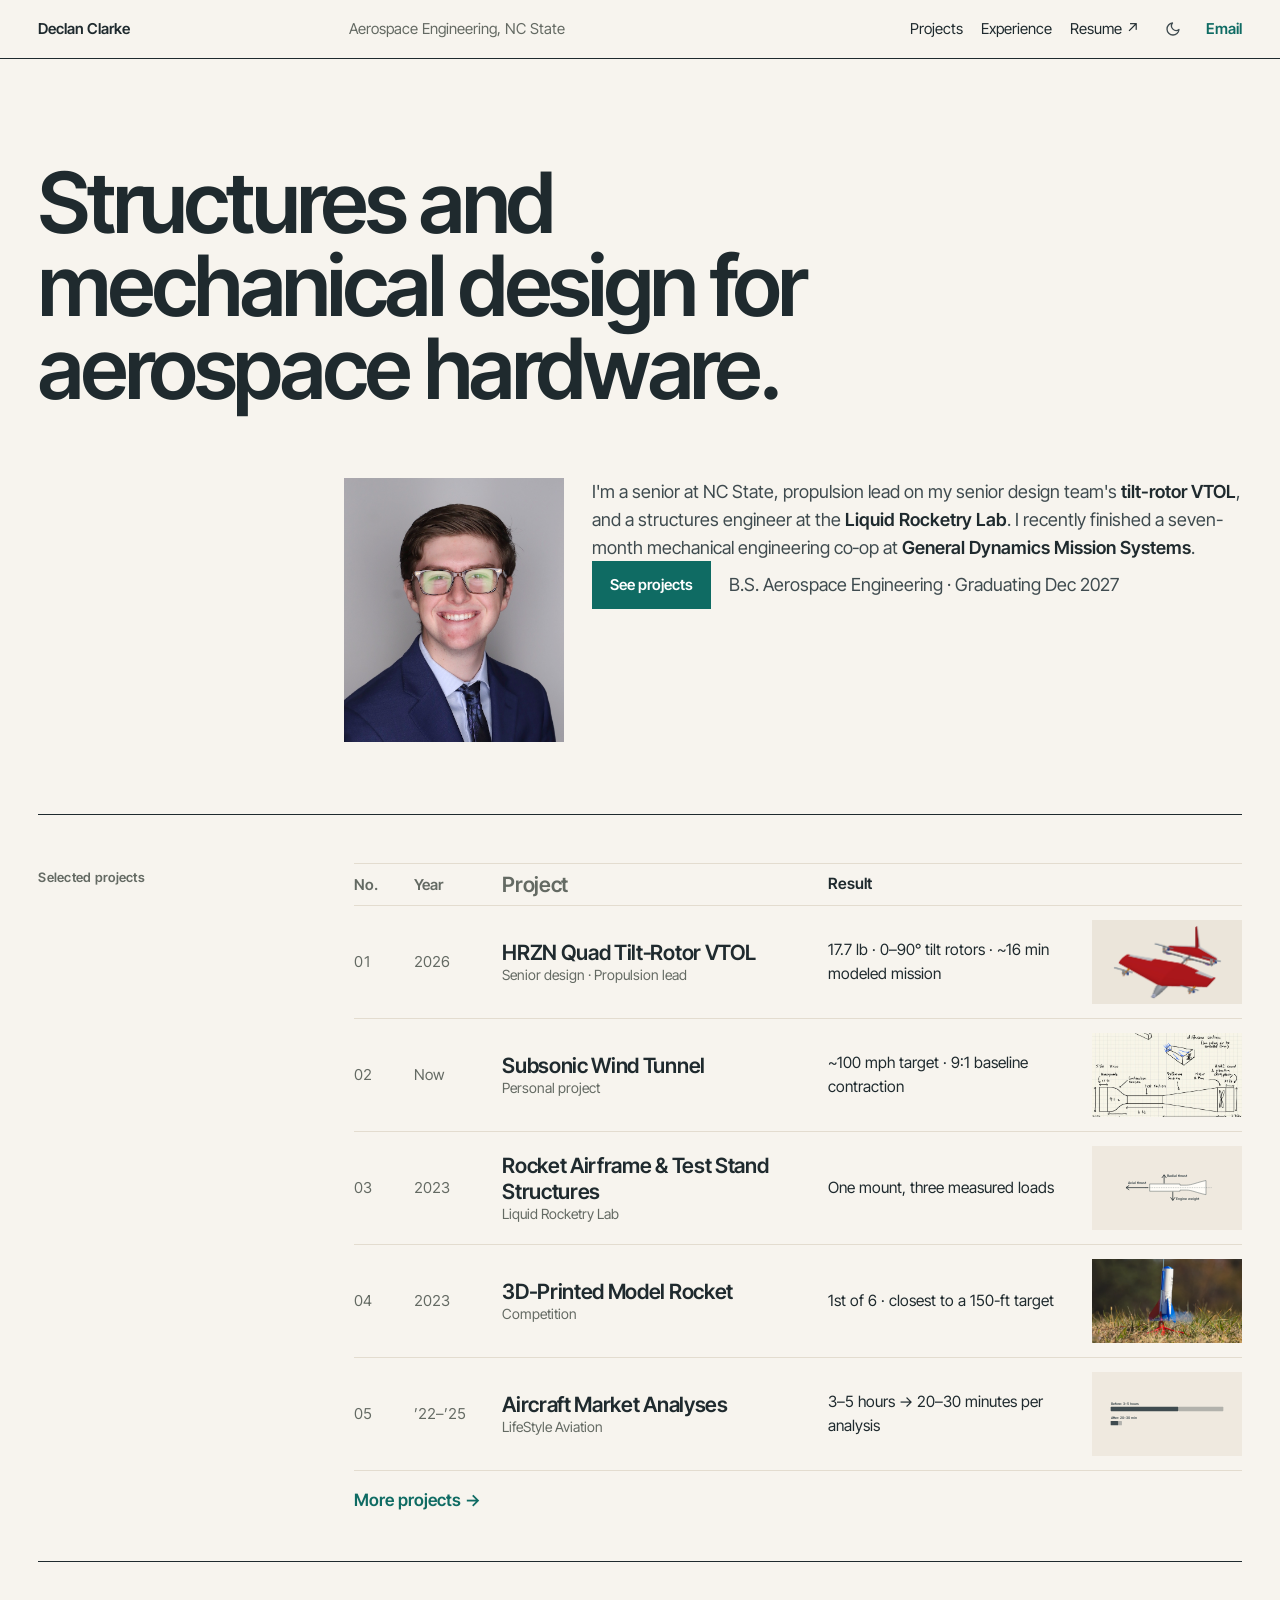
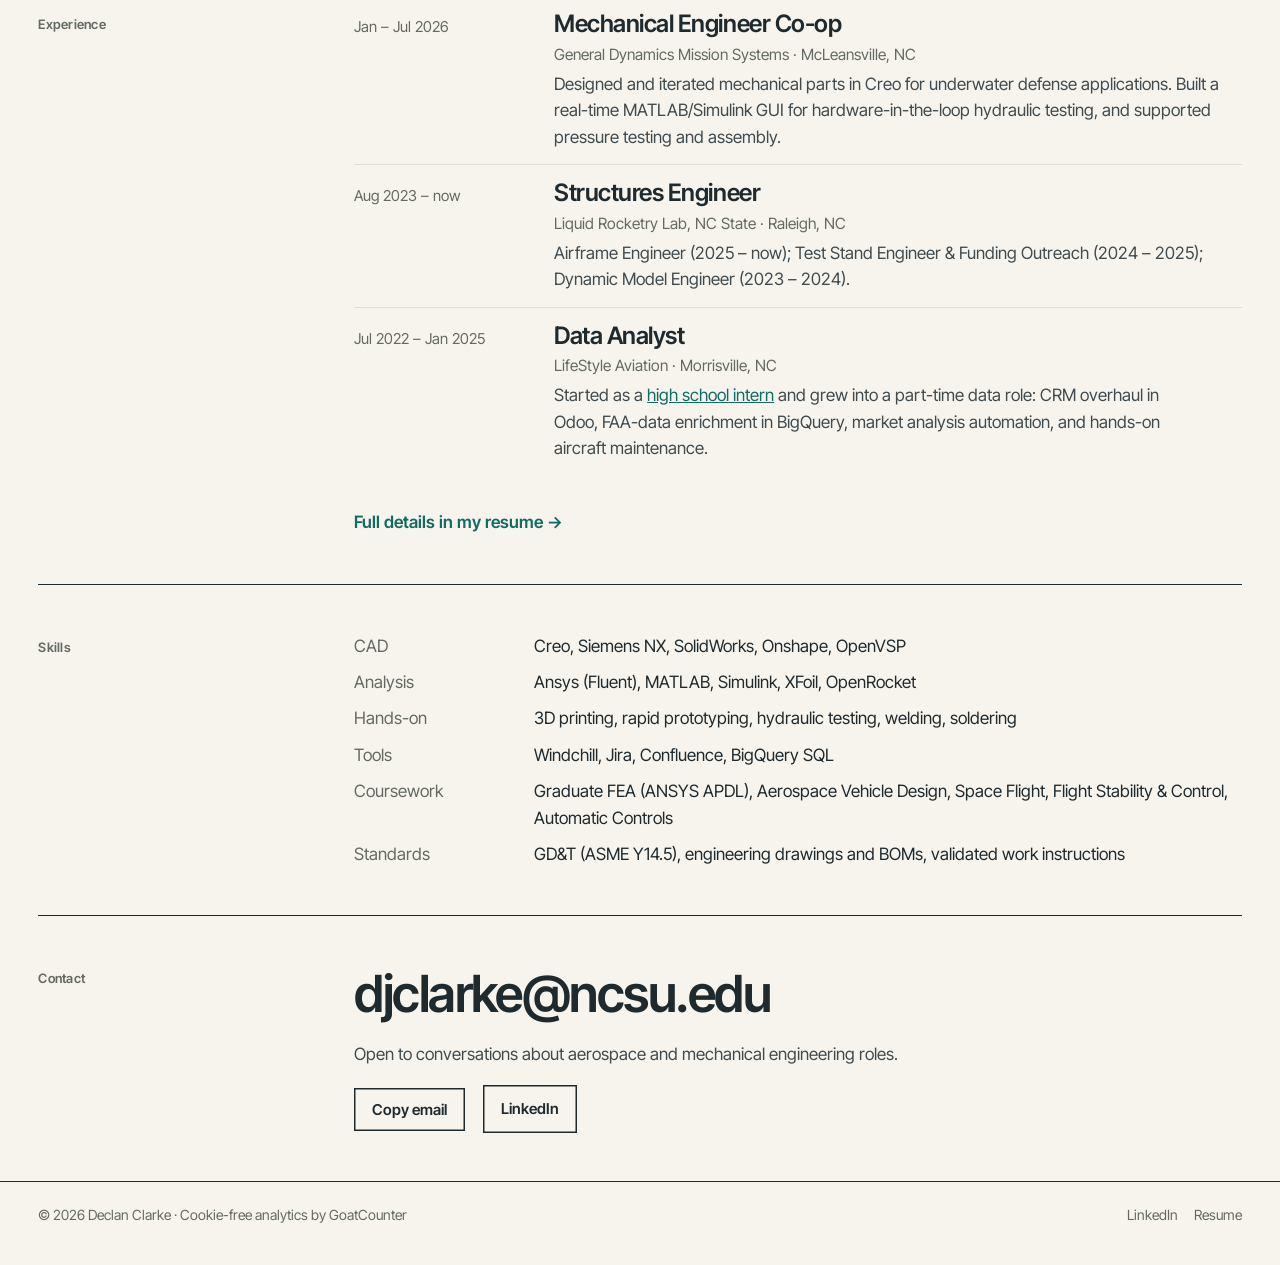
==== commit a083f32d: "Primary redesign" ====
--- a/index.html
+++ b/index.html
@@ -16,7 +16,7 @@
   <link rel="preconnect" href="https://fonts.gstatic.com" crossorigin>
   <link href="https://fonts.googleapis.com/css2?family=Inter+Tight:wght@400;500;600;700&display=swap" rel="stylesheet">
   <script src="assets/js/theme.js"></script>
-  <link rel="stylesheet" href="assets/css/style.css?v=31">
+  <link rel="stylesheet" href="assets/css/style.css?v=32">
 </head>
 <body>
 <header class="hd-bar"><div class="hd"><a href="./">Declan Clarke</a><span>Aerospace Engineering, NC State</span><nav aria-label="Main"><a href="#index">Projects</a><a class="hide-sm" href="#experience">Experience</a><a href="assets/files/DeclanClarke_Resume.pdf" target="_blank" rel="noopener" data-goatcounter-click="resume">Resume ↗</a><button class="theme-toggle" type="button" onclick="toggleTheme()" aria-label="Switch between light and dark mode" title="Light / dark"><svg class="moon" viewBox="0 0 24 24" fill="none" stroke="currentColor" stroke-width="2" stroke-linecap="round" stroke-linejoin="round" aria-hidden="true"><path d="M21 12.8A9 9 0 1 1 11.2 3a7 7 0 0 0 9.8 9.8z"/></svg><svg class="sun" viewBox="0 0 24 24" fill="none" stroke="currentColor" stroke-width="2" stroke-linecap="round" aria-hidden="true"><circle cx="12" cy="12" r="4"/><path d="M12 2v2M12 20v2M4.9 4.9l1.4 1.4M17.7 17.7l1.4 1.4M2 12h2M20 12h2M4.9 19.1l1.4-1.4M17.7 6.3l1.4-1.4"/></svg></button><a class="mail" href="mailto:djclarke@ncsu.edu" data-goatcounter-click="email">Email</a></nav></div></header>
@@ -34,7 +34,7 @@
               <text class="d-text" x="240" y="88" text-anchor="middle">Axial thrust</text>
               <text class="d-text" x="452" y="44">Radial thrust</text>
               <text class="d-text" x="512" y="200">Engine weight</text>
-            </svg></span></a><a class="ix" href="projects/model-rocket.html"><span class="n">04</span><span class="y">2023</span><span class="ti">3D-Printed Model Rocket<small>Competition</small></span><span class="rs">1st of 6 · closest to a 150-ft target</span><span class="th " aria-hidden="true"><img src="assets/img/projects/portfolio/rocket-launch.webp" alt="" loading="lazy" style="object-position:center 62%"></span></a><a class="ix" href="projects/aircraft-market-data.html"><span class="n">05</span><span class="y">’22–’25</span><span class="ti">Aircraft Market Analyses<small>LifeStyle Aviation</small></span><span class="rs">3–5 hours → 20–30 minutes per analysis</span><span class="th dia" aria-hidden="true"><svg viewBox="0 0 900 230" role="img" aria-label="Time per market analysis: 3 to 5 hours before automation, 20 to 30 minutes after">
+            </svg></span></a><a class="ix" href="projects/model-rocket.html"><span class="n">04</span><span class="y">2023</span><span class="ti">3D-Printed Model Rocket<small>Competition</small></span><span class="rs">1st of 6 · closest to a 150-ft target</span><span class="th " aria-hidden="true"><img src="assets/img/projects/portfolio/rocket-launch.webp" alt="" loading="lazy" style="object-position:center 56%"></span></a><a class="ix" href="projects/aircraft-market-data.html"><span class="n">05</span><span class="y">’22–’25</span><span class="ti">Aircraft Market Analyses<small>LifeStyle Aviation</small></span><span class="rs">3–5 hours → 20–30 minutes per analysis</span><span class="th dia" aria-hidden="true"><svg viewBox="0 0 900 230" role="img" aria-label="Time per market analysis: 3 to 5 hours before automation, 20 to 30 minutes after">
               <text class="d-text" x="60" y="54">Before: 3–5 hours</text>
               <rect class="bar" x="60" y="68" width="468" height="30" rx="4"/>
               <rect class="bar-range" x="528" y="68" width="312" height="30" rx="4"/>
--- a/assets/css/style.css
+++ b/assets/css/style.css
@@ -52,15 +52,16 @@
 /* ---------- Homepage hero ---------- */
 .hero { display: grid; grid-template-columns: repeat(12, minmax(0, 1fr)); gap: 20px; padding: clamp(48px, 8vw, 112px) 0 clamp(40px, 6vw, 72px); border-bottom: 1px solid var(--rule); }
 .hero h1 { grid-column: 1 / span 10; font-size: clamp(40px, 6.6vw, 96px); line-height: .98; letter-spacing: -.04em; font-weight: 600; margin: 0 0 clamp(24px, 4vw, 48px); }
-.hero-b { grid-column: 4 / span 9; display: grid; grid-template-columns: 220px minmax(0, 1fr); gap: 28px; align-items: start; }
+.hero-b { grid-column: 4 / span 9; display: grid; grid-template-columns: 220px minmax(0, 1fr); grid-template-rows: auto 1fr; gap: 0 28px; align-items: start; }
+.hero-b img { grid-row: 1 / span 2; }
 .hero-b img { width: 220px; height: 264px; object-fit: cover; object-position: 50% 28%; }
 .hero-b p { margin: 0; color: var(--ink-2); font-size: 18px; } .hero-b p b { color: var(--ink); font-weight: 600; }
-.cta { grid-column: 2; display: flex; flex-wrap: wrap; gap: 12px 18px; align-items: center; margin-top: 18px; color: var(--muted); font-size: 15px; }
+.cta { grid-column: 2; grid-row: 2; display: flex; flex-wrap: wrap; gap: 12px 18px; align-items: center; margin-top: 24px; color: var(--muted); font-size: 15px; }
 .btn { display: inline-flex; align-items: center; padding: 12px 18px; background: var(--accent); color: var(--on-accent); text-decoration: none; font-weight: 600; font-size: 15px; border: 0; cursor: pointer; font-family: inherit; }
 .btn:hover { background: var(--accent-hover); }
 .btn.line { background: transparent; color: var(--ink); box-shadow: inset 0 0 0 1.5px var(--ink); } .btn.line:hover { background: var(--sunken); }
 @media (max-width: 860px) { .hero h1, .hero-b { grid-column: 1 / -1; } }
-@media (max-width: 640px) { .hero-b { grid-template-columns: 1fr; gap: 18px; } .hero-b img { width: 180px; height: 216px; } .cta { grid-column: 1 / -1; } }
+@media (max-width: 640px) { .hero-b { grid-template-columns: 1fr; grid-template-rows: auto; gap: 18px; } .hero-b img { grid-row: auto; width: 180px; height: 216px; } .cta { grid-column: 1 / -1; grid-row: auto; margin-top: 0; } }
 
 /* ---------- Blocks with a label column ---------- */
 .blk { display: grid; grid-template-columns: 3fr 9fr; gap: 20px; padding: clamp(28px, 4vw, 48px) 0; border-bottom: 1px solid var(--rule); }
@@ -86,7 +87,7 @@
 /* Experience, skills, contact */
 .cvr { display: grid; grid-template-columns: 180px minmax(0, 1fr); gap: 20px; padding: 14px 0; border-top: 1px solid var(--line); }
 .cvr:first-child { border-top: 0; padding-top: 0; }
-.cvr .y { color: var(--muted); font-size: 15px; } .cvr h3 { margin: 0 0 4px; font-size: 19px; font-weight: 600; letter-spacing: -.01em; }
+.cvr .y { color: var(--muted); font-size: 15px; padding-top: 5px; } .cvr h3 { margin: 0 0 4px; font-size: 24px; line-height: 1.2; font-weight: 600; letter-spacing: -.02em; color: var(--ink); }
 .cvr p { margin: 0; color: var(--ink-2); } .cvr .org-l { color: var(--muted); margin-bottom: 4px; font-size: 15.5px; } .cv-note { margin: 18px 0 0; } .cvr a { color: var(--link); }
 @media (max-width: 600px) { .cvr { grid-template-columns: 1fr; gap: 2px; } }
 .sk { display: grid; grid-template-columns: 160px minmax(0, 1fr); gap: 10px 20px; margin: 0; } .sk dt { color: var(--muted); } .sk dd { margin: 0; }
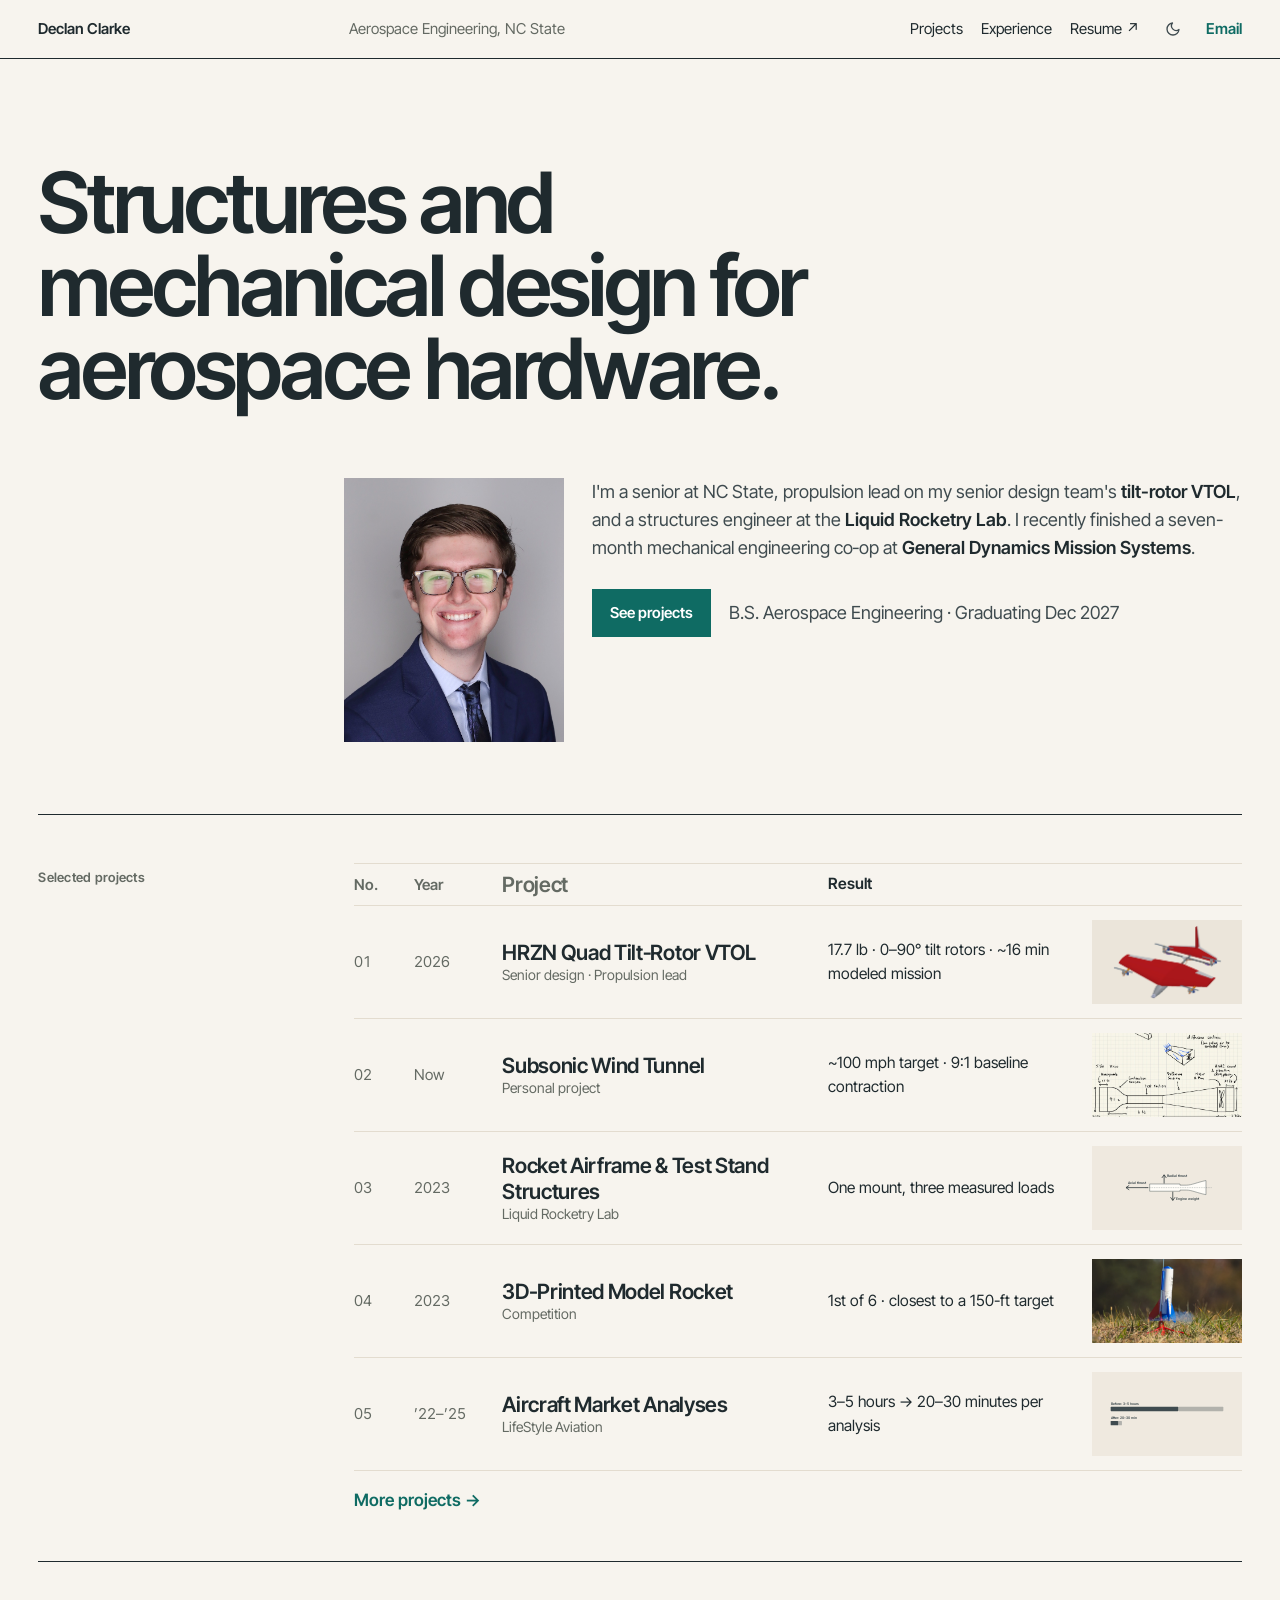
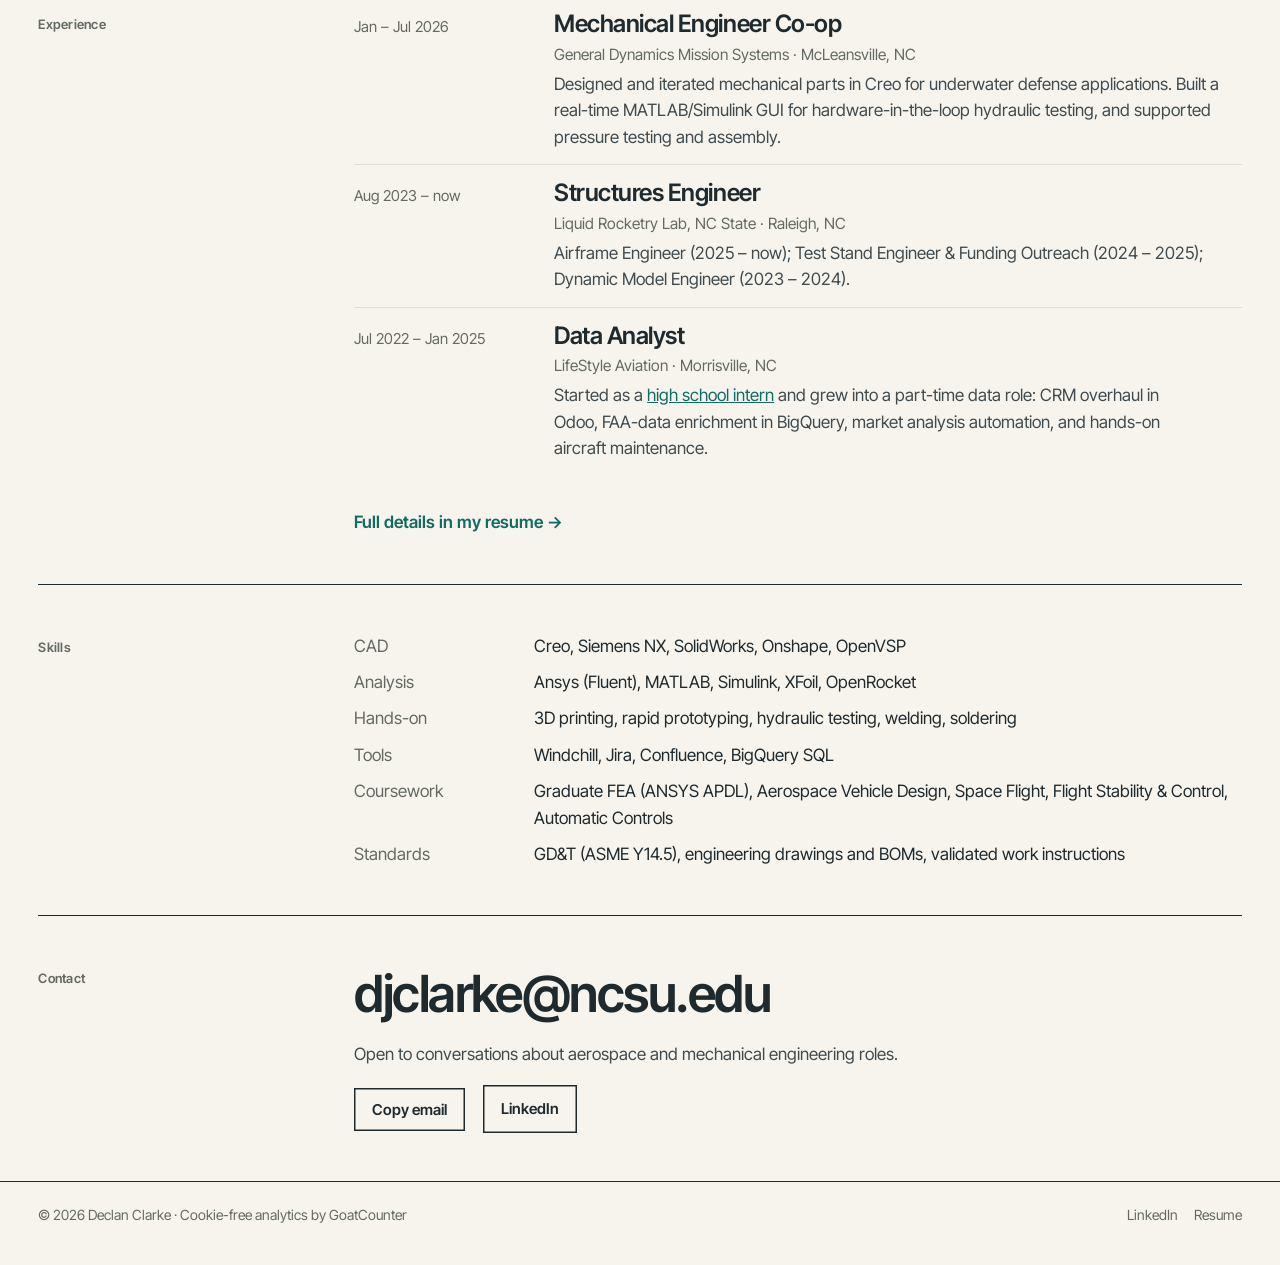
==== commit 5ed23d5e: "Fix hero spacing, remove unused files" ====
--- a/index.html
+++ b/index.html
@@ -16,7 +16,7 @@
   <link rel="preconnect" href="https://fonts.gstatic.com" crossorigin>
   <link href="https://fonts.googleapis.com/css2?family=Inter+Tight:wght@400;500;600;700&display=swap" rel="stylesheet">
   <script src="assets/js/theme.js"></script>
-  <link rel="stylesheet" href="assets/css/style.css?v=32">
+  <link rel="stylesheet" href="assets/css/style.css?v=33">
 </head>
 <body>
 <header class="hd-bar"><div class="hd"><a href="./">Declan Clarke</a><span>Aerospace Engineering, NC State</span><nav aria-label="Main"><a href="#index">Projects</a><a class="hide-sm" href="#experience">Experience</a><a href="assets/files/DeclanClarke_Resume.pdf" target="_blank" rel="noopener" data-goatcounter-click="resume">Resume ↗</a><button class="theme-toggle" type="button" onclick="toggleTheme()" aria-label="Switch between light and dark mode" title="Light / dark"><svg class="moon" viewBox="0 0 24 24" fill="none" stroke="currentColor" stroke-width="2" stroke-linecap="round" stroke-linejoin="round" aria-hidden="true"><path d="M21 12.8A9 9 0 1 1 11.2 3a7 7 0 0 0 9.8 9.8z"/></svg><svg class="sun" viewBox="0 0 24 24" fill="none" stroke="currentColor" stroke-width="2" stroke-linecap="round" aria-hidden="true"><circle cx="12" cy="12" r="4"/><path d="M12 2v2M12 20v2M4.9 4.9l1.4 1.4M17.7 17.7l1.4 1.4M2 12h2M20 12h2M4.9 19.1l1.4-1.4M17.7 6.3l1.4-1.4"/></svg></button><a class="mail" href="mailto:djclarke@ncsu.edu" data-goatcounter-click="email">Email</a></nav></div></header>
--- a/assets/css/style.css
+++ b/assets/css/style.css
@@ -56,12 +56,13 @@
 .hero-b img { grid-row: 1 / span 2; }
 .hero-b img { width: 220px; height: 264px; object-fit: cover; object-position: 50% 28%; }
 .hero-b p { margin: 0; color: var(--ink-2); font-size: 18px; } .hero-b p b { color: var(--ink); font-weight: 600; }
-.cta { grid-column: 2; grid-row: 2; display: flex; flex-wrap: wrap; gap: 12px 18px; align-items: center; margin-top: 24px; color: var(--muted); font-size: 15px; }
+.cta { grid-column: 2; grid-row: 2; display: flex; flex-wrap: wrap; gap: 12px 18px; align-items: center; color: var(--muted); font-size: 15px; }
+.hero-b .cta { margin-top: 28px; } /* same as the photo/text gutter; needs .hero-b to beat ".hero-b p { margin: 0 }" */
 .btn { display: inline-flex; align-items: center; padding: 12px 18px; background: var(--accent); color: var(--on-accent); text-decoration: none; font-weight: 600; font-size: 15px; border: 0; cursor: pointer; font-family: inherit; }
 .btn:hover { background: var(--accent-hover); }
 .btn.line { background: transparent; color: var(--ink); box-shadow: inset 0 0 0 1.5px var(--ink); } .btn.line:hover { background: var(--sunken); }
 @media (max-width: 860px) { .hero h1, .hero-b { grid-column: 1 / -1; } }
-@media (max-width: 640px) { .hero-b { grid-template-columns: 1fr; grid-template-rows: auto; gap: 18px; } .hero-b img { grid-row: auto; width: 180px; height: 216px; } .cta { grid-column: 1 / -1; grid-row: auto; margin-top: 0; } }
+@media (max-width: 640px) { .hero-b { grid-template-columns: 1fr; grid-template-rows: auto; gap: 24px; } .hero-b img { grid-row: auto; width: 180px; height: 216px; } .hero-b .cta { grid-column: 1 / -1; grid-row: auto; margin-top: 0; } }
 
 /* ---------- Blocks with a label column ---------- */
 .blk { display: grid; grid-template-columns: 3fr 9fr; gap: 20px; padding: clamp(28px, 4vw, 48px) 0; border-bottom: 1px solid var(--rule); }
